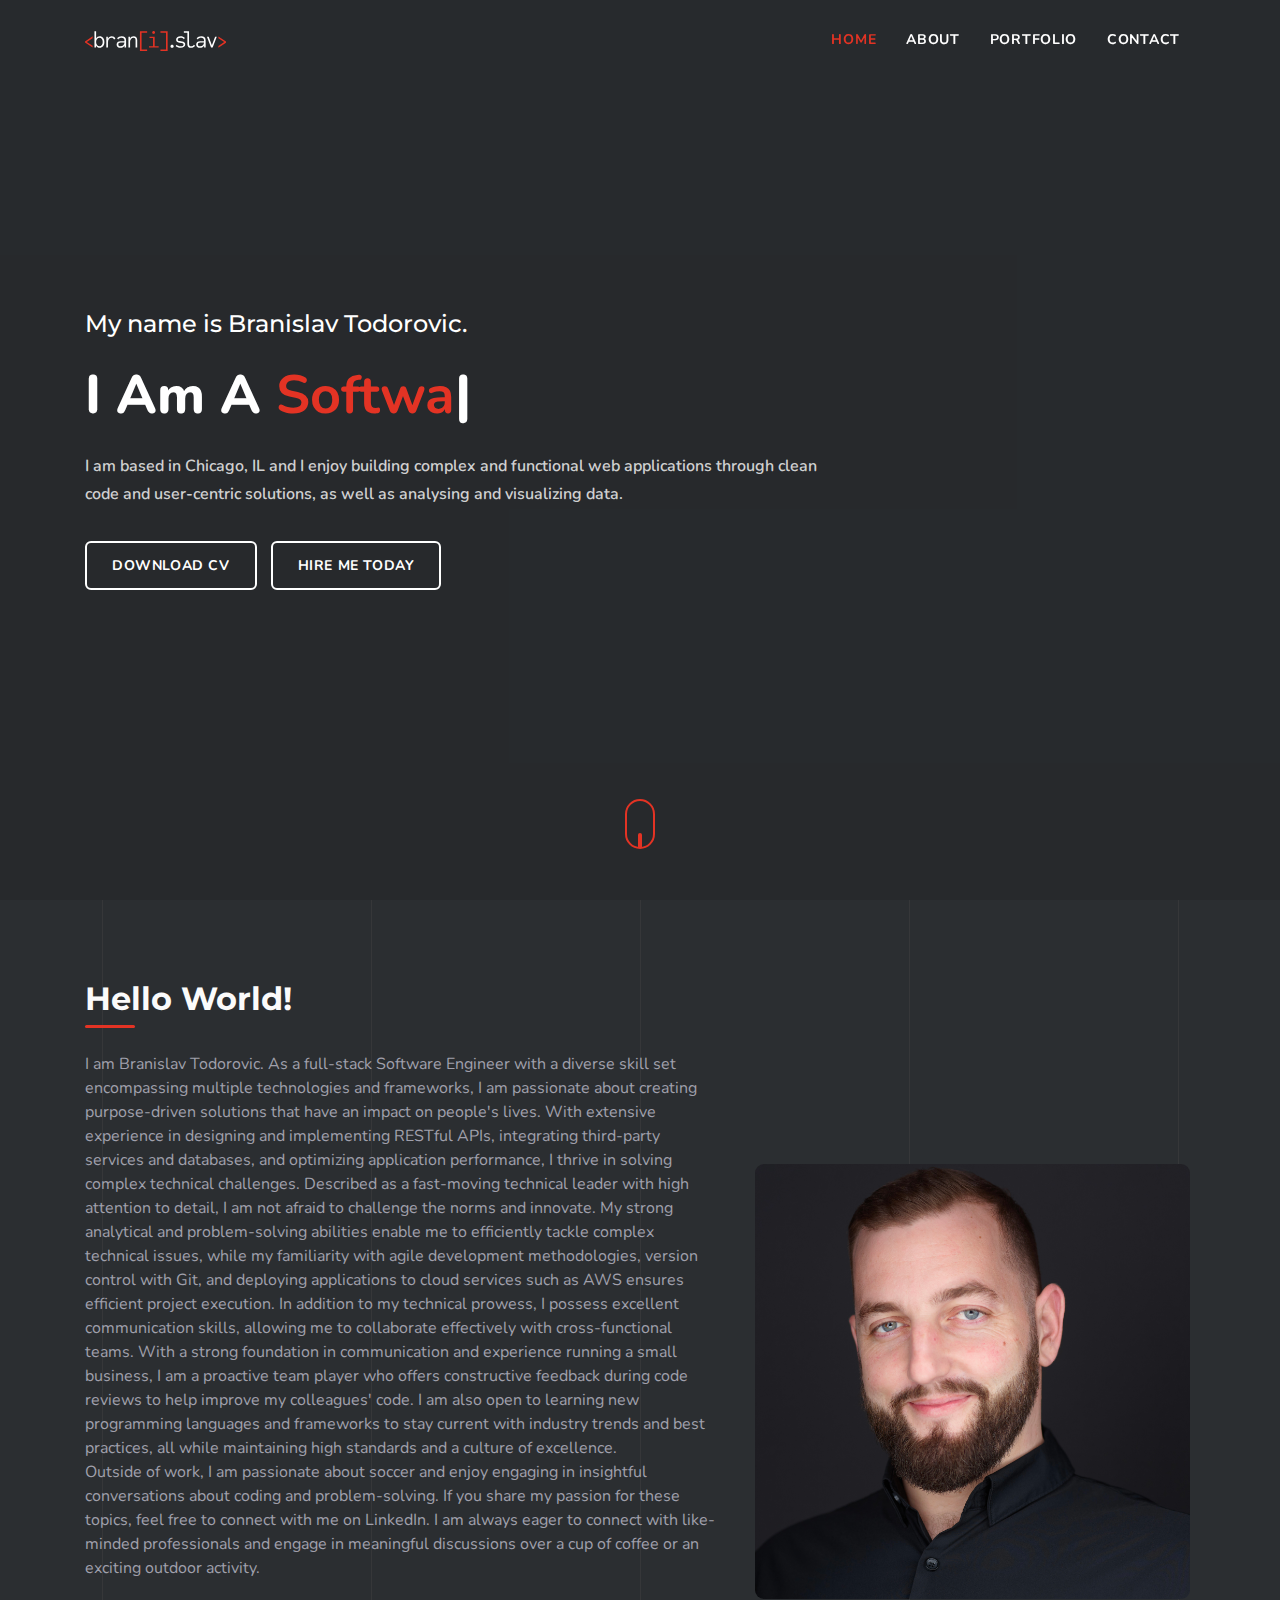
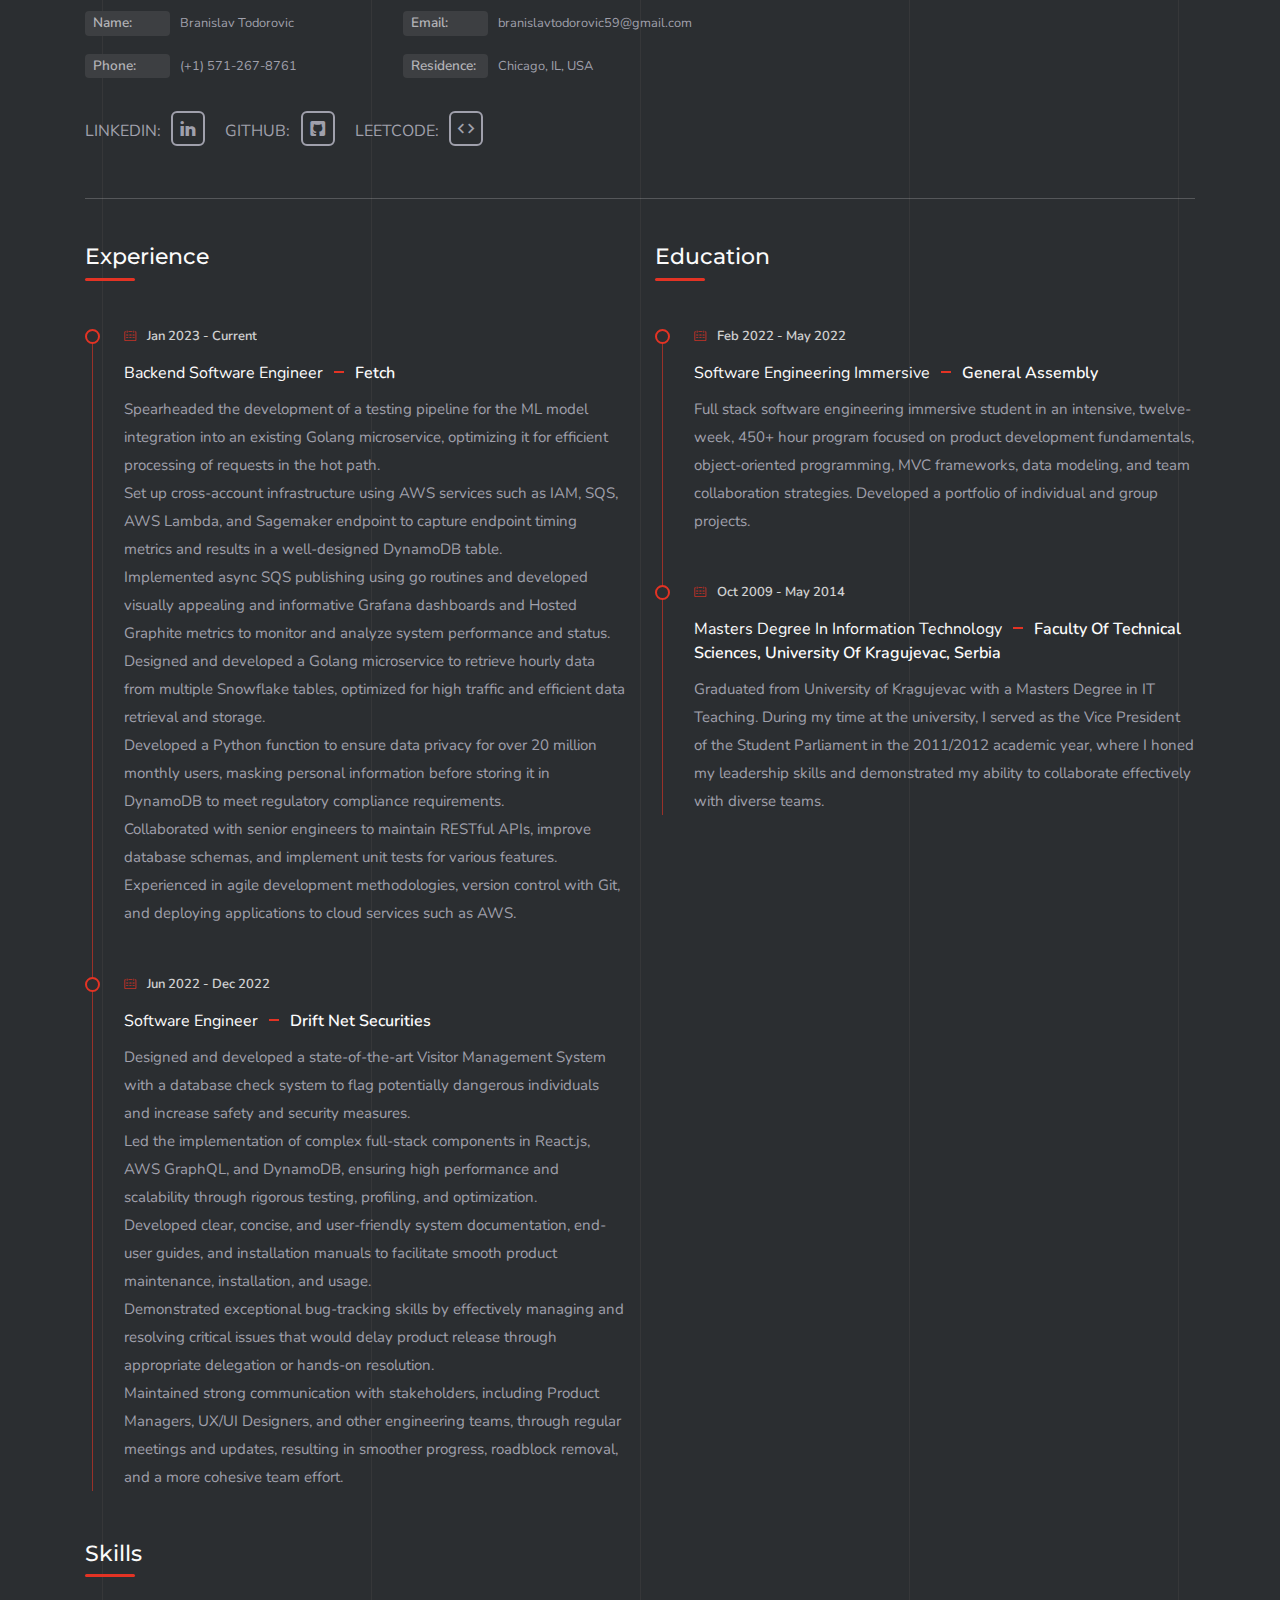
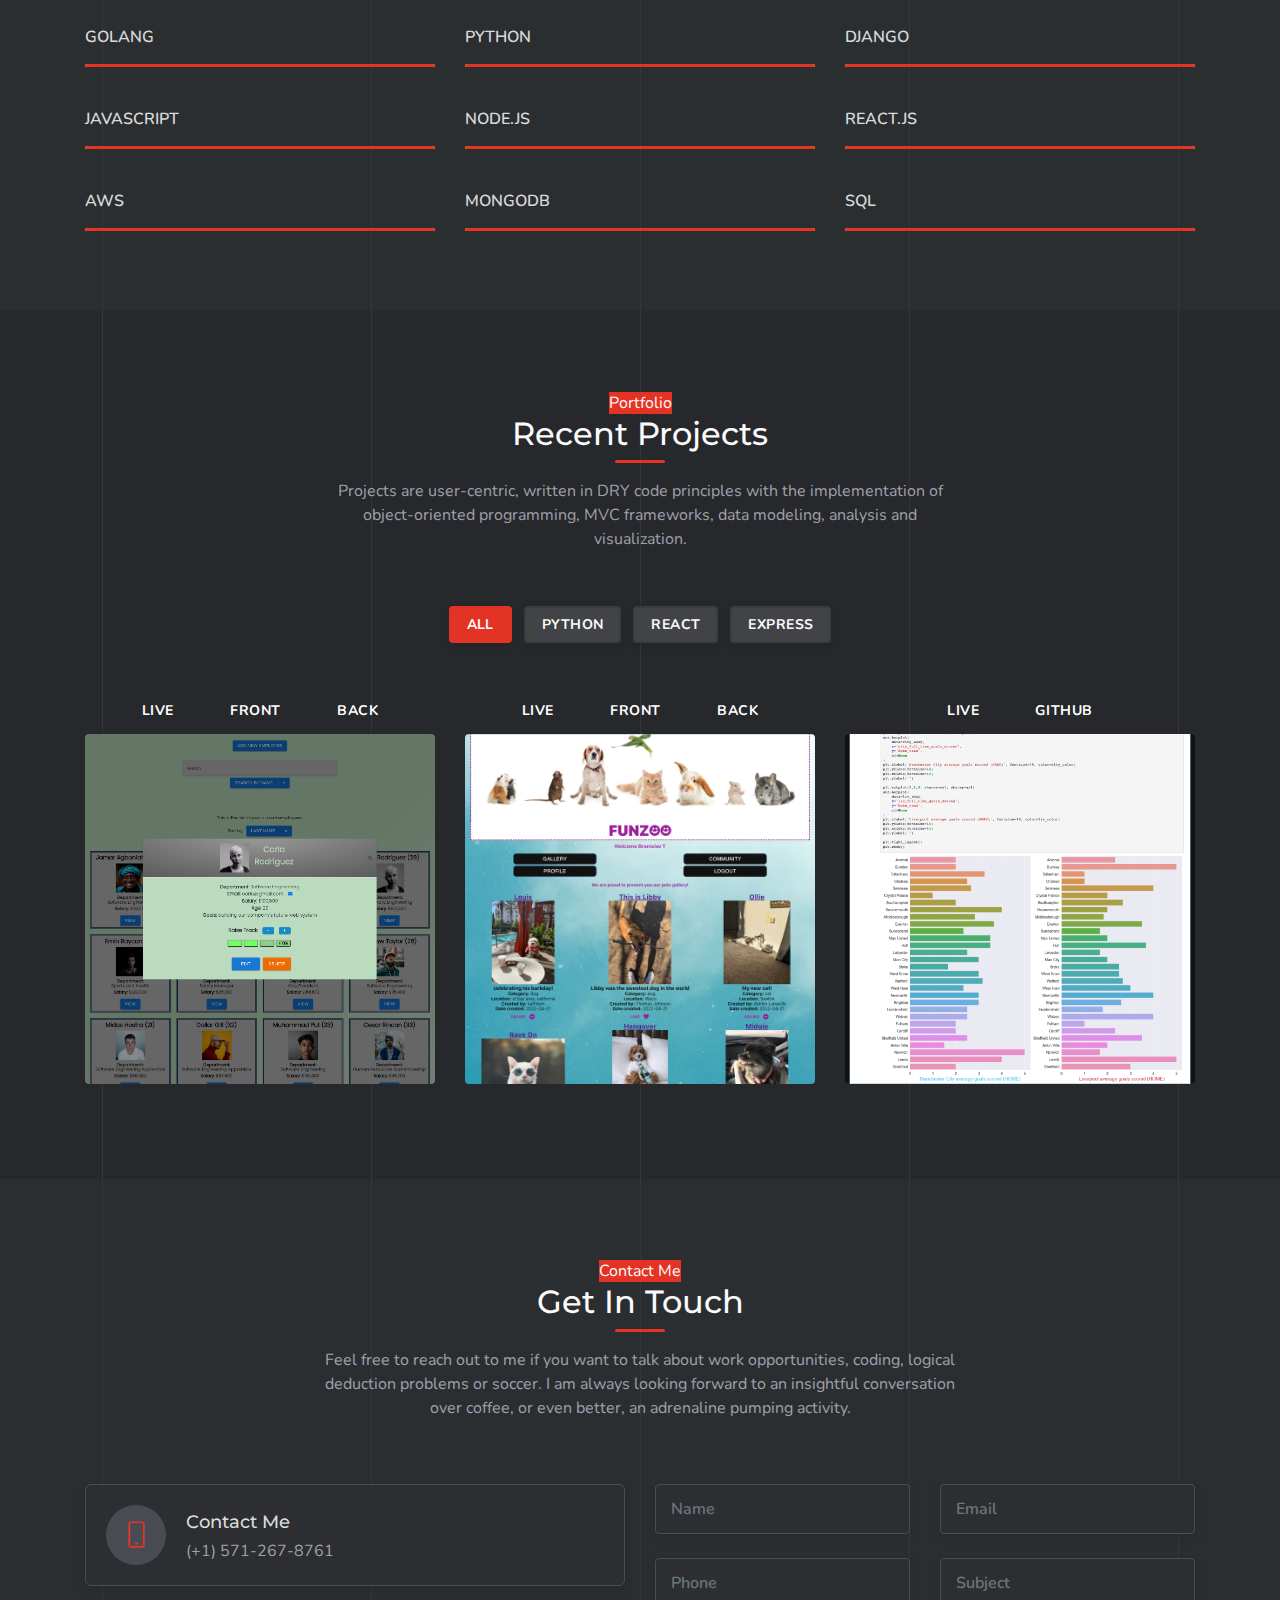
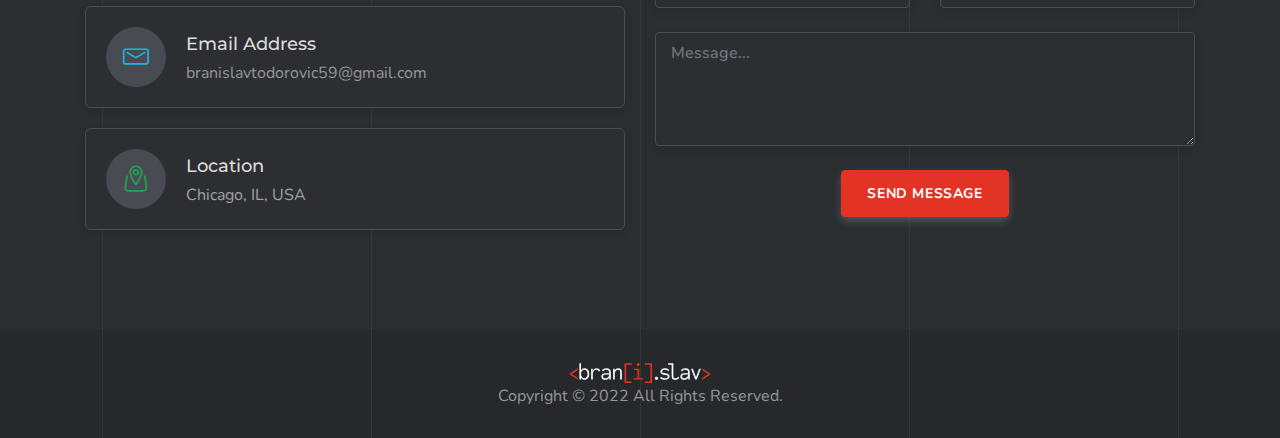
==== index.html @ e8011c63 "housekeeping, updating" ====
<!DOCTYPE html>
<html lang="en">

<head>
  <meta name="author" content="">
  <meta name="description" content="">
  <meta http-equiv="Content-Type" content="text/html;charset=UTF-8"/>
  <meta name="viewport" content="width=device-width, initial-scale=1.0">
  <title>Branislav Todorovic</title>

  <!--Favicon-->
  <link rel="icon" href="images/favicon-32x32.png" type="image/x-icon">

  <!-- Css Style -->
  <link rel="stylesheet" type="text/css" href="css/bootstrap.min.css" />
  <link href="css/materialdesignicons.min.css" rel="stylesheet">
  <link href="css/mobiriseicons.css" rel="stylesheet">
  <link rel="stylesheet" href="css/magnific-popup.css">
  <link rel="stylesheet" href="css/animate.min.css">

  <!-- Owl Slider -->
  <link rel="stylesheet" href="css/owl.carousel.css" />
  <link rel="stylesheet" href="css/owl.theme.css" />
  <link rel="stylesheet" href="css/owl.transitions.css" />

  <!-- Custom style Css -->
  <link href="css/style.css" rel="stylesheet">
  <link href="css/color/default_color.css" rel="stylesheet" id="select_color_style">

  <!-- Google Fonts -->
  <link href="https://fonts.googleapis.com/css?family=Montserrat:400,500,600&display=swap" rel="stylesheet">
  <link href="https://fonts.googleapis.com/css?family=Nunito:400,600,700&display=swap" rel="stylesheet">
</head>

<body>

<!--Loader-->
<div class="vfx-loader">
  <div class="loader-wrapper">
    <div class="loader-content">
      <div class="loader-dot dot-1"></div>
      <div class="loader-dot dot-2"></div>
      <div class="loader-dot dot-3"></div>
      <div class="loader-dot dot-4"></div>
      <div class="loader-dot dot-5"></div>
      <div class="loader-dot dot-6"></div>
      <div class="loader-dot dot-7"></div>
      <div class="loader-dot dot-8"></div>
      <div class="loader-dot dot-center"></div>
    </div>
  </div>
</div>
<!-- Loader end -->

<!-- Start Navbar -->
<nav class="navbar navbar-expand-lg fixed-top custom-nav sticky">
  <div class="container"> <a class="navbar-brand pt-0 logo" href="#"> <img src="images/logo-light.svg" alt="" class="img-fluid logo-light"> <img src="images/logo-dark.svg" alt="" class="img-fluid logo-dark"> </a>
    <button class="navbar-toggler" type="button" data-toggle="collapse" data-target="#navbarCollapse" aria-controls="navbarCollapse" aria-expanded="false" aria-label="Toggle navigation"> <span class="mdi mdi-menu"></span> </button>
    <div class="collapse navbar-collapse" id="navbarCollapse">
      <ul class="navbar-nav ml-auto">
        <li class="nav-item active"> <a class="nav-link" href="#home">Home</a> </li>
        <li class="nav-item"> <a class="nav-link" href="#about">About</a> </li>
        <li class="nav-item"> <a class="nav-link" href="#work">Portfolio</a> </li>
        <li class="nav-item"> <a class="nav-link" href="#contact">Contact</a> </li>
      </ul>
    </div>
  </div>
</nav>
<!-- End Navbar --> 

<!-- Start Home -->
<section class="section header-bg-img h-100vh" id="home">
  <div class="bg-overlay"></div>
  <div class="header-table">
    <div class="header-table-center">
      <div class="container">
        <div class="row justify-content-center">
          <div class="col-lg-12">
            <div class="text-left mx-auto">
              <h4 class="text-white first-title mb-4">My name is Branislav Todorovic.</h4>
              <h1 class="header-name text-white text-capitalize mb-0">I am a <span class="element font-weight-bold" data-elements="Software Engineer."></span></h1>
              <p class="text-white header-desc mt-4">I am based in Chicago, IL and I enjoy building complex and functional web applications through clean code and user-centric solutions, as well as analysing and visualizing data. </p>
              <div class="mt-4 pt-2"> 
				<a href="RESUME_Branislav_Todorovic.docx" target='_blank' rel='noopener noreferrer' download class="btn btn-outline-custom custom-btn-item btn-round-6">Download CV</a> 
				<a href="#contact" class="btn btn-outline-custom custom-btn-item btn-round-6">Hire Me Today</a> 
      </div>
            </div>
          </div>
        </div>
      </div>
    </div>
  </div>
  <div class="scroll_down"> <a href="#about" class="scroll"> <i class="text-white"></i> </a> </div>
</section>
<!-- End Home --> 

<div class="line-page-wrapper">

<!-- Start About -->
<section class="section" id="about">
  <div class="container">
    <div class="row align-items-center">
      <div class="col-lg-7">
        <div class="mt-0">
          <h2><span class="font-weight-bold">Hello World!</span></h2>
          <p class="text-muted mt-4">I am Branislav Todorovic. As a full-stack Software Engineer with a diverse skill set encompassing multiple technologies and frameworks, I am passionate about creating purpose-driven solutions that have an impact on people's lives. With extensive experience in designing and implementing RESTful APIs, integrating third-party services and databases, and optimizing application performance, I thrive in solving complex technical challenges.
			Described as a fast-moving technical leader with high attention to detail, I am not afraid to challenge the norms and innovate. My strong analytical and problem-solving abilities enable me to efficiently tackle complex technical issues, while my familiarity with agile development methodologies, version control with Git, and deploying applications to cloud services such as AWS ensures efficient project execution.
			In addition to my technical prowess, I possess excellent communication skills, allowing me to collaborate effectively with cross-functional teams. With a strong foundation in communication and experience running a small business, I am a proactive team player who offers constructive feedback during code reviews to help improve my colleagues' code. I am also open to learning new programming languages and frameworks to stay current with industry trends and best practices, all while maintaining high standards and a culture of excellence.<br/> Outside of work, I am passionate about soccer and enjoy engaging in insightful conversations about coding and problem-solving. If you share my passion for these topics, feel free to connect with me on LinkedIn. I am always eager to connect with like-minded professionals and engage in meaningful discussions over a cup of coffee or an exciting outdoor activity.</p>
      <div class="about_short_contact_wrap">
			<ul>
				<li>
					<span><label>Name:</label>Branislav Todorovic</span>
				</li>
				<li>
					<span><label>Email:</label><a href="mailto:branislavtodorovic59@gmail.com">branislavtodorovic59@gmail.com</a></span>
				</li>
				<li>
					<span><label>Phone:</label><a href="#contact">(+1) 571-267-8761</a></span>
				</li>												
				<li>
					<span><label>Residence:</label>Chicago, IL, USA</span>
				</li>
			</ul>
      </div>
          <div>
            <ul class="mb-0 about-social list-inline mt-4">
              <li class="list-inline-item"><span class="link-txt">LINKEDIN: </span><a href="https://www.linkedin.com/in/brantodorovic/" target="_blank"><i class="mdi mdi-linkedin"></i></a></li>
              <li class="list-inline-item"><span class="link-txt">GITHUB: </span><a href="https://www.github.com/bajcula" target="_blank"><i class="mdi mdi-github-box"></i></a></li>
			  <li class="list-inline-item"><span class="link-txt">LEETCODE: </span><a href="https://leetcode.com/bajcula" target="_blank"><i class="mdi mdi-code-tags"></i></a></li>
            </ul>
          </div>
        </div>
      </div>
    <div class="col-lg-5">
        <div class="mt-4"> <img src="images/squareshirt.jpeg" alt="" class="img-fluid"> </div>
      </div>
    </div>
	<div class="resume-container">
		<div class="row">
			<div class="col-xl-6 col-lg-6 col-md-6">
				<h2 class="font-weight-600 uppercase title-section mb-5">Experience</h2>
				<div class="resume-items">
					<div class="item">
						<span class="bullet"></span>
						<div class="card">
							<div class="card-header">
								<span class="year"><i class="mbri-calendar"></i> Jan 2023 - Current</span>
								<span class="d-block font-weight-400 uppercase">
									Backend Software Engineer
									<span class="separator"></span>
									<span class="font-weight-700">Fetch</span>
								</span>
							</div>
							<div class="card-body">
								<p>Spearheaded the development of a testing pipeline for the ML model integration into an existing Golang microservice, optimizing it for efficient processing of requests in the hot path.</p>
								<p>Set up cross-account infrastructure using AWS services such as IAM, SQS, AWS Lambda, and Sagemaker endpoint to capture endpoint timing metrics and results in a well-designed DynamoDB table.</p>
								<p>Implemented async SQS publishing using go routines and developed visually appealing and informative Grafana dashboards and Hosted Graphite metrics to monitor and analyze system performance and status.</p>
								<p>Designed and developed a Golang microservice to retrieve hourly data from multiple Snowflake tables, optimized for high traffic and efficient data retrieval and storage.</p>
								<p>Developed a Python function to ensure data privacy for over 20 million monthly users, masking personal information before storing it in DynamoDB to meet regulatory compliance requirements.</p>
								<p>Collaborated with senior engineers to maintain RESTful APIs, improve database schemas, and implement unit tests for various features.</p>
								<p>Experienced in agile development methodologies, version control with Git, and deploying applications to cloud services such as AWS.</p>
							</div>
						</div>
					</div>
					<div class="item">
						<span class="bullet"></span>
						<div class="card">
							<div class="card-header">
								<span class="year"><i class="mbri-calendar"></i> Jun 2022 - Dec 2022</span>
								<span class="d-block font-weight-400 uppercase">
									Software Engineer
									<span class="separator"></span>
									<span class="font-weight-700">Drift Net Securities</span>
								</span>
							</div>
							<div class="card-body">
								<p>Designed and developed a state-of-the-art Visitor Management System with a database check system to flag potentially dangerous individuals and increase safety and security measures.</p>
								<p>Led the implementation of complex full-stack components in React.js, AWS GraphQL, and DynamoDB, ensuring high performance and scalability through rigorous testing, profiling, and optimization.</p>
								<p>Developed clear, concise, and user-friendly system documentation, end-user guides, and installation manuals to facilitate smooth product maintenance, installation, and usage.</p>
								<p>Demonstrated exceptional bug-tracking skills by effectively managing and resolving critical issues that would delay product release through appropriate delegation or hands-on resolution.</p>
								<p>Maintained strong communication with stakeholders, including Product Managers, UX/UI Designers, and other engineering teams, through regular meetings and updates, resulting in smoother progress, roadblock removal, and a more cohesive team effort.</p>
							</div>
						</div>
					</div>
				</div>
			</div>
			
			<div class="col-xl-6 col-lg-6 col-md-6 skills-container">
				<h2 class="font-weight-600 uppercase title-section mb-5">Education</h2>
				<div class="resume-items">
					<div class="item">
						<span class="bullet"></span>
						<div class="card">
							<div class="card-header">
								<span class="year"><i class="mbri-calendar"></i> Feb 2022 - May 2022</span>
								<span class="d-block font-weight-400 uppercase">
									Software Engineering Immersive 
									<span class="separator"></span>
									<span class="font-weight-700">General Assembly</span>
								</span>
							</div>
							<div class="card-body">
								<p>Full stack software engineering immersive student in an intensive, twelve-week, 450+ hour program focused on product development fundamentals, object-oriented programming, MVC frameworks, data modeling, and team collaboration strategies. Developed a portfolio of individual and group projects.</p>
							</div>
						</div>
					</div>
					
					<div class="item">
						<span class="bullet"></span>
						<div class="card">
							<div class="card-header">
								<span class="year"><i class="mbri-calendar"></i> Oct 2009 - May 2014</span>
								<span class="d-block font-weight-400 uppercase">
									Masters Degree In Information Technology
									<span class="separator"></span>
									<span class="font-weight-700">Faculty of Technical Sciences, University of Kragujevac, Serbia</span>
								</span>
							</div>
							<div class="card-body">
								<p>Graduated from University of Kragujevac with a Masters Degree in IT Teaching. During my time at the university, I served as the Vice President of the Student Parliament in the 2011/2012 academic year, where I honed my leadership skills and demonstrated my ability to collaborate effectively with diverse teams.</p>
							</div>
						</div>
					</div>
				</div>
			</div>
		</div>
		
		<div class="row">
			<div class="col-12">
				<h2 class="font-weight-600 uppercase title-section skills-title mb-2">Skills </h2>
			</div>
			<div class="col-12 col-sm-6 col-md-4">
				<span class="skill-text">Golang</span>
				<div class="chart-bar">
					<span class="item-progress" data-percent="100" style="width: 100%;"></span>
				</div>
			</div>

			<div class="col-12 col-sm-6 col-md-4">
				<span class="skill-text">Python</span>
				<div class="chart-bar">
					<span class="item-progress" data-percent="100" style="width: 100%;"></span>
				</div>
			</div>

     		 <div class="col-12 col-sm-6 col-md-4">
				<span class="skill-text">Django</span>
				<div class="chart-bar">
					<span class="item-progress" data-percent="100" style="width: 100%;"></span>
				</div>
			</div>

			<div class="col-12 col-sm-6 col-md-4">
				<span class="skill-text">JavaScript</span>
				<div class="chart-bar">
					<span class="item-progress" data-percent="100" style="width: 100%;"></span>
				</div>
			</div>

			<div class="col-12 col-sm-6 col-md-4">
				<span class="skill-text">Node.JS</span>
				<div class="chart-bar">
					<span class="item-progress" data-percent="100" style="width: 100%;"></span>
				</div>
			</div>

			<div class="col-12 col-sm-6 col-md-4">
				<span class="skill-text">React.JS</span>
				<div class="chart-bar">
					<span class="item-progress" data-percent="100" style="width: 100%;"></span>
				</div>
			</div>

			<div class="col-12 col-sm-6 col-md-4">
				<span class="skill-text">AWS</span>
				<div class="chart-bar">
					<span class="item-progress" data-percent="100" style="width: 100%;"></span>
				</div>
			</div>

      		<div class="col-12 col-sm-6 col-md-4">
				<span class="skill-text">MongoDB</span>
				<div class="chart-bar">
					<span class="item-progress" data-percent="100" style="width: 100%;"></span>
				</div>
			</div>

			<div class="col-12 col-sm-6 col-md-4">
				<span class="skill-text">SQL</span>
				<div class="chart-bar">
					<span class="item-progress" data-percent="100" style="width: 100%;"></span>
				</div>
			</div>

		</div>
    </div>
	</div>
</section>
<!-- End About -->  

<!-- Start Work -->
<section class="section text-center bg-light" id="work">
  <div class="container">
    <div class="row justify-content-center">
      <div class="col-lg-12">
        <div class="text-center">
		  <span class="sub-item-title">Portfolio</span>
          <h2>Recent Projects</h2>
          <p class="text-muted mx-auto section-subtitle mt-3">Projects are user-centric, written in DRY code principles with the implementation of object-oriented programming, MVC frameworks, data modeling, analysis and visualization.</p>
        </div>
      </div>
    </div>
    <div class="row mt-4 ">
      <ul class="col list-unstyled list-inline mb-0 text-uppercase work_menu" id="menu-filter">
        <li class="list-inline-item"><a class="active" data-filter="*">All</a></li>
        <li class="list-inline-item"><a class="" data-filter=".python">Python</a></li>
        <li class="list-inline-item"><a class="" data-filter=".react">React</a></li>
        <li class="list-inline-item"><a class="" data-filter=".express">Express</a></li>
      </ul>
    </div>
  </div>
  <div class="container">
    <div class="row mt-4 work-filter">
      <div class="col-lg-4 work_item express react">
		<a class="git-live" href="https://supervisor-app.herokuapp.com/home" target="_blank"><button class="btn btn-git-live">live</button></a>
		<a class="git-live" href="https://github.com/bajcula/supervisor-frontend" target="_blank"><button class="btn btn-git-live">front</button></a>
		<a class="git-live" href="https://github.com/bajcula/supervisor-backend" target="_blank"><button class="btn btn-git-live">back</button></a>
		<a href="images/portfolio/01-supervisor.png" class="img-zoom">
        <div class="work_box"> 
          <div class="work_img"> <img src="images/portfolio/01-supervisor.png" class="img-fluid mx-auto d-block rounded" alt="work-img"> </div>
          <div class="work_detail">
            <p class="mb-2">React, Express & MongoDB</p>
            <h4 class="mb-0">SUPERVISOR - employee tracking app</h4>
          </div>
        </div>
        </a> 
	  </div>
      <div class="col-lg-4 work_item react python">
		<a class="git-live" href="https://funzoo.herokuapp.com/" target="_blank"><button class="btn btn-git-live">live</button></a>
		<a class="git-live" href="https://github.com/bajcula/funzoo-frontend" target="_blank"><button class="btn btn-git-live">front</button></a>
		<a class="git-live" href="https://github.com/bajcula/funzoo-backend" target="_blank"><button class="btn btn-git-live">back</button></a>
		<a href="images/portfolio/03-funzoo.png" class="img-zoom">
        <div class="work_box">
          <div class="work_img"> <img src="images/portfolio/03-funzoo.png" class="img-fluid mx-auto d-block rounded" alt="work-img"> </div>
          <div class="work_detail">
            <p class="mb-2">React, Django & PostgreSQL</p>
            <h4 class="mb-0">FUNZOO - pet social media app</h4>
          </div>
        </div>
        </a> 
	  </div>
      <div class="col-lg-4 work_item python">
		<a class="git-live" href="https://github.com/bajcula/soccerdata/blob/main/Liverpool_VS_Man_City_VS_Rest_of_the_PL.ipynb" target="_blank"><button class="btn btn-git-live">live</button></a>
		<a class="git-live" href="https://github.com/bajcula/soccerdata" target="_blank"><button class="btn btn-git-live">github</button></a>
		<a href="images/portfolio/02-soccer_data.png" class="img-zoom">
        <div class="work_box">
          <div class="work_img"> <img src="images/portfolio/02-soccer_data.png" class="img-fluid mx-auto d-block rounded" alt="work-img"> </div>
          <div class="work_detail">
            <p class="mb-2">Pandas, Matplotlib & Seaborn</p>
            <h4 class="mb-0">SOCCER DATA - soccer data analysis and visualization</h4>
          </div>
        </div>
        </a> 
	  </div>

    </div>
  </div>
</section>
<!-- End Work --> 

<!-- Start Contact -->
<section class="section" id="contact">
  <div class="container">
    <div class="row justify-content-center">
      <div class="col-lg-12">
        <div class="text-center">
		  <span class="sub-item-title">Contact Me</span>
          <h2>Get In Touch</h2>
          <p class="text-muted mx-auto section-subtitle mt-3">Feel free to reach out to me if you want to talk about work opportunities, coding, logical deduction problems or soccer. I am always looking forward to an insightful conversation over coffee, or even better, an adrenaline pumping activity.</p>
        </div>
      </div>
    </div>
    <div class="row mt-5">
		<div class="col-lg-6">
			<div class="text-center contact_box_area">
			  <div> <i class="mbri-mobile text-custom h1"></i> </div>
			  <div class="contact_detail">
				<h5 class="mt-1 mb-1 contact_detail-title font-weight-bold">Contact Me</h5>
				<p class="text-muted">(+1) 571-267-8761</p>
			  </div>
			</div>
			<div class="text-center contact_box_area">
			  <div> <i class="mbri-letter text-custom h1"></i> </div>
			  <div class="contact_detail">
				<h5 class="mt-1 mb-1 contact_detail-title font-weight-bold">Email Address</h5>
				<p class="text-muted"><a id="contact-mail" href="mailto:branislavtodorovic59@gmail.com">branislavtodorovic59@gmail.com</a></p>
			  </div>
			</div>
			<div class="text-center contact_box_area">
			  <div> <i class="mbri-map-pin text-custom h1"></i> </div>
			  <div class="contact_detail">
				<h5 class="mt-1 mb-1 contact_detail-title font-weight-bold">Location</h5>
				<p class="text-muted">Chicago, IL, USA</p>
			  </div>
			</div>		  
		</div>
		<div class="col-lg-6">
			<div class="vfx-form-group">
				<form action="https://formspree.io/f/myyonake" method="POST">
				<div class="row">
				  <div class="col-lg-6">
					<div class="form-group mb-4">
					  <input name="name" id="name" type="text" class="form-control" placeholder="Name" required>
					</div>
				  </div>
				  <div class="col-lg-6">
					<div class="form-group mb-4">
					  <input name="email" id="email" type="email" class="form-control" placeholder="Email" required>
					</div>
				  </div>
				  <div class="col-lg-6">
					<div class="form-group mb-4">
					  <input type="text" class="form-control" id="phone" placeholder="Phone" required/>
					</div>
				  </div>
				  <div class="col-lg-6">
					<div class="form-group mb-4">
					  <input type="text" class="form-control" id="subject" placeholder="Subject" required/>
					</div>
				  </div>
				  <div class="col-lg-12">
					<div class="form-group mb-4">
					  <textarea name="message" id="comments" rows="4" class="form-control" placeholder="Message..."></textarea>
					</div>
				  </div>
				</div>
				<div class="row">
				  <div class="col-lg-12 text-center">
					<input type="submit" class="btn btn-custom" value="Send Message">
				  </div>
				</div>

			</form>
        </div>
      </div>
    </div>
  </div>
</section>
<!-- End Contact --> 

<!-- Start Footer -->
<footer class="footer bg-light">
  <div class="container">
    <div class="row justify-content-center text-center">
      <div class="col-md-12">
        <div class="text-center text-white footer-alt">
          <img id='footer-logo' src="/images/logo-light.svg">
          <p class="text-muted mb-0">Copyright &copy; 2022 All Rights Reserved.</p>
        </div>
      </div>
    </div>
  </div>
</footer>
<!-- End Footer -->

<div class="lines">
	<div class="line"></div>
	<div class="line"></div>
	<div class="line"></div>
	<div class="line"></div>
	<div class="line"></div>
</div>

</div>

<!-- Back To Top --> 
<a href="#" class="back_top"> <i class="mdi mdi-chevron-up"> </i> </a> 

<!-- Javascripts --> 
<script src="js/jquery.min.js"></script> 
<script src="js/popper.min.js"></script> 
<script src="js/bootstrap.min.js"></script> 
<script src="js/jquery.easing.min.js"></script> 
<script src="js/isotope.js"></script> 
<script src="js/jquery.magnific-popup.min.js"></script> 
<script src="js/switcher.js"></script> 
<script src="js/typed.js"></script> 
<script src="js/owl.carousel.min.js"></script> 
<script src="js/custom_script.js"></script> 
</body>
</html>
---- css/mobiriseicons.css ----
@font-face {
  font-family: 'MobiriseIcons';
  src:  url('../fonts/MobiriseIcons.eot?5dqoim');
  src:  url('../fonts/MobiriseIcons.eot?5dqoim#iefix') format('embedded-opentype'),
    url('../fonts/mobirise.ttf?5dqoim') format('truetype'),
    url('../fonts/mobirise.woff?5dqoim') format('woff'),
    url('../fonts/MobiriseIcons.svg?5dqoim#MobiriseIcons') format('svg');
  font-weight: normal;
  font-style: normal;
}

[class^="mbri-"], [class*=" mbri-"] {
  /* use !important to prevent issues with browser extensions that change fonts */
  font-family: 'MobiriseIcons' !important;
  speak: none;
  font-style: normal;
  font-weight: normal;
  font-variant: normal;
  text-transform: none;
  line-height: 1;

  /* Better Font Rendering =========== */
  -webkit-font-smoothing: antialiased;
  -moz-osx-font-smoothing: grayscale;
}

.mbri-add-submenu:before {
  content: "\e900";
}
.mbri-alert:before {
  content: "\e901";
}
.mbri-align-center:before {
  content: "\e902";
}
.mbri-align-justify:before {
  content: "\e903";
}
.mbri-align-left:before {
  content: "\e904";
}
.mbri-align-right:before {
  content: "\e905";
}
.mbri-android:before {
  content: "\e906";
}
.mbri-apple:before {
  content: "\e907";
}
.mbri-arrow-down:before {
  content: "\e908";
}
.mbri-arrow-next:before {
  content: "\e909";
}
.mbri-arrow-prev:before {
  content: "\e90a";
}
.mbri-arrow-up:before {
  content: "\e90b";
}
.mbri-bold:before {
  content: "\e90c";
}
.mbri-bookmark:before {
  content: "\e90d";
}
.mbri-bootstrap:before {
  content: "\e90e";
}
.mbri-briefcase:before {
  content: "\e90f";
}
.mbri-browse:before {
  content: "\e910";
}
.mbri-bulleted-list:before {
  content: "\e911";
}
.mbri-calendar:before {
  content: "\e912";
}
.mbri-camera:before {
  content: "\e913";
}
.mbri-cart-add:before {
  content: "\e914";
}
.mbri-cart-full:before {
  content: "\e915";
}
.mbri-cash:before {
  content: "\e916";
}
.mbri-change-style:before {
  content: "\e917";
}
.mbri-chat:before {
  content: "\e918";
}
.mbri-clock:before {
  content: "\e919";
}
.mbri-close:before {
  content: "\e91a";
}
.mbri-cloud:before {
  content: "\e91b";
}
.mbri-code:before {
  content: "\e91c";
}
.mbri-contact-form:before {
  content: "\e91d";
}
.mbri-credit-card:before {
  content: "\e91e";
}
.mbri-cursor-click:before {
  content: "\e91f";
}
.mbri-cust-feedback:before {
  content: "\e920";
}
.mbri-database:before {
  content: "\e921";
}
.mbri-delivery:before {
  content: "\e922";
}
.mbri-desktop:before {
  content: "\e923";
}
.mbri-devices:before {
  content: "\e924";
}
.mbri-down:before {
  content: "\e925";
}
.mbri-download:before {
  content: "\e926";
}
.mbri-drag-n-drop:before {
  content: "\e927";
}
.mbri-drag-n-drop2:before {
  content: "\e928";
}
.mbri-edit:before {
  content: "\e929";
}
.mbri-edit2:before {
  content: "\e92a";
}
.mbri-error:before {
  content: "\e92b";
}
.mbri-extension:before {
  content: "\e92c";
}
.mbri-features:before {
  content: "\e92d";
}
.mbri-file:before {
  content: "\e92e";
}
.mbri-flag:before {
  content: "\e92f";
}
.mbri-folder:before {
  content: "\e930";
}
.mbri-gift:before {
  content: "\e931";
}
.mbri-github:before {
  content: "\e932";
}
.mbri-globe-2:before {
  content: "\e933";
}
.mbri-globe:before {
  content: "\e934";
}
.mbri-growing-chart:before {
  content: "\e935";
}
.mbri-hearth:before {
  content: "\e936";
}
.mbri-help:before {
  content: "\e937";
}
.mbri-home:before {
  content: "\e938";
}
.mbri-hot-cup:before {
  content: "\e939";
}
.mbri-idea:before {
  content: "\e93a";
}
.mbri-image-gallery:before {
  content: "\e93b";
}
.mbri-image-slider:before {
  content: "\e93c";
}
.mbri-info:before {
  content: "\e93d";
}
.mbri-italic:before {
  content: "\e93e";
}
.mbri-key:before {
  content: "\e93f";
}
.mbri-laptop:before {
  content: "\e940";
}
.mbri-layers:before {
  content: "\e941";
}
.mbri-left-right:before {
  content: "\e942";
}
.mbri-left:before {
  content: "\e943";
}
.mbri-letter:before {
  content: "\e944";
}
.mbri-like:before {
  content: "\e945";
}
.mbri-link:before {
  content: "\e946";
}
.mbri-lock:before {
  content: "\e947";
}
.mbri-login:before {
  content: "\e948";
}
.mbri-logout:before {
  content: "\e949";
}
.mbri-magic-stick:before {
  content: "\e94a";
}
.mbri-map-pin:before {
  content: "\e94b";
}
.mbri-menu:before {
  content: "\e94c";
}
.mbri-mobile:before {
  content: "\e94d";
}
.mbri-mobile2:before {
  content: "\e94e";
}
.mbri-mobirise:before {
  content: "\e94f";
}
.mbri-more-horizontal:before {
  content: "\e950";
}
.mbri-more-vertical:before {
  content: "\e951";
}
.mbri-music:before {
  content: "\e952";
}
.mbri-new-file:before {
  content: "\e953";
}
.mbri-numbered-list:before {
  content: "\e954";
}
.mbri-opened-folder:before {
  content: "\e955";
}
.mbri-pages:before {
  content: "\e956";
}
.mbri-paper-plane:before {
  content: "\e957";
}
.mbri-paperclip:before {
  content: "\e958";
}
.mbri-photo:before {
  content: "\e959";
}
.mbri-photos:before {
  content: "\e95a";
}
.mbri-pin:before {
  content: "\e95b";
}
.mbri-play:before {
  content: "\e95c";
}
.mbri-plus:before {
  content: "\e95d";
}
.mbri-preview:before {
  content: "\e95e";
}
.mbri-print:before {
  content: "\e95f";
}
.mbri-protect:before {
  content: "\e960";
}
.mbri-question:before {
  content: "\e961";
}
.mbri-quote-left:before {
  content: "\e962";
}
.mbri-quote-right:before {
  content: "\e963";
}
.mbri-redo:before {
  content: "\e964";
}
.mbri-refresh:before {
  content: "\e965";
}
.mbri-responsive:before {
  content: "\e966";
}
.mbri-right:before {
  content: "\e967";
}
.mbri-rocket:before {
  content: "\e968";
}
.mbri-sad-face:before {
  content: "\e969";
}
.mbri-sale:before {
  content: "\e96a";
}
.mbri-save:before {
  content: "\e96b";
}
.mbri-search:before {
  content: "\e96c";
}
.mbri-setting:before {
  content: "\e96d";
}
.mbri-setting2:before {
  content: "\e96e";
}
.mbri-setting3:before {
  content: "\e96f";
}
.mbri-share:before {
  content: "\e970";
}
.mbri-shopping-bag:before {
  content: "\e971";
}
.mbri-shopping-basket:before {
  content: "\e972";
}
.mbri-shopping-cart:before {
  content: "\e973";
}
.mbri-sites:before {
  content: "\e974";
}
.mbri-smile-face:before {
  content: "\e975";
}
.mbri-speed:before {
  content: "\e976";
}
.mbri-star:before {
  content: "\e977";
}
.mbri-success:before {
  content: "\e978";
}
.mbri-sun:before {
  content: "\e979";
}
.mbri-sun2:before {
  content: "\e97a";
}
.mbri-tablet-vertical:before {
  content: "\e97b";
}
.mbri-tablet:before {
  content: "\e97c";
}
.mbri-target:before {
  content: "\e97d";
}
.mbri-timer:before {
  content: "\e97e";
}
.mbri-to-ftp:before {
  content: "\e97f";
}
.mbri-to-local-drive:before {
  content: "\e980";
}
.mbri-touch-swipe:before {
  content: "\e981";
}
.mbri-touch:before {
  content: "\e982";
}
.mbri-trash:before {
  content: "\e983";
}
.mbri-underline:before {
  content: "\e984";
}
.mbri-undo:before {
  content: "\e985";
}
.mbri-unlink:before {
  content: "\e986";
}
.mbri-unlock:before {
  content: "\e987";
}
.mbri-up-down:before {
  content: "\e988";
}
.mbri-up:before {
  content: "\e989";
}
.mbri-update:before {
  content: "\e98a";
}
.mbri-upload:before {
  content: "\e98b";
}
.mbri-user:before {
  content: "\e98c";
}
.mbri-user2:before {
  content: "\e98d";
}
.mbri-users:before {
  content: "\e98e";
}
.mbri-video-play:before {
  content: "\e98f";
}
.mbri-video:before {
  content: "\e990";
}
.mbri-watch:before {
  content: "\e991";
}
.mbri-website-theme:before {
  content: "\e992";
}
.mbri-wifi:before {
  content: "\e993";
}
.mbri-windows:before {
  content: "\e994";
}
.mbri-zoom-out:before {
  content: "\e995";
}
---- css/style.css ----
@import url('https://fonts.googleapis.com/css?family=Montserrat:400,500,600&display=swap');
@import url('https://fonts.googleapis.com/css?family=Nunito:400,600,700&display=swap');

/*======================
    Basic Typography
========================*/
body {
	font-family: 'Nunito', sans-serif;
	overflow-x: hidden;
	color: #fbfbfb;
	background: #2b2e31;
}
h1, h2, h3, h4, h5, h6 {
	font-family: 'Montserrat', sans-serif;
}
a, a:hover, a:focus, button, button:focus {
	text-decoration: none !important;
	outline: none !important;
}
::selection {
	background: rgba(166, 175, 189, 0.3);
}
::-moz-selection {
 background: rgba(166, 175, 189, 0.3);
}
.back_top {
	text-align: center;
	position: fixed;
	bottom: 25px;
	height: 36px;
	width: 36px;
	display: none;
	z-index: 10000;
	border-radius: 30px;
	right: 25px;
	transition: all 0.5s;
}
.back_top i {
	color: #fff;
	line-height: 36px;
	font-size: 30px;
	display: block;
}

/*==========================
    Helper
============================*/
.section {
	padding-top: 80px;
	padding-bottom: 80px;
	position: relative;
	background-color: #2b2e31;
}
.bg-light {
	background-color: #26282b !important;
}
.text-muted {
	color: #a0a0ac !important;
}
.img-thumbnail {
	background-color: #3b3e42;
	border: 1px solid #4d5052;
}
.h-100vh {
	height: 100vh;
}
.z-index {
	z-index: 2;
}
.clippath_none {
	clip-path: none !important;
}
.section-subtitle {
	max-width: 650px;
}
.btn {
	padding: 12px 25px;
	font-size: 14px;
	font-weight: 700;
	transition: all 0.5s;
	letter-spacing: 0.6px;
	color: #fff;
	text-transform: uppercase;
	outline: none !important;
}
.btn-round-6 {
	border-radius: 6px;
}
.btn-round {
	border-radius: 30px;
}
.btn-custom {
	border: 1px solid;
	margin-right:10px;
	box-shadow:0 4px 8px 0px rgba(255, 255, 255, 0.2);
}
.btn-custom:last-child{
	margin-right:0;
}
.btn-custom:hover, .btn-custom:focus, .btn-custom:active, .btn-custom.active, .btn-custom.focus, .btn-custom:active, .btn-custom:focus, .btn-custom:hover, .open > .dropdown-toggle.btn-custom {
	color: #f3f3f3;
}
.btn-outline-custom {
	border: 2px solid #f5f5f5;
	margin-right:10px;
}
.btn-outline-custom i, .btn-custom i{
	font-size:16px;
	margin-right:3px;
}
.btn-outline-custom:last-child{
	margin-right:0;
}
.btn-outline-custom:hover, .btn-outline-custom:focus, .btn-outline-custom:active, .btn-outline-custom.active, .btn-outline-custom.focus, .btn-outline-custom:active, .btn-outline-custom:focus, .btn-outline-custom:hover, .open > .dropdown-toggle.btn-outline-custom {
	color: #000;
	background-color: #fff;
	border-color: #fff;
}
.custom-btn-item{
	color: #ffffff;
	background-color:transparent;
	border-color: #ffffff;
}
.custom-btn-item:hover{
	color: #ffffff;
	background-color: #e33324;
	border-color: #e33324;
}
.bg-overlay {
	background-color: rgba(38, 40, 43, 0.72);
	position: absolute;
	top: 0;
	right: 0;
	width: 100%;
	height: 100%;
}
.btn-git-live:hover {
	background-color: #e33324;
	color: #ffffff;
	text-decoration: none;
}
.git-live {
	text-decoration: none;
	color: #ffffff;
}

#about .align-items-center img{
	background:transparent;
	border:0;
	padding: 5px;
    border-radius: 14px;
}
.section h2{
	position:relative;
	padding-bottom:10px;
}
.section h2:before {
    position: absolute;
    height: 3px;
    width: 50px;
    border-radius: 30px;
    left: 0;
    bottom: 0;
    text-align: center;
    margin: 0 auto;
    right: 0;
    content: "";
    background-color: #e33324;
}
.section#about h2{
	position:relative;
	padding-bottom:10px;
}
.section#about h2::before {
    position: absolute;
    height: 3px;
    width: 50px;
    border-radius: 30px;
    left: 0;
    bottom: 0;
    text-align: left;
	right:auto;
    margin: 0 auto;
    content: "";
    background-color: #e33324;
}

/*==========================
    Navbar Custom
============================*/
.custom-nav {
	background-color: transparent;
	padding: 20px 0px;
	width: 100%;
	border-radius: 0px;
	z-index: 999;
	margin-bottom: 0px;
	transition: all 0.5s ease-in-out;
}
.custom-nav .navbar-nav li a {
	color: #fff !important;
	font-size: 14px;
	background-color: transparent !important;
	margin: 0 7px;
	letter-spacing: 0.05em;
	line-height: 24px;
	text-transform:uppercase;
	transition: all 0.5s;
	font-weight: 700;
}
.custom-nav .navbar-brand .logo-light, .custom-nav .navbar-brand .logo-dark {
	height: 20px;
}
.logo .logo-light {
	display: inline-block;
}
.stickyadd .logo .logo-dark {
	display: inline-block;
}
.stickyadd .logo .logo-light {
	display: none;
}
.logo .logo-dark {
	display: none;
}
.custom-nav .navbar-brand {
	color: #fff !important;
	text-transform: uppercase;
	padding-bottom:0;
}
.custom-nav .navbar-toggler {
	color: #fff;
	font-size: 35px;
	padding: 0px;
}
.custom-nav.stickyadd {
	background-color: #fff !important;
	box-shadow: 0 1px 8px 3px rgba(0, 0, 0, 0.08);
	padding: 15px 0px;
}
.custom-nav.stickyadd .navbar-nav li a {
	color: #000 !important;
}

/*===========================
    Home
=============================*/
.header-bg-img {
	background-image: url(../images/chi_downtown.jpeg);
	position: relative;
	background-size: cover;
	background-position: center center;
}
.header-content {
	max-width: 850px;
}
.header-table-center {
	display: table-cell;
	vertical-align: middle;
}
.header-table {
	display: table;
	width: 100%;
	height: 100%;
}
.header-name {
	font-family:'Nunito', sans-serif;
	font-size: 54px;
	font-weight:800 !important;
}
.header-name span.element, .header-name span.simple-text-rotate{
	color:#e33324;
}
.header-desc {
	max-width: 750px;
	font-size:16px;
	font-weight:600;
	line-height: 1.8;
	color: rgba(255, 255, 255, 0.8) !important;
}
.scroll_down {
	position: absolute;
	bottom: 5vh;
	width: 100%;
	text-align: center;
	color: #fff;
	font-size: 13px;
	z-index: 8;
}
.scroll_down i {
	position: relative;
	-webkit-animation: bounce 2s infinite;
	animation: bounce 2s infinite;
	height: 50px;
	width: 30px;
	line-height: 50px;
	border-radius: 50px;
	border: 2px solid #e33324;
	display: inline-block;
	color: #fff;
	font-size: 10px;
}
.scroll_down i:after {
	content: "";
	position: absolute;
	top: 32px;
	left: 11px;
	border-radius: 20px 20px 0 0;
	z-index: -1;
	bottom: 0px;
	transition: all .2s;
	height: 15px;
	width: 4px;
	background: #e33324;
}
.curv-img {
	position: absolute;
	width: 100%;
	bottom: 0px;
	z-index: 1;
}
.curv-img svg {
	display: block;
}
.clip-home {
	clip-path: polygon(0 0, 100% 0, 100% 83%, 50% 100%, 0 83%);
	position: relative;
}

/*===========================
    About
=============================*/
.about_short_contact_wrap {
    width: 100%;
    height: auto;
    clear: both;
    float: left;
    margin:15px 0;
}
.about_short_contact_wrap ul {
    margin: 0px;
    list-style-type: none;
	left: 0;
    display: contents;
}
.about_short_contact_wrap ul li {
    margin: 0px 0px 10px 0px;
    width: 50%;
    float: left;
	color: #a0a0ac;
    position: relative;
    padding-left: 0px;
    padding-right: 20px;
	font-size:0.8rem;
}

.about_short_contact_wrap ul li label {
    font-weight: 600;
    color: #b3b3b7;
    min-width: 85px;
    display: inline-block;
    background:#3d3f42;
    padding: 2px 8px;
	font-size:0.85rem;
    border-radius: 4px;
    margin-right: 10px;
}
.about_short_contact_wrap ul li a {
    text-decoration: none;
    color: #a0a0ac;
    position: relative;
    border-bottom: 1px solid transparent;
    -webkit-transition: all .3s ease;
    -moz-transition: all .3s ease;
    -ms-transition: all .3s ease;
    -o-transition: all .3s ease;
    transition: all .3s ease;
}
.about_short_contact_wrap ul li a:hover {
    color: #e33324;
}
.link-txt {
	color:#a0a0ac;
	font-size: 0.68rem;
	margin-right: 0.4rem;
}
.about-social li {
	margin-bottom: 10px;
	padding-right: 0.5rem;
}
.about-social li a {
	color: #a0a0ac;
	height: 30px;
	width: 30px;
	padding: 3px 5px 1px 5px;
	font-size: 20px;
	font-weight: 500;
	border-radius: 6px;
	border: 2px solid #a0a0ac;
	line-height: 36px;
	transition: all 0.5s;
	text-align: center;
}


/*===========================
    Resume Panels
=============================*/
.resume-container{
	border-top:1px solid rgba(255,255,255,.2);
	padding-top:45px;
	margin-top:40px;
}
.title-section {
	margin-bottom: 20px;
	font-size: 22px;
}
.resume-container h6 i {
	padding-right: 7px;
}
.resume-items .item .bullet:before,.resume-items .item-label {
	line-height: 40px!important;
	top: 0;
	text-align: center;
	color: #fff;
}
.resume-items .item .card,.resume-items .item .card-header {
	background-color: transparent;
	font-size: 16px;
	border: 0;
}
.resume-items .item .card-header {
	border-bottom: 0;
	position: relative;
	padding: 32px 0 10px;
}
.resume-items .item .card-header > span {
	font-size:16px;
	text-transform:capitalize;
}
.resume-items .item .card-header .year {
	position: absolute;
	top: -2px;
	font-size: 13px;
	opacity: .8;
	font-weight: 600;
}
.resume-items .item .bullet {
    border: 2px solid #e33324;
}
.resume-items .item::before {
    border-left: 1px solid #e33324;
}
.resume-items .item .card-header .year i {
	padding-right: 10px;
	margin-top: 3px;
	position: relative;
	float: left;
	color:#e33324;
}
.resume-items .item .card-header .year i.fa-caret-right {
	display:none;
}
.resume-items .item .card-header > span > span {
	font-weight: 600;
}
.resume-items .item .card-header .separator {
	display: inline-block;
	width: 10px;
	background: #e33324;
	height: 2px;
	margin: 0 7px 3px 7px;
	vertical-align: middle;
}
.resume-items .item .card-body {
	padding: 0;
}
.resume-items .item .card-body p {
	font-size: 15px;
	margin: 0;
	color:#a0a0ac;
	line-height: 28px;
}
.resume-items .item {
	position: relative;
}
.resume-items .item:not(:last-child) {
	padding-bottom: 50px;
}
.resume-items .item:before {
	content: '';
	display: none;
	height: 100%;
	left: 7px;
	opacity: .6;
	position: absolute;
	top: 0;
	width: 1px;
}
.resume-items .item-label {
	display: block;
	font-weight: 600;
	height: 40px;
	left: 50%;
	margin-left: -60px;
	margin-top: -20px;
	position: absolute;
	width: 120px;
	z-index: 10;
	border-radius: 4px;
}
.resume-items .item .bullet {
	display: none;
	height: 15px;
	left: 0px;
	position: absolute;
	background: #2b2e31;
	top: 0;
	width: 15px;
	border-radius: 50%;
}
.resume-items .item .card {
	width: 100%;
}
@media (min-width:768px) {
		.resume-items .item .bullet,.resume-items .item:before {
			display: block;
	}
	.resume-items .item-label {
		left: 0;
		margin-left: 0;
		margin-top: 0;
	}
	.resume-items .item .card {
		margin-left: 39px;
		width: calc(100% - 39px);
	}
}
.skills-title {
	padding-top: 50px;
}
.skill-text {
	display: block;
	margin-bottom: 15px;
	font-size: 16px;
	color: #d9d9d9;
	font-weight: 600;
	margin-top:40px;
	text-transform: uppercase;
}
.chart-bar > .percent {
    border: 1px solid #e33324;
	color: #e33324;
}
.chart-bar {
	border-radius: 5px;
	display: block;
	height: 3px;
	position: relative;
	width: 100%;
	background: #ddd;
	margin-bottom:0;
}
.chart-bar>.item-progress {
	border-radius: 2px;
	height: 100%;
	left: 0;
	position: absolute;
	top: 0;
	width: 1%;
}
.chart-bar > .item-progress{
	background-color: #e33324;
}
.chart-bar>.percent {
	height: 30px;
	margin-top: -44px;
	position: absolute;
	right: calc(100% - 40px);
	width: 54px;
	z-index: 10;
	color: #e33324;
	border-radius: 40px;
	font-weight: 600;
	font-size: 12px;
	line-height: 28px;
	top: 50%;
	text-align: center;
}
.chart-bar>.percent span {
	position: relative;
	display: block;
}
.arrow {
	display: inline-block;
    padding: 4px;
    transform: translateY(33.5px) rotate(45deg) skew(3deg, 3deg) translateX(-27px);
    background-color: #2B2E31;
	bottom:8px;
	border:1px solid #e33324;
	border-width:0 1px 1px 0;
	position:absolute;
}
.btn-resume {
	margin-top: 30px;
}
@media only screen and (max-width:767px) {
	.resume-items .item:last-child {
		padding-bottom: 50px;
	}
	.resume-items .item:not(:last-child) {
		padding-bottom: 30px;
	}
	.skills-title {
		padding-top: 10px;
	}
}

/*===========================
    Portfolio
=============================*/
.work_menu{
	padding:0;
	margin-top:10px;
}
.work_menu li a {
	background:rgb(65, 67, 70);
	cursor: pointer;
	display: block;
	border-radius: 4px;
	letter-spacing: 0.03em;
	margin-bottom: 5px;
	font-weight: 700;
	font-size: 14px;
	border:2px solid rgba(0, 0, 0, 0.1);
	padding: 6px 16px;
	transition: all 0.5s;
	margin-top: 5px;
	box-shadow:0 4px 8px 0px rgba(0, 0, 0, 0.09);
}
.work_menu a.active, .work_menu a:hover {
	border:2px solid transparent;
	color: #fff !important;
}
.work_item {
	position: relative;
	padding: 15px;
}
.work_box {
	overflow: hidden;
	position: relative;
}
.work_box .work_img {
	position: relative;
	overflow: hidden;
}
.work_box .work_img:after {
	content: " ";
	display: block;
	width: 100%;
	height: 100%;
	position: absolute;
	top: 0;
	left: 0;
	border-radius: 4px;
	transition: all 0.27s cubic-bezier(0.3, 0.1, 0.58, 1);
}
.work_box .work_img>img {
	transition: all 0.3s cubic-bezier(0.3, 0.1, 0.58, 1);
	border-radius: 0;
}
.work_box .work_detail {
	opacity: 0;
	color: #ffffff;
	width: 100%;
	padding: 30px;
	text-align:center;
	box-sizing: border-box;
	position: absolute;
	left: 0;
	overflow: hidden;
	transition: all 0.27s cubic-bezier(0.3, 0.1, 0.58, 1);
}
.work_box .work_detail h4 {
	font-size: 18px;
	text-transform:none;
}
.work_box .work_detail p {
	color: rgba(255, 255, 255, 0.7);
	font-size: 14px;
	text-transform:uppercase;
}
.work_box:hover .work_detail {
	bottom:0;
	transform: translate(0, 0);
	opacity: 1;
}
.work_box:hover .work_img:after {
	background: rgba(0, 0, 0, 0.8);
}
.work_box:hover .work_img>img {
	-webkit-transform: scale(1.15);
    -moz-transform: scale(1.15);
    -ms-transform: scale(1.15);
    -o-transform: scale(1.15);
    transform: scale(1.15);
    -webkit-transform: scale(1.2) rotate(5deg);
    transform: scale(1.2) rotate(5deg);
    -ms-filter: "progid: DXImageTransform.Microsoft.Alpha(Opacity=30)";
    filter: alpha(opacity=30);
    -webkit-transition: all .5s ease-out;
    -o-transition: all .5s ease-out;
    transition: all .5s ease-out;
}



/*=========================
    Contact
===========================*/
.vfx-form-group .form-control {
	height: 50px;
	font-weight:600;
	padding:8px 15px;
	box-shadow:0 4px 8px 0px rgba(0, 0, 0, 0.08);
    height: 50px;
    border: 1px solid #4b4e51;
    background-color: #2c2e31;
    color: #fbfbfb;
}
.vfx-form-group textarea.form-control {
	height: auto;
}
.contact_box_area{
	background:#2c2e31;
	border:1px solid #4b4e51;
	border-radius:6px;
	padding:20px;
	width: 100%;
    float: left;
    display: inline-block;
    margin-bottom: 20px;
	box-shadow:0 4px 8px 0px rgba(0, 0, 0, 0.08);
}
.contact_box_area:nth-child(1) i{
	color:#e33324 !important;
}
.contact_box_area:nth-child(2) i{
	color:#1eb1de !important;
}
.contact_box_area:nth-child(3) i{
	color:#1da252 !important;
}
.contact_box_area:nth-child(4) i{
	color:#f98712 !important;
}
.contact_box_area div i{
	background: #484c52;
    width: 60px;
    height: 60px;
    font-size: 26px;
    display: inline-block;
    text-align: center;
    margin: 0 auto;
	float:left;
	margin-right:20px;
    line-height: 60px;
    border-radius: 50px;
}
.contact_box_area .contact_detail{
	text-align:left;
	position: relative;
    padding-left: 80px;
}
.contact_box_area .contact_detail p{
	margin-bottom:0
}
.contact_detail-title {
	font-size: 18px;
	line-height:26px;
	color:#dcdcdc;
	font-weight:500 !important;
}
.error {
	margin: 8px 0px;
	display: none;
	color: #ec5f79;
}
.error_msg {
	margin-bottom: 20px;
	text-align: center;
	font-size: 18px;
	color: #ec5f79;
	font-weight: 700;
}
.gig_loader {
	display: none;
}
#success_msg {
	text-align: center;
	margin-bottom: 20px;
}
#success_msg h3 {
	color: #64d674;
	font-size: 22px;
}
#contact-mail {
	color: #93979a
}

/*======================
    Footer 
========================*/
.footer {
	padding: 30px 0px;
	background-color: #26282b !important;
}
.footer .footer-alt p {
	font-size: 16px;
}
.footer .footer-alt p.text-muted{
	color:#93979a !important
}
.footer .footer-alt ul li a {
	border-radius: 50%;
	transition: all 0.5s;
	background-color: rgba(241, 241, 241, 0.08);
	width: 42px;
	height: 42px;
	display: block;
	font-size: 18px;
	line-height: 42px;
	text-align: center;
}

/*======================
    Line
========================*/
#about, #services, .promo-section, #client, .story-area, #work, #blog, #contact, .map-area, .justify-content-center, .blog_box_area, .contact_box_area, .vfx-form-group, .services-boxes, #about .align-items-center, .team, .resume-container{
	position:relative;
}
.promo-section, .story-area, #owl-demo, .justify-content-center, #menu-filter, .work-filter, .blog_box_area, .contact_box_area, .vfx-form-group, .map-area, .services-boxes, #about .align-items-center, .team, .resume-container{
	z-index:9
}
.line-page-wrapper {
    position: relative;
    overflow: hidden;
    min-height: 100vh;
    z-index: 1;
}
.lines {
	position: absolute;
	top: 0;
	left: 0;
	right: 0;
	height: 100%;
	margin: auto;
	width: 84vw;
	z-index: 1;
	opacity:0.55;
}
.lines .line {
	position: absolute;
	width: 1px;
	height: 100%;
	top: 0;
	left: 50%;
	background: #404040;
	overflow: hidden;
}
.lines .line::after {
	content: "";
	display: block;
	position: absolute;
	height: 15vh;
	width: 100%;
	top: -50%;
	left: 0;
	background: -webkit-gradient(linear, left top, left bottom, from(rgba(0, 0, 0, 0)), color-stop(75%, #ffffff), to(#ffffff));
	background: linear-gradient(to bottom, rgba(0, 0, 0, 0) 0%, #ffffff 75%, #ffffff 100%);
	-webkit-animation: run 15s 0s infinite;
		  animation: run 15s 0s infinite;
	-webkit-animation-fill-mode: forwards;
		  animation-fill-mode: forwards;
	-webkit-animation-timing-function: cubic-bezier(0.49, 0.01, 0.43, 0.97);
		  animation-timing-function: cubic-bezier(0.49, 0.01, 0.43, 0.97);
}
.lines .line:nth-child(1) {
	margin-left: -50%;
}
.lines .line:nth-child(1)::after {
	-webkit-animation-delay: 1s;
          animation-delay: 1s;
}
.lines .line:nth-child(2) {
	margin-left: -25%;
}
.lines .line:nth-child(2)::after {
	-webkit-animation-delay: 2s;
          animation-delay: 2s;
}
.lines .line:nth-child(3) {
	margin-left: 25%;
}
.lines .line:nth-child(3)::after {
	-webkit-animation-delay: 2.5s;
          animation-delay: 2.5s;
}
.lines .line:nth-child(4) {
	margin-left: 50%;
}
.lines .line:nth-child(4)::after {
	-webkit-animation-delay: 3s;
          animation-delay: 3s;
}

@-webkit-keyframes run {
  0% {
    top: -50%;
  }
  100% {
    top: 110%;
  }
}

@keyframes run {
  0% {
    top: -50%;
  }
  100% {
    top: 110%;
  }
}

/*===========================
    Responsive
=============================*/
@media (max-width: 991px){
.contact_box_area{
	margin-bottom:25px;
}
.custom-nav .navbar-nav{
	margin-top:15px;
}
.custom-nav .navbar-nav li a {
	margin: 0 0px;
	line-height: 20px;
	border-top:1px solid rgba(0, 0, 0, 0.1);
	padding:9px 2px 8px 2px;
}
.custom-nav .navbar-toggler{
	color:#ffffff;
}
.stickyadd button.navbar-toggler{
	color:#000000;
}
.align-items-center .mt-3 h2{
	margin-top:1.5rem!important
}
.contact_box_area:last-child{
	margin-bottom:50px;
}
}
@media (min-width: 992px) and (max-width: 1199px) {
.about_short_contact_wrap ul li{
	width:100%;
}
}
@media (max-width: 360px) {
	.link-txt {
		display:none
	}
}
@media (min-width: 768px) {
	.link-txt {
		font-size: 0.8rem;
	}
}
@media (min-width: 1200px) {
	.link-txt {
		font-size: 1rem;
	}
}


@media (min-width: 200px) and (max-width: 768px) {
.custom-nav {
	background-color: #fff !important;
	padding: 10px 0px !important;
}
.custom-nav .container {
	width: 88%;
}
.custom-nav .navbar-toggler {
	color: #000;
	font-size: 32px;
	border: none;
}
.custom-nav .logo .logo-dark {
	display: inline-block;
}
.custom-nav .navbar-nav li a {
	color: rgba(0, 0, 0, 0.9) !important;
}
.custom-nav .logo .logo-light {
	display: none;
}
.h-100vh {
	height: auto;
	padding: 120px 0 140px;
}
.header-bg-img {
	clip-path: none;
	padding: 160px 0 190px;
}
.custom-nav .navbar-nav{
	margin-top:15px;
}
.custom-nav .navbar-nav li a {
	margin: 0 0px;
	line-height: 20px;
	border-top:1px solid rgba(0, 0, 0, 0.1);
	padding:9px 2px 8px 2px;
}
.about_short_contact_wrap ul li{
	width:100%;
}
ul.about-social li {
    margin-right: .3rem !important;
}
.btn-outline-custom, .btn-custom{
	margin-bottom:10px;
}
.services-boxes{
	margin-bottom:0;
}
.header-name {
	font-size: 38px;
}
.clip-home {
	clip-path: none;
}
}
 @media (max-width: 2560px) {
.home-bg .curv-img {
	bottom: -5px;
}
}
#select_color_switcher_option div h3 {
	font-size: 16px;
	margin: 8px 3px 12px;
	color:#212529;
}
#select_color_switcher_option {
	background: none repeat scroll 0 0 #ffff;
	box-shadow: 0px 3px 14px 0 rgba(255, 255, 255, .25);
	left: -189px;
	position: fixed;
	top: 35%;
	width: 189px;
	z-index: 9999;
	padding: 10px;
	display:none;
	border-radius:0 5px 5px 0;
}
#select_color_switcher_option div {
	padding:0;
    text-align: center;
}
#select_color_switcher_option .bottom {
	background: none repeat scroll 0 0 #fff;
	color: #252525;
	padding: 0
}
#select_color_switcher_option .bottom a.settings {
	background: none repeat scroll 0 0 #2b2424;
	box-shadow: 2px 2px 0 0 rgba(0, 0, 0, .08);
	display: block;
	height: 40px;
	position: absolute;
	right: -40px;
	top: 75px;
	width: 40px;
	padding: 3px;
	border-radius:0 20px 20px 0 !important;
}
#select_color_switcher_option .bottom a {
	text-decoration: none
}
#select_color_switcher_option .bottom a.settings i {
	margin-left: -12px;
	color: #fff;
	font-size: 22px;
	position: absolute
}
ul.pattern {
	list-style: none outside none;
	margin: 0 0 0;
	overflow: hidden;
	padding: 0;
	border-radius: 0
}
ul.pattern li {
	float: left;
	margin: 2px
}
ul.pattern li a {
	cursor: pointer;
	display: block;
	height: 46px;
	width: 46px;
	border-radius:6px;
	margin: 3px
}
ul.pattern .color1 {
	background: #e33324;
}
ul.pattern .color2 {
	background: #1eb1de;
}
ul.pattern .color3 {
	background: #1da252;
}
ul.pattern .color4 {
	background: #3643de;
}
ul.pattern .color5 {
	background: #bd49da;
}
ul.pattern .color6 {
	background: #f98712;
}
ul.pattern .color7 {
	background: #e86100;
}
ul.pattern .color8 {
	background: #FFBF00;
}
ul.pattern .color9 {
	background: #f3569a;
}
@media only screen and (min-width: 768px) and (max-width: 991px) {
.lines {
    width: 90vw;
	opacity:0.7;
}
.lines .line:nth-child(2) {
    display: none;
}
.lines .line:nth-child(3) {
    display: none;
}
}
@media only screen and (max-width:767px) {
.section#about h2 {
    font-size: 26px;
}
.work_menu{
	border-radius:10px;
}
.testi_boxes {    
    padding:20px;
}	
.first-title{
	font-size: 1.4rem;
	line-height: 32px;
}
.header-name {
    font-size: 34px;
}
.header-name span.element, .header-name span.simple-text-rotate{
    width: 100%;
    display: inline-block;	
}
.header-name span.typed-cursor{
    display:none;
}
.lines {
    width: 90vw;
	opacity:0.7;
}
.lines .line:nth-child(2) {
    display: none;
}
.lines .line:nth-child(3) {
    display: none;
}
}
@media only screen and (max-width:479px) {
#select_color_switcher_option {
	display: none
}
.testi_boxes .tam_testi_icon, .testi_boxes .tam_testi_icon2{
	display:none;
}
.lines {
    width: 92vw;
	opacity:0.5;
}
.lines .line:nth-child(2) {
    display: none;
}
.lines .line:nth-child(3) {
    display: none;
}
}
@media only screen and (max-width:430px) {
ul.app-download-list li {
    margin: 0;
    width: 100%;
}
.app-download-list li a:hover {
    -webkit-transform: scale(1.03) rotate(0deg);
    transform: scale(1.03) rotate(0deg);    
}
}
/* vfx loader
------------------------------------- */
.vfx-loader {
	background-color: #f9f9f9;
	height: 100%;
	width: 100%;
	position: fixed;
	z-index: 1;
	margin-top: 0;
	top: 0;
	z-index:99999;
	display:block;
}
.loader-wrapper {
	width: 100%;
	height: 100%;
	position: relative
}
.loader-content {
	position: absolute;
	left: 50%;
	top: 50%;
	height: 150px;
	width: 150px;
	margin-top: -75px;
	margin-left: -75px;
	-ms-transform: rotate(45deg);
	-webkit-transform: rotate(45deg);
	transform: rotate(45deg)
}
.loader-dot {
	width: 20px;
	height: 20px;
	background-color: #e33324;
	position: absolute;
	left: 65px;
	top: 65px;
	border-radius: 100%
}
.loader-dot:nth-child(2n+0) {
	margin-right: 0
}
.dot-1 {
	-webkit-animation: key-one 2s infinite;
	animation: key-one 2s infinite;
	-webkit-animation-delay: .2s;
	animation-delay: .2s
}
.dot-2 {
	-webkit-animation: key-two 2s infinite;
	animation: key-two 2s infinite;
	-webkit-animation-delay: .3s;
	animation-delay: .3s
}
.dot-3 {
	-webkit-animation: key-three 2s infinite;
	animation: key-three 2s infinite;
	-webkit-animation-delay: .4s;
	animation-delay: .4s
}
.dot-4 {
	-webkit-animation: key-four 2s infinite;
	animation: key-four 2s infinite;
	-webkit-animation-delay: .5s;
	animation-delay: .5s
}
.dot-5 {
	-webkit-animation: key-five 2s infinite;
	animation: key-five 2s infinite;
	-webkit-animation-delay: .6s;
	animation-delay: .6s
}
.dot-6 {
	-webkit-animation: key-six 2s infinite;
	animation: key-six 2s infinite;
	-webkit-animation-delay: .7s;
	animation-delay: .7s
}
.dot-7 {
	-webkit-animation: key-seven 2s infinite;
	animation: key-seven 2s infinite;
	-webkit-animation-delay: .8s;
	animation-delay: .8s
}
.dot-8 {
	-webkit-animation: key-eight 2s infinite;
	animation: key-eight 2s infinite;
	-webkit-animation-delay: .9s;
	animation-delay: .9s
}
.dot-center {
	position: absolute;
	width: 50px;
	height: 50px;
	left: 50px;
	top: 50px;
	-webkit-animation: key-big 2s infinite;
	animation: key-big 2s infinite;
	-webkit-animation-delay: .5s;
	animation-delay: .5s
}
#footer-logo {
	height: 20px;
}
@-webkit-keyframes key-big {
50% {
-webkit-transform:scale(.5)
}
}
@keyframes key-big {
50% {
transform:scale(.5);
-webkit-transform:scale(.5)
}
}
@-webkit-keyframes key-one {
50% {
-webkit-transform:translate(-65px, -65px)
}
}
@keyframes key-one {
50% {
transform:translate(-65px, -65px);
-webkit-transform:translate(-65px, -65px)
}
}
@-webkit-keyframes key-two {
50% {
-webkit-transform:translate(0, -65px)
}
}
@keyframes key-two {
50% {
transform:translate(0, -65px);
-webkit-transform:translate(0, -65px)
}
}
@-webkit-keyframes key-three {
50% {
-webkit-transform:translate(65px, -65px)
}
}
@keyframes key-three {
50% {
transform:translate(65px, -65px);
-webkit-transform:translate(65px, -65px)
}
}
@-webkit-keyframes key-four {
50% {
-webkit-transform:translate(65px, 0)
}
}
@keyframes key-four {
50% {
transform:translate(65px, 0);
-webkit-transform:translate(65px, 0)
}
}
@-webkit-keyframes key-five {
50% {
-webkit-transform:translate(65px, 65px)
}
}
@keyframes key-five {
50% {
transform:translate(65px, 65px);
-webkit-transform:translate(65px, 65px)
}
}
@-webkit-keyframes key-six {
50% {
-webkit-transform:translate(0, 65px)
}
}
@keyframes key-six {
	50% {
		transform:translate(0, 65px);
		-webkit-transform:translate(0, 65px)
	}
}
@-webkit-keyframes key-seven {
	50% {
		-webkit-transform:translate(-65px, 65px)
	}
}
@keyframes key-seven {
	50% {
		transform:translate(-65px, 65px);
		-webkit-transform:translate(-65px, 65px)
	}
}
@-webkit-keyframes key-eight {
	50% {
		-webkit-transform:translate(-65px, 0)
	}
}
@keyframes key-eight {
	50% {
		transform:translate(-65px, 0);
		-webkit-transform:translate(-65px, 0)
	}
}
---- css/color/default_color.css ----
.text-custom, .custom-nav .navbar-nav li a:hover, .custom-nav .navbar-nav li a:active, .custom-nav .navbar-nav li.active a, .custom-nav.stickyadd .navbar-nav li a:hover, .custom-nav.stickyadd .navbar-nav li a:active, .custom-nav.stickyadd .navbar-nav li.active a, .about-social li a:hover {
    color: #e33324 !important;
}
.btn-custom, .vfx-form-group .form-control:focus, .about-social li a:hover {
    border-color: #e33324;
}
.scroll_down i {
	border: 2px solid #e33324;
}
.scroll_down i:after{
	background: #e33324;
}
.services-boxes:hover{
	background:#e33324;
	border:5px solid #e33324;
}
span.sub-item-title {
    background: #e33324;
}
.resume-items .item .bullet {
    border: 2px solid #e33324;
}
.resume-items .item .card-header .year i {
    color: #e33324;
}
.resume-items .item::before {
    border-left: 1px solid #e33324;
}
.resume-items .item .card-header .separator {
    background: #e33324;
}
.chart-bar > .item-progress {
    background-color: #e33324;
}	
.chart-bar > .percent{
	color:#e33324;
	border: 1px solid #e33324;
}
.arrow{
	border:1px solid #e33324;
	border-width:0 1px 1px 0;
}	
.team .thumbnail::after {
    background: -webkit-gradient(linear, left top, left bottom, color-stop(0, #e33324), to(#000000));
    background: -webkit-linear-gradient(top, #e33324 0, #000000 100%);
    background: -o-linear-gradient(top, #e33324 0, #000000 100%);
    background: linear-gradient(to bottom, #e33324 0, #000000 100%);
}
.team ul.social-icon li a i:hover {
    color: #e33324;
}
.services-boxes a.detail-link{
	background: #e33324;
	border: 2px solid #e33324;
}
.services-boxes:hover a.detail-link {
    color: #e33324;
}
.custom-btn-item:hover {
    color: #ffffff;
    background-color: #e33324;
    border-color: #e33324;
}
.blog_box_area .date {
    background: #e33324;    
}
.app-download-list li a:hover i, .app-download-list li a:hover h5, .app-download-list li a:hover span {
    color: #e33324;
}
.play-icon .play-button a {
	color: #e33324;
}
.content_blog a.more_btn{
	background:#e33324;
	border:2px solid #e33324;
}
.header-name span.element, .header-name span.simple-text-rotate{
	color:#e33324;
}
.section h2:before, .section#about h2::before{
	background:#e33324;
}
.about_short_contact_wrap ul li a:hover {
    color: #e33324;
}
.content_blog h5 a:hover{
	color:#e33324 !important;
}
.btn-custom, .back_top, .services-boxes .services-title-border, .owl-theme .owl-controls .owl-page span, .work_menu a.active, .work_menu a:hover {
    background-color: #e33324;
}
.btn-custom:hover, .btn-custom:focus, .btn-custom:active, .btn-custom.active, .btn-custom.focus, .btn-custom:active, .btn-custom:focus, .btn-custom:hover, .open > .dropdown-toggle.btn-custom {
    background-color: #635f5f;
    border-color: #635f5f;
}
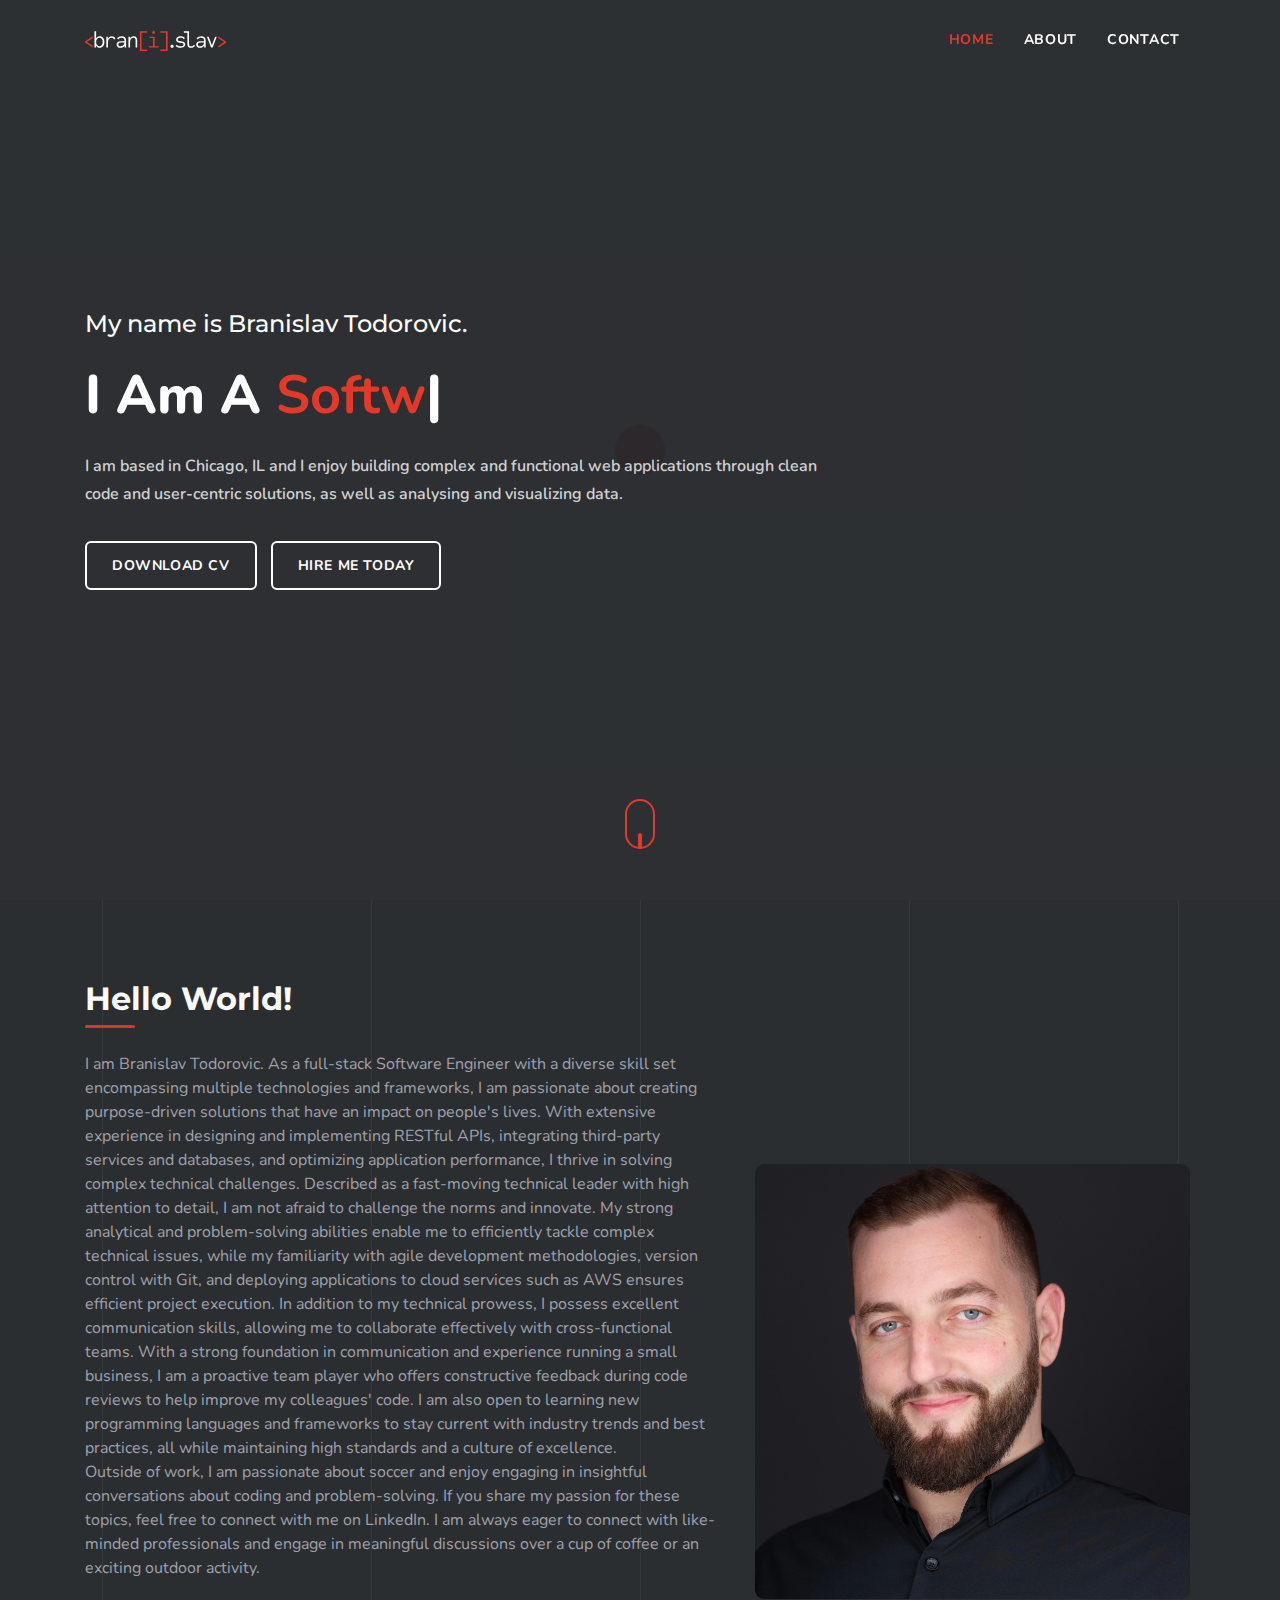
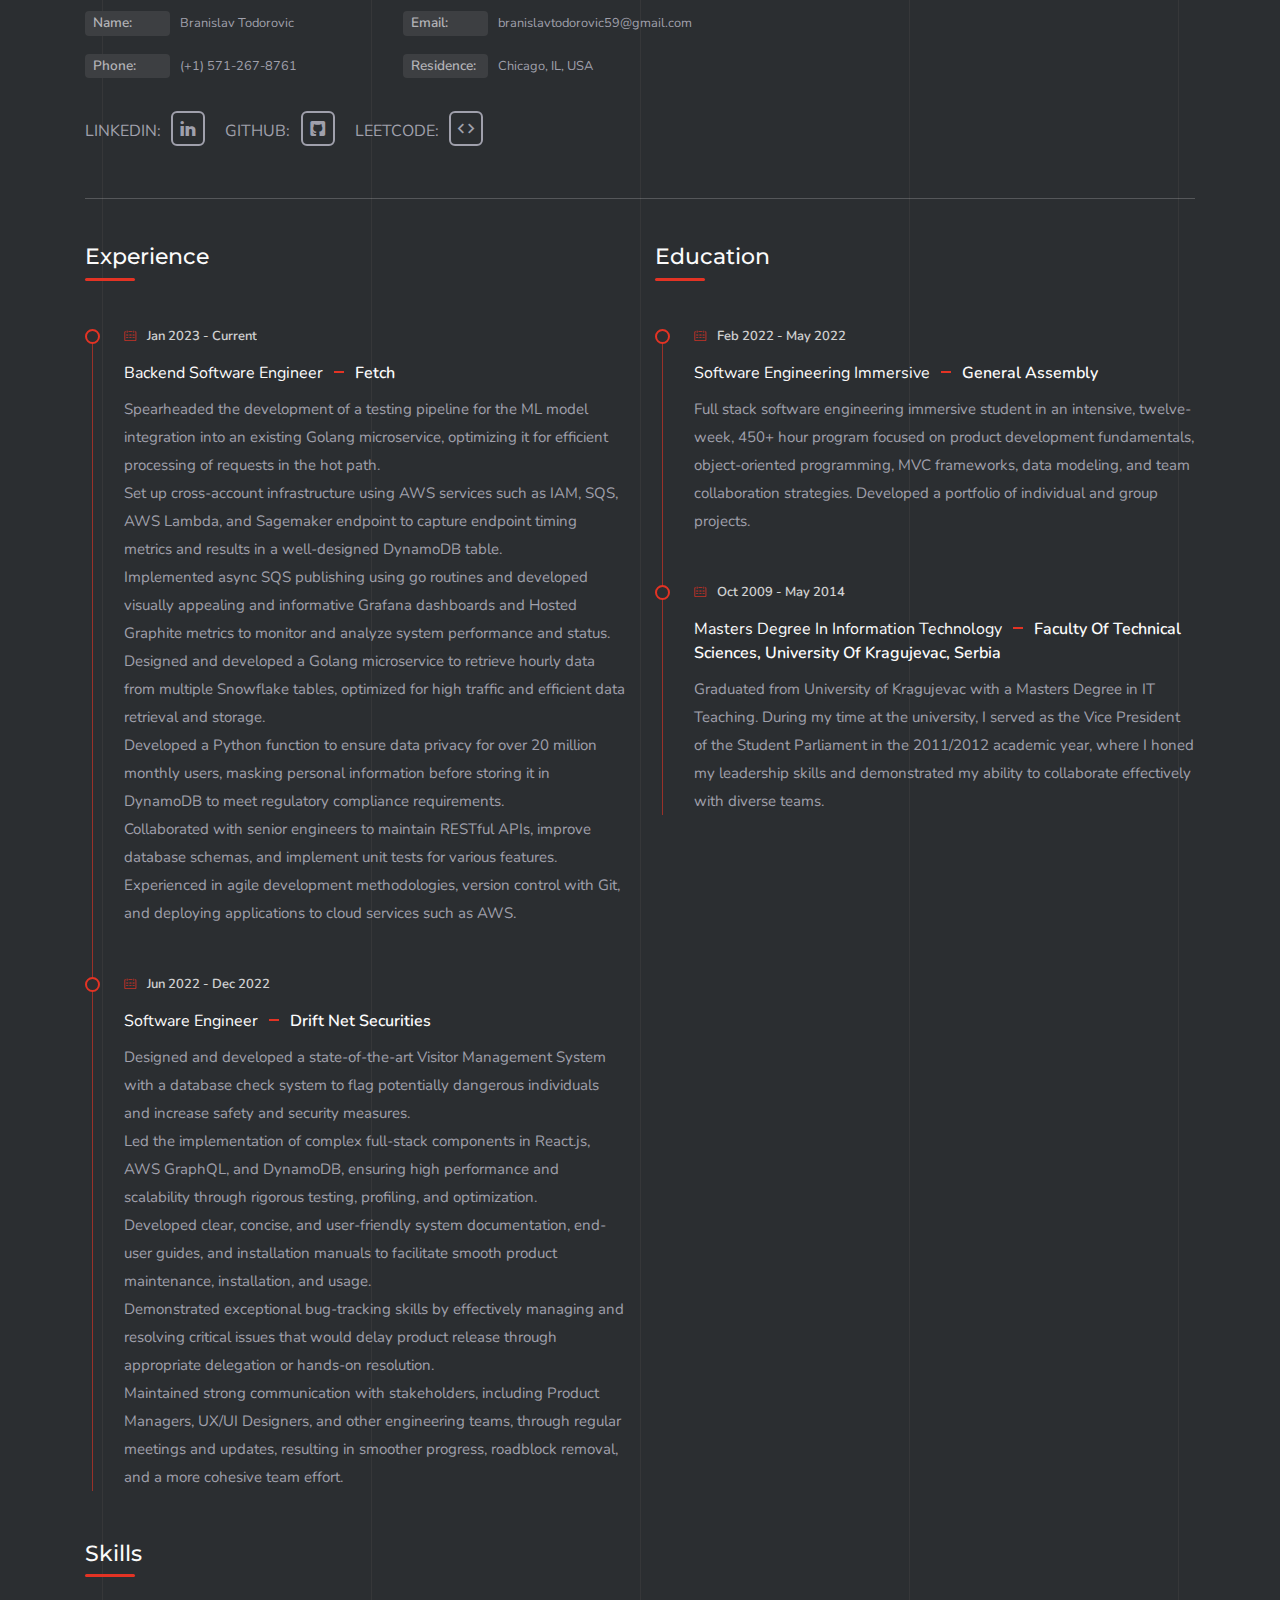
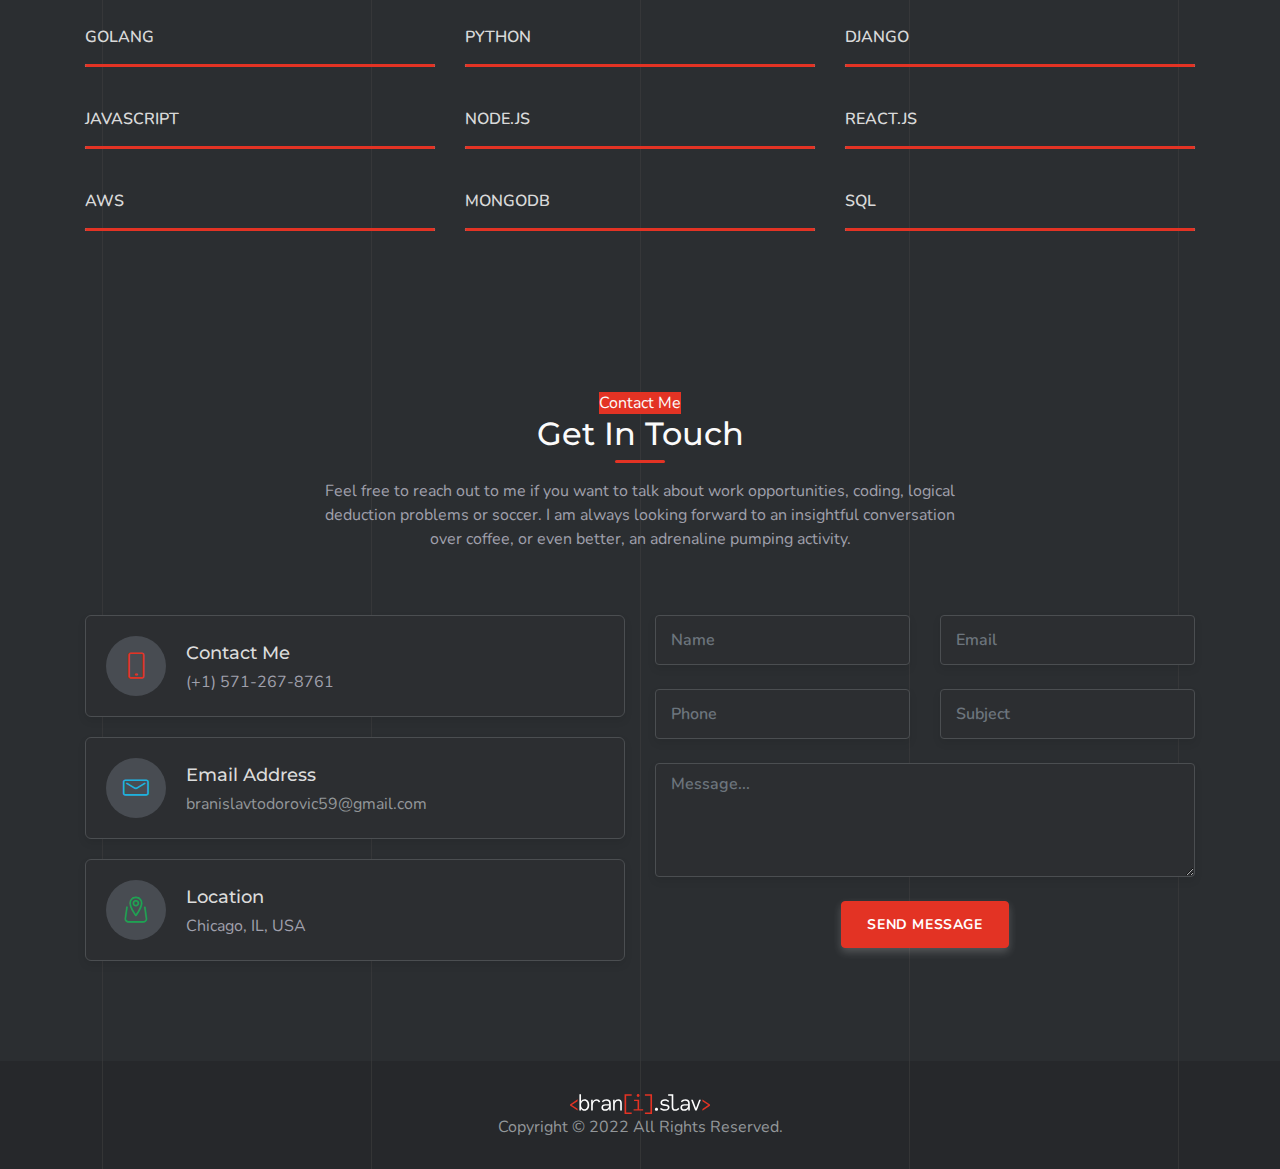
==== commit 20b4268d: "quarterly updates" ====
--- a/index.html
+++ b/index.html
@@ -60,7 +60,6 @@
       <ul class="navbar-nav ml-auto">
         <li class="nav-item active"> <a class="nav-link" href="#home">Home</a> </li>
         <li class="nav-item"> <a class="nav-link" href="#about">About</a> </li>
-        <li class="nav-item"> <a class="nav-link" href="#work">Portfolio</a> </li>
         <li class="nav-item"> <a class="nav-link" href="#contact">Contact</a> </li>
       </ul>
     </div>
@@ -298,76 +297,6 @@
 </section>
 <!-- End About -->  
 
-<!-- Start Work -->
-<section class="section text-center bg-light" id="work">
-  <div class="container">
-    <div class="row justify-content-center">
-      <div class="col-lg-12">
-        <div class="text-center">
-		  <span class="sub-item-title">Portfolio</span>
-          <h2>Recent Projects</h2>
-          <p class="text-muted mx-auto section-subtitle mt-3">Projects are user-centric, written in DRY code principles with the implementation of object-oriented programming, MVC frameworks, data modeling, analysis and visualization.</p>
-        </div>
-      </div>
-    </div>
-    <div class="row mt-4 ">
-      <ul class="col list-unstyled list-inline mb-0 text-uppercase work_menu" id="menu-filter">
-        <li class="list-inline-item"><a class="active" data-filter="*">All</a></li>
-        <li class="list-inline-item"><a class="" data-filter=".python">Python</a></li>
-        <li class="list-inline-item"><a class="" data-filter=".react">React</a></li>
-        <li class="list-inline-item"><a class="" data-filter=".express">Express</a></li>
-      </ul>
-    </div>
-  </div>
-  <div class="container">
-    <div class="row mt-4 work-filter">
-      <div class="col-lg-4 work_item express react">
-		<a class="git-live" href="https://supervisor-app.herokuapp.com/home" target="_blank"><button class="btn btn-git-live">live</button></a>
-		<a class="git-live" href="https://github.com/bajcula/supervisor-frontend" target="_blank"><button class="btn btn-git-live">front</button></a>
-		<a class="git-live" href="https://github.com/bajcula/supervisor-backend" target="_blank"><button class="btn btn-git-live">back</button></a>
-		<a href="images/portfolio/01-supervisor.png" class="img-zoom">
-        <div class="work_box"> 
-          <div class="work_img"> <img src="images/portfolio/01-supervisor.png" class="img-fluid mx-auto d-block rounded" alt="work-img"> </div>
-          <div class="work_detail">
-            <p class="mb-2">React, Express & MongoDB</p>
-            <h4 class="mb-0">SUPERVISOR - employee tracking app</h4>
-          </div>
-        </div>
-        </a> 
-	  </div>
-      <div class="col-lg-4 work_item react python">
-		<a class="git-live" href="https://funzoo.herokuapp.com/" target="_blank"><button class="btn btn-git-live">live</button></a>
-		<a class="git-live" href="https://github.com/bajcula/funzoo-frontend" target="_blank"><button class="btn btn-git-live">front</button></a>
-		<a class="git-live" href="https://github.com/bajcula/funzoo-backend" target="_blank"><button class="btn btn-git-live">back</button></a>
-		<a href="images/portfolio/03-funzoo.png" class="img-zoom">
-        <div class="work_box">
-          <div class="work_img"> <img src="images/portfolio/03-funzoo.png" class="img-fluid mx-auto d-block rounded" alt="work-img"> </div>
-          <div class="work_detail">
-            <p class="mb-2">React, Django & PostgreSQL</p>
-            <h4 class="mb-0">FUNZOO - pet social media app</h4>
-          </div>
-        </div>
-        </a> 
-	  </div>
-      <div class="col-lg-4 work_item python">
-		<a class="git-live" href="https://github.com/bajcula/soccerdata/blob/main/Liverpool_VS_Man_City_VS_Rest_of_the_PL.ipynb" target="_blank"><button class="btn btn-git-live">live</button></a>
-		<a class="git-live" href="https://github.com/bajcula/soccerdata" target="_blank"><button class="btn btn-git-live">github</button></a>
-		<a href="images/portfolio/02-soccer_data.png" class="img-zoom">
-        <div class="work_box">
-          <div class="work_img"> <img src="images/portfolio/02-soccer_data.png" class="img-fluid mx-auto d-block rounded" alt="work-img"> </div>
-          <div class="work_detail">
-            <p class="mb-2">Pandas, Matplotlib & Seaborn</p>
-            <h4 class="mb-0">SOCCER DATA - soccer data analysis and visualization</h4>
-          </div>
-        </div>
-        </a> 
-	  </div>
-
-    </div>
-  </div>
-</section>
-<!-- End Work --> 
-
 <!-- Start Contact -->
 <section class="section" id="contact">
   <div class="container">
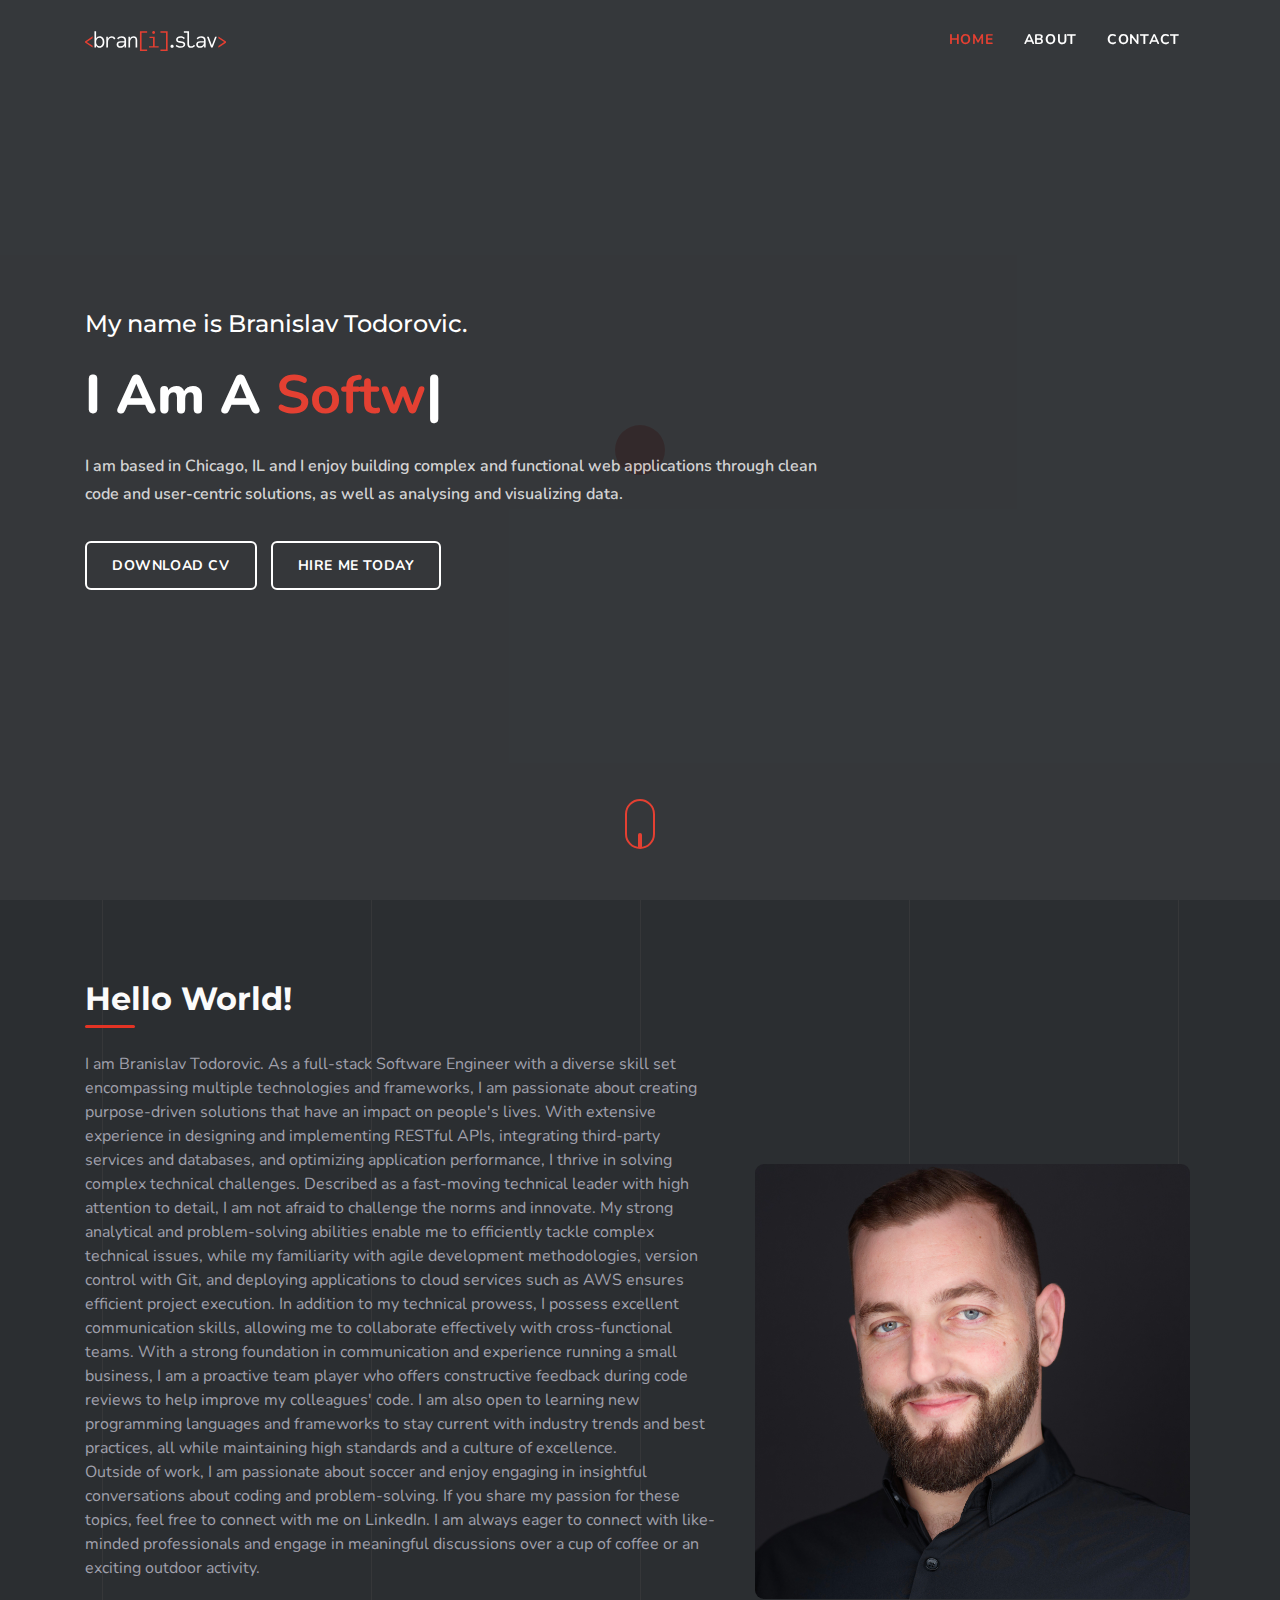
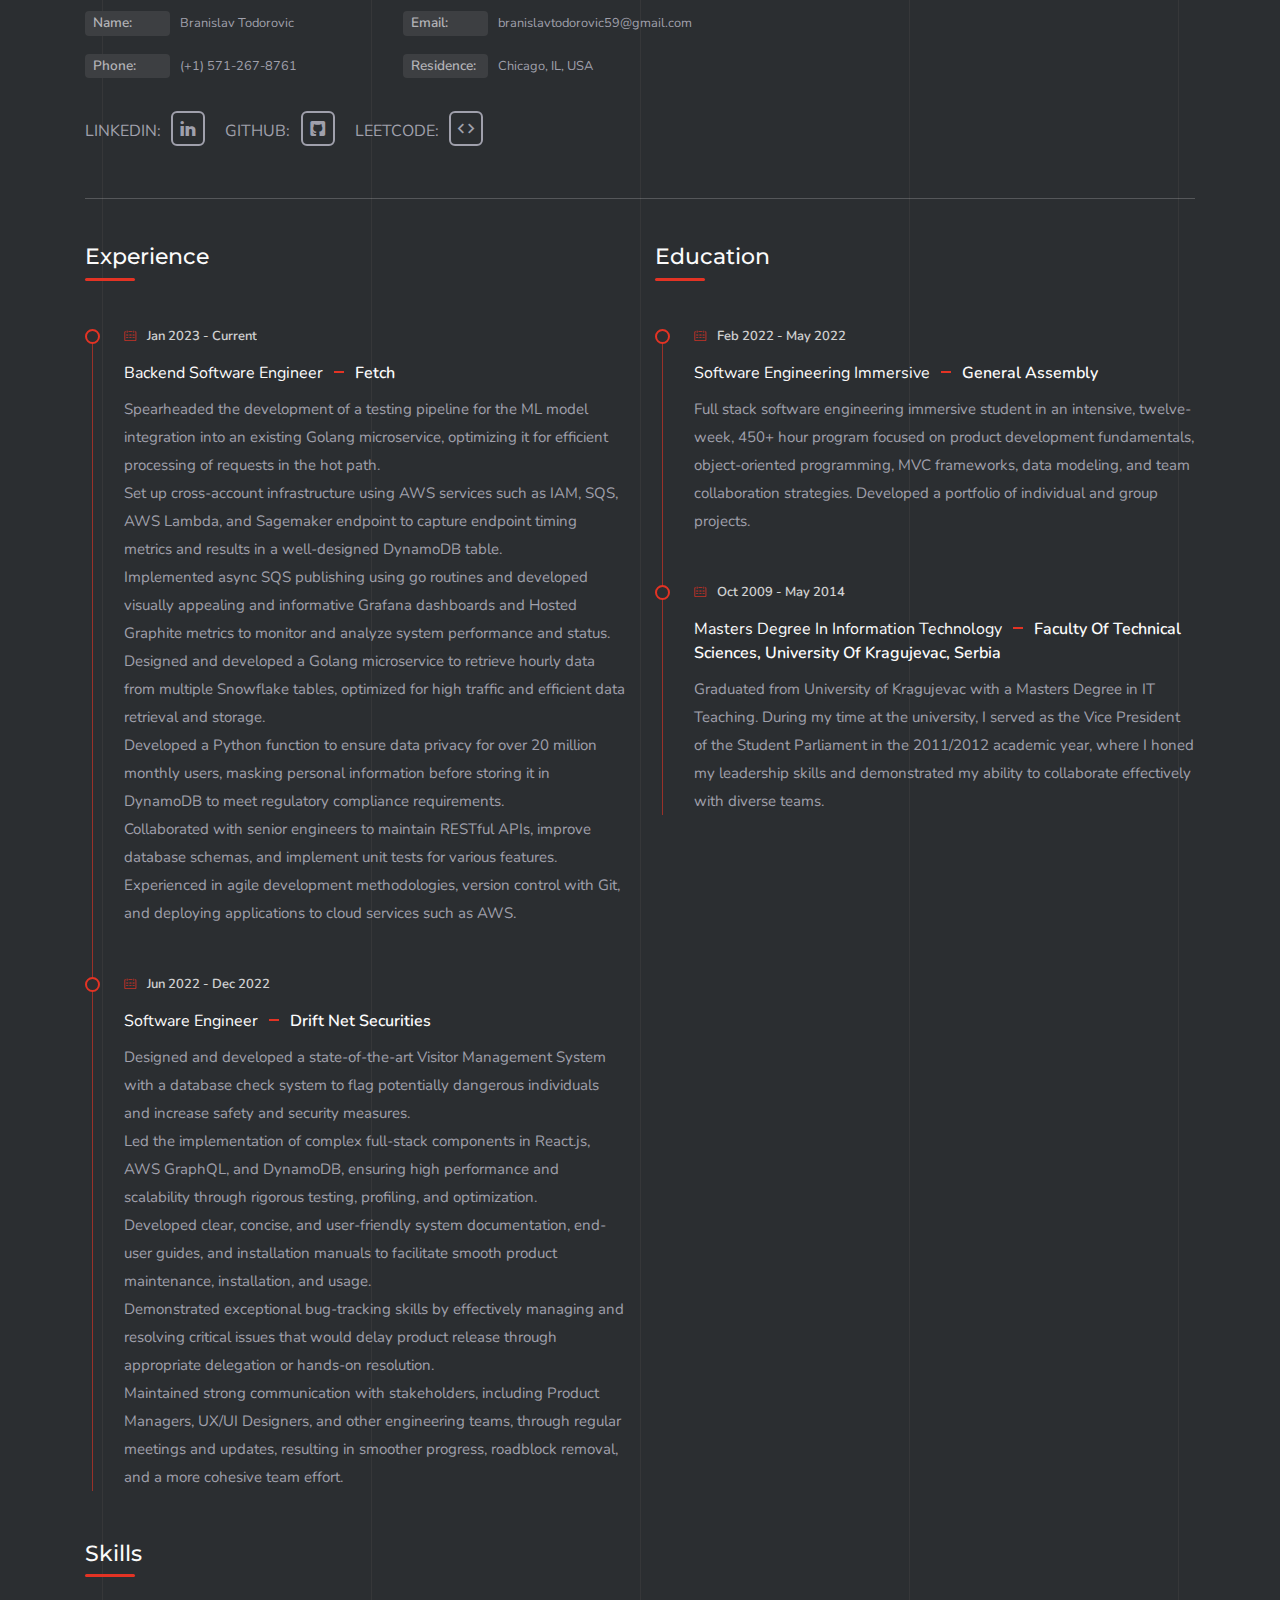
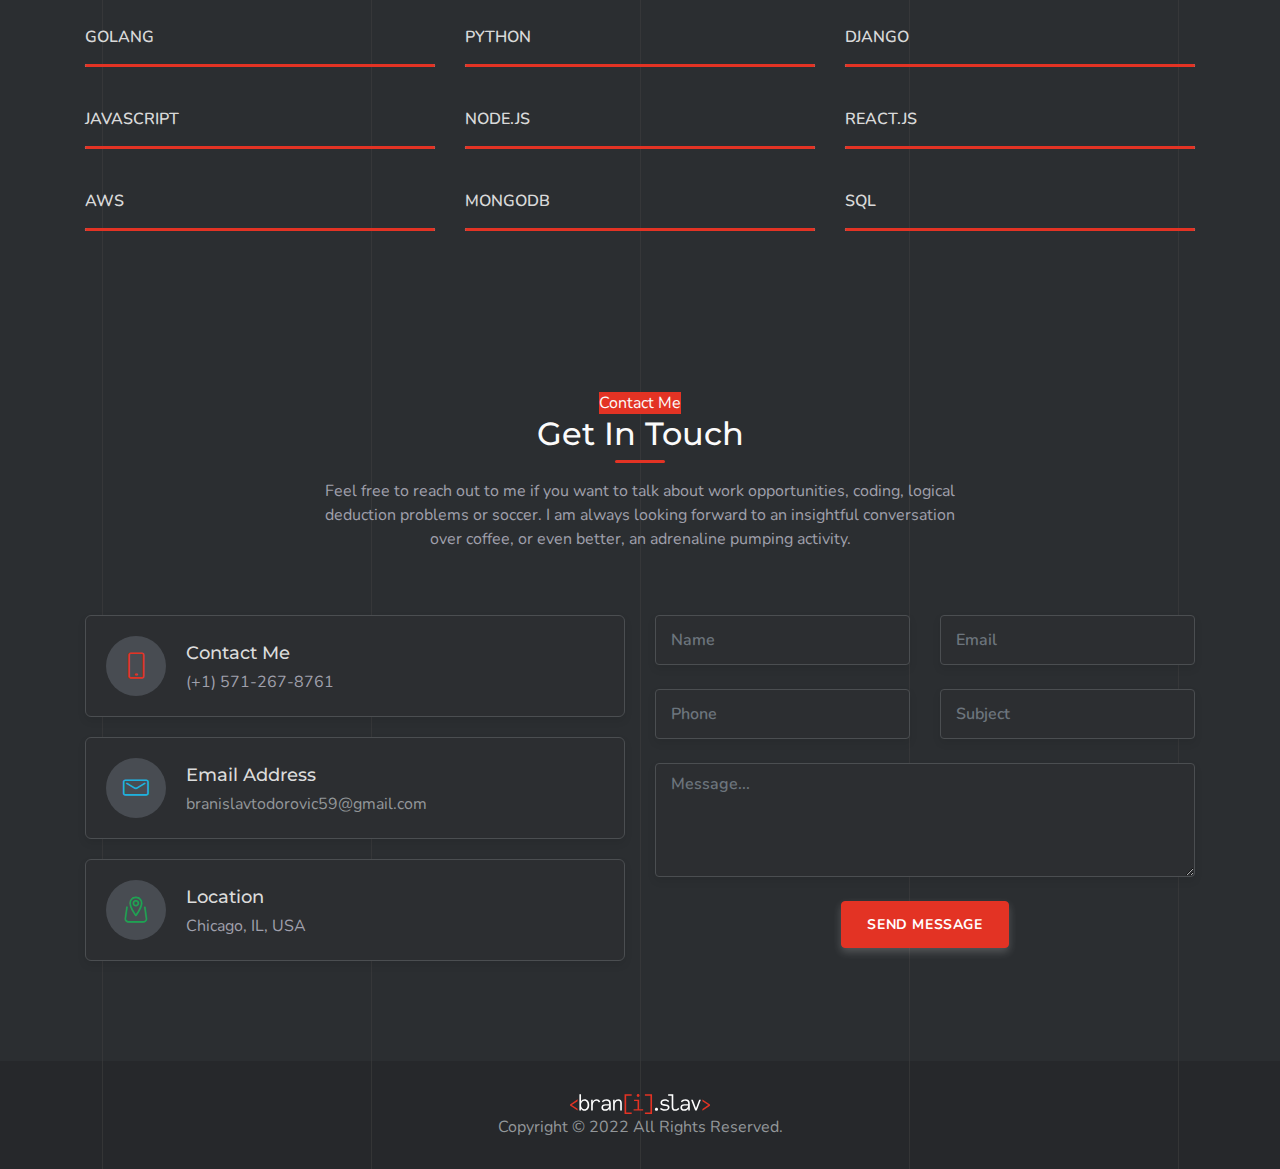
==== commit a114a40d: "files update" ====
--- a/index.html
+++ b/index.html
@@ -80,7 +80,7 @@
               <h1 class="header-name text-white text-capitalize mb-0">I am a <span class="element font-weight-bold" data-elements="Software Engineer."></span></h1>
               <p class="text-white header-desc mt-4">I am based in Chicago, IL and I enjoy building complex and functional web applications through clean code and user-centric solutions, as well as analysing and visualizing data. </p>
               <div class="mt-4 pt-2"> 
-				<a href="RESUME_Branislav_Todorovic.docx" target='_blank' rel='noopener noreferrer' download class="btn btn-outline-custom custom-btn-item btn-round-6">Download CV</a> 
+				<a href="RESUME_Branislav_Todorovic.pdf" target='_blank' rel='noopener noreferrer' download class="btn btn-outline-custom custom-btn-item btn-round-6">Download CV</a> 
 				<a href="#contact" class="btn btn-outline-custom custom-btn-item btn-round-6">Hire Me Today</a> 
       </div>
             </div>
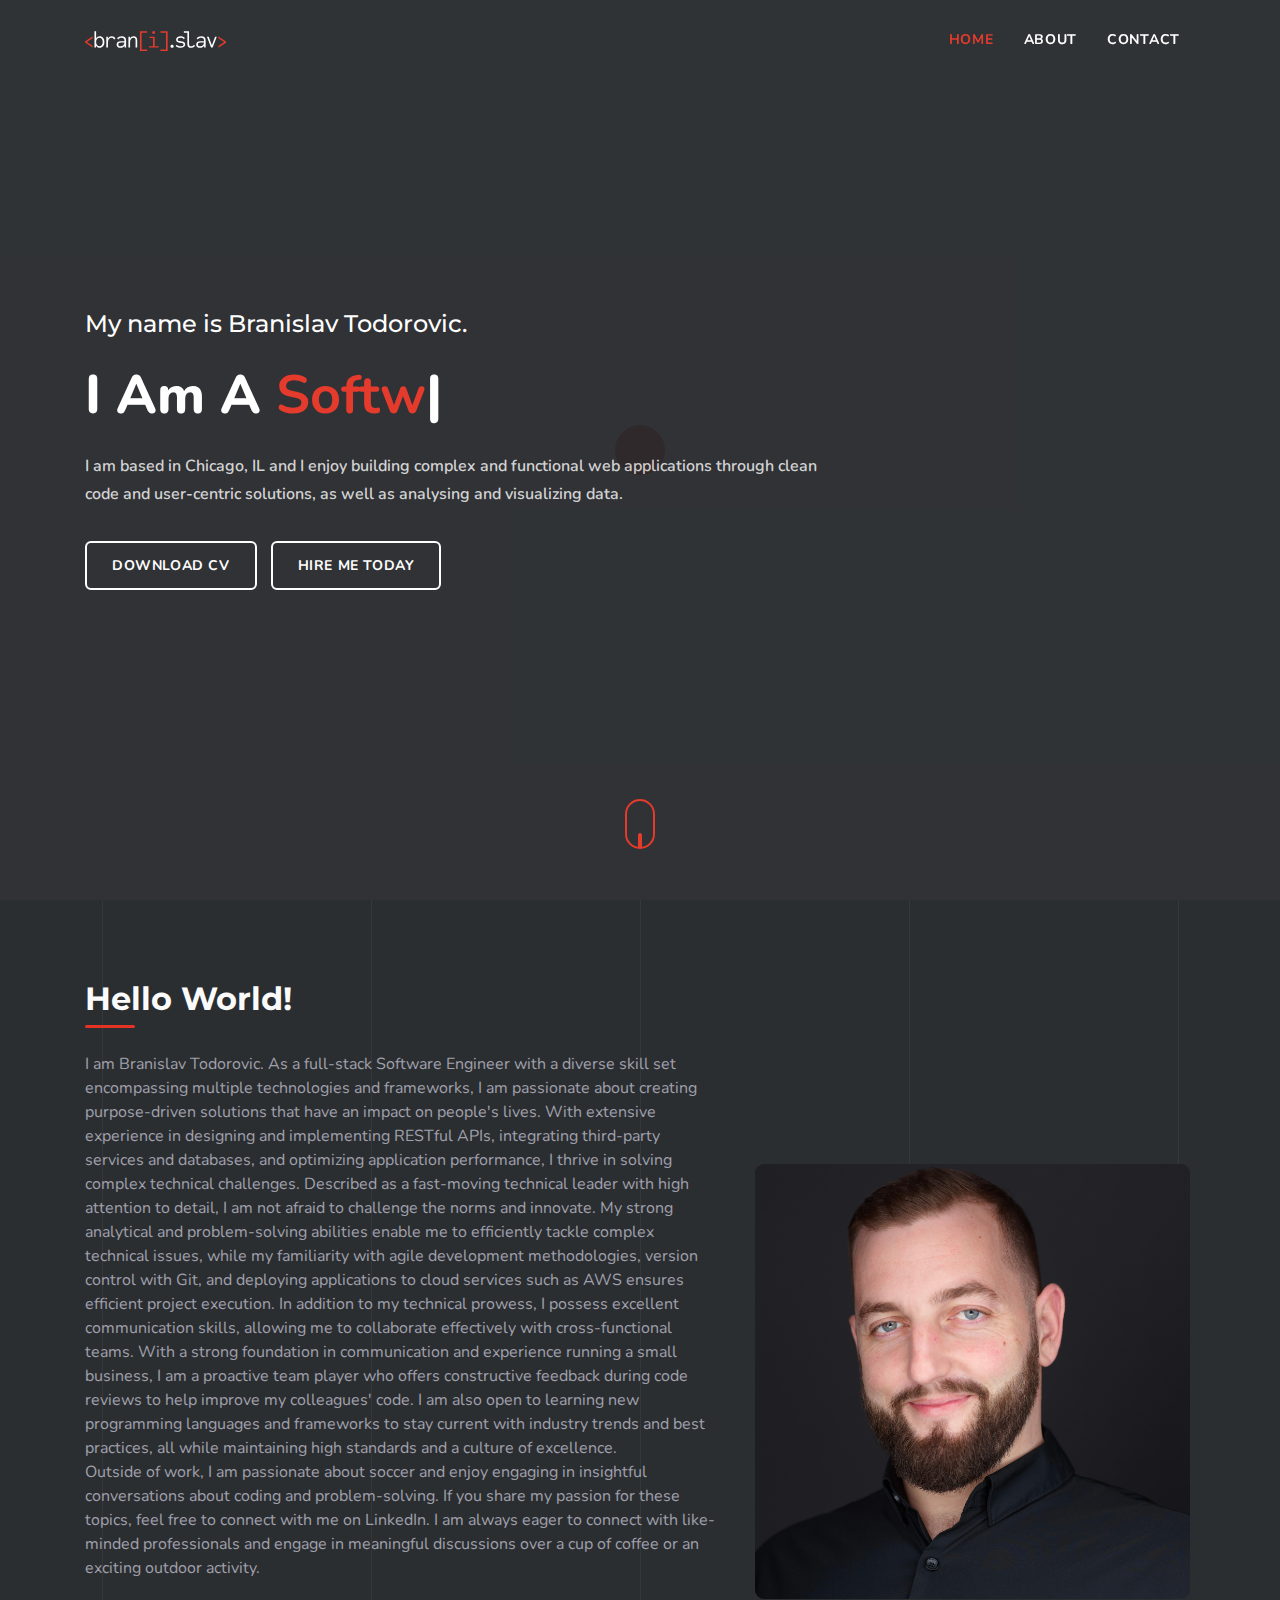
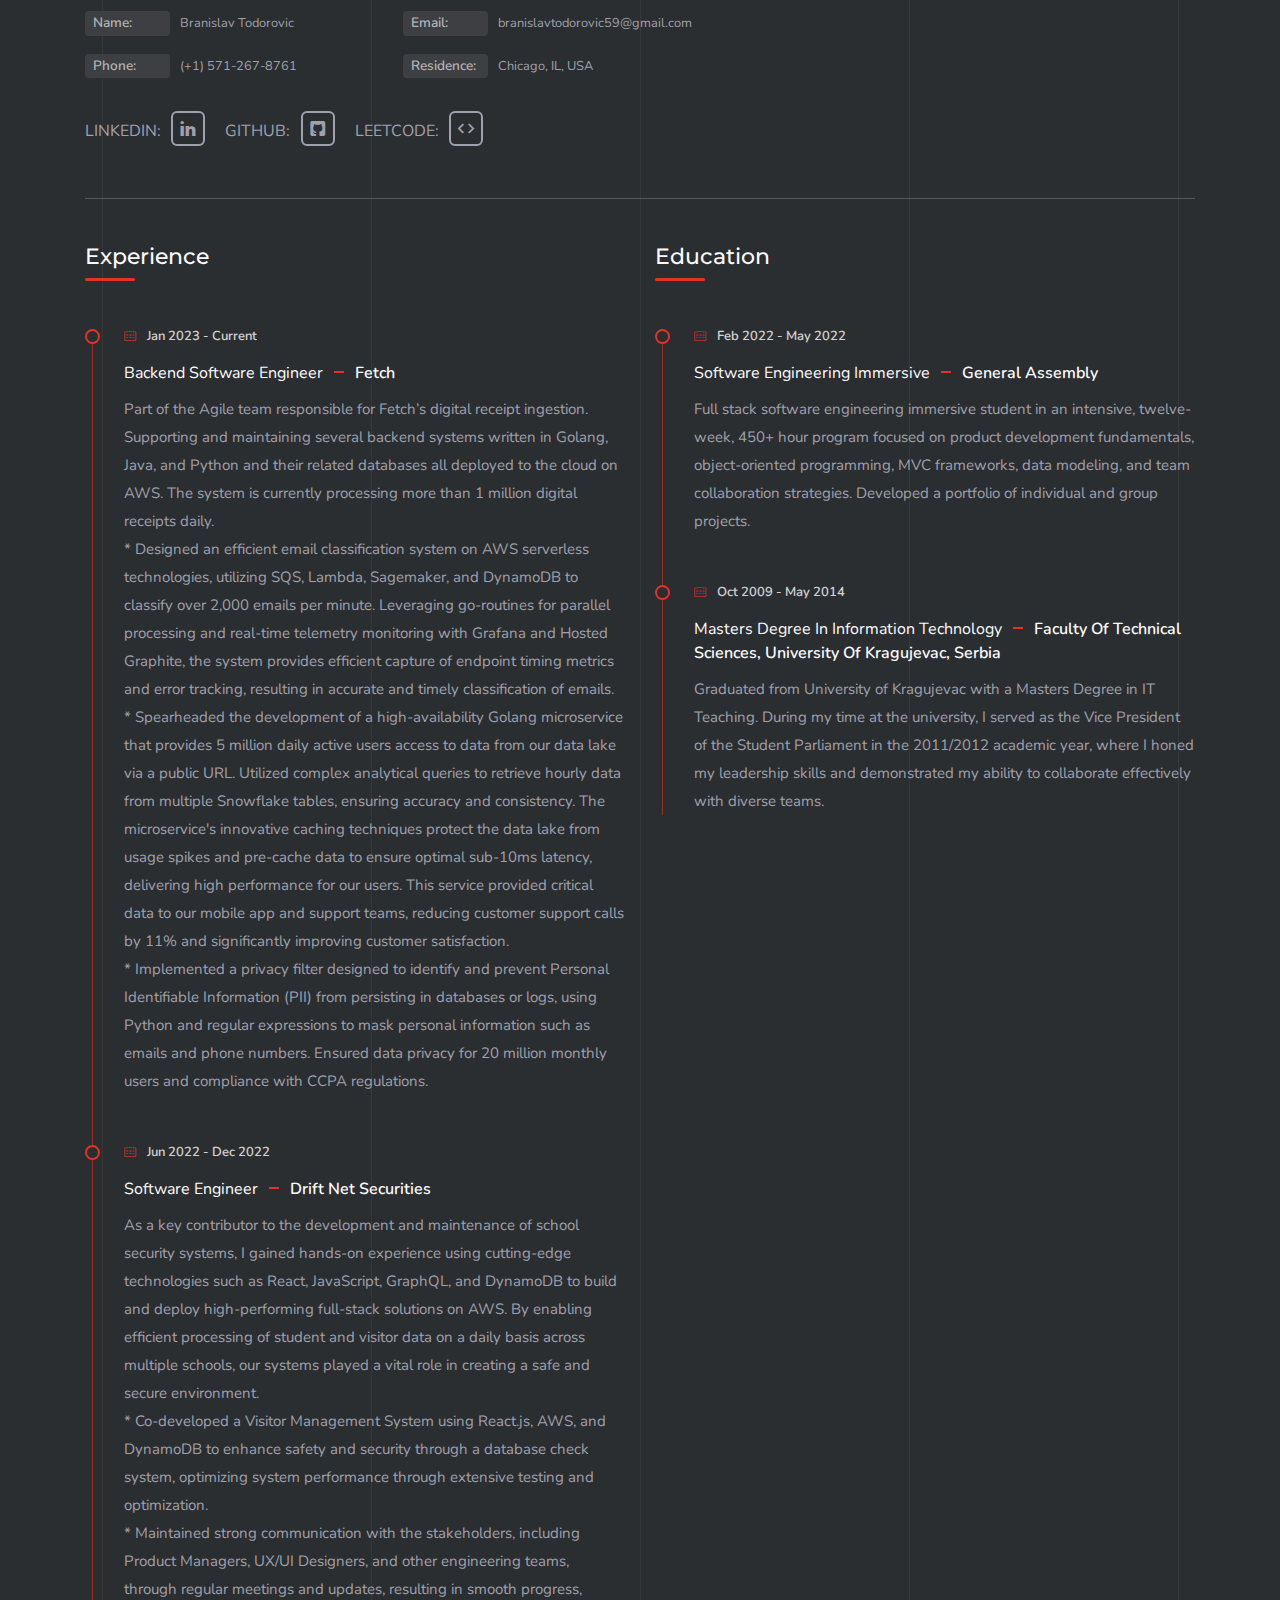
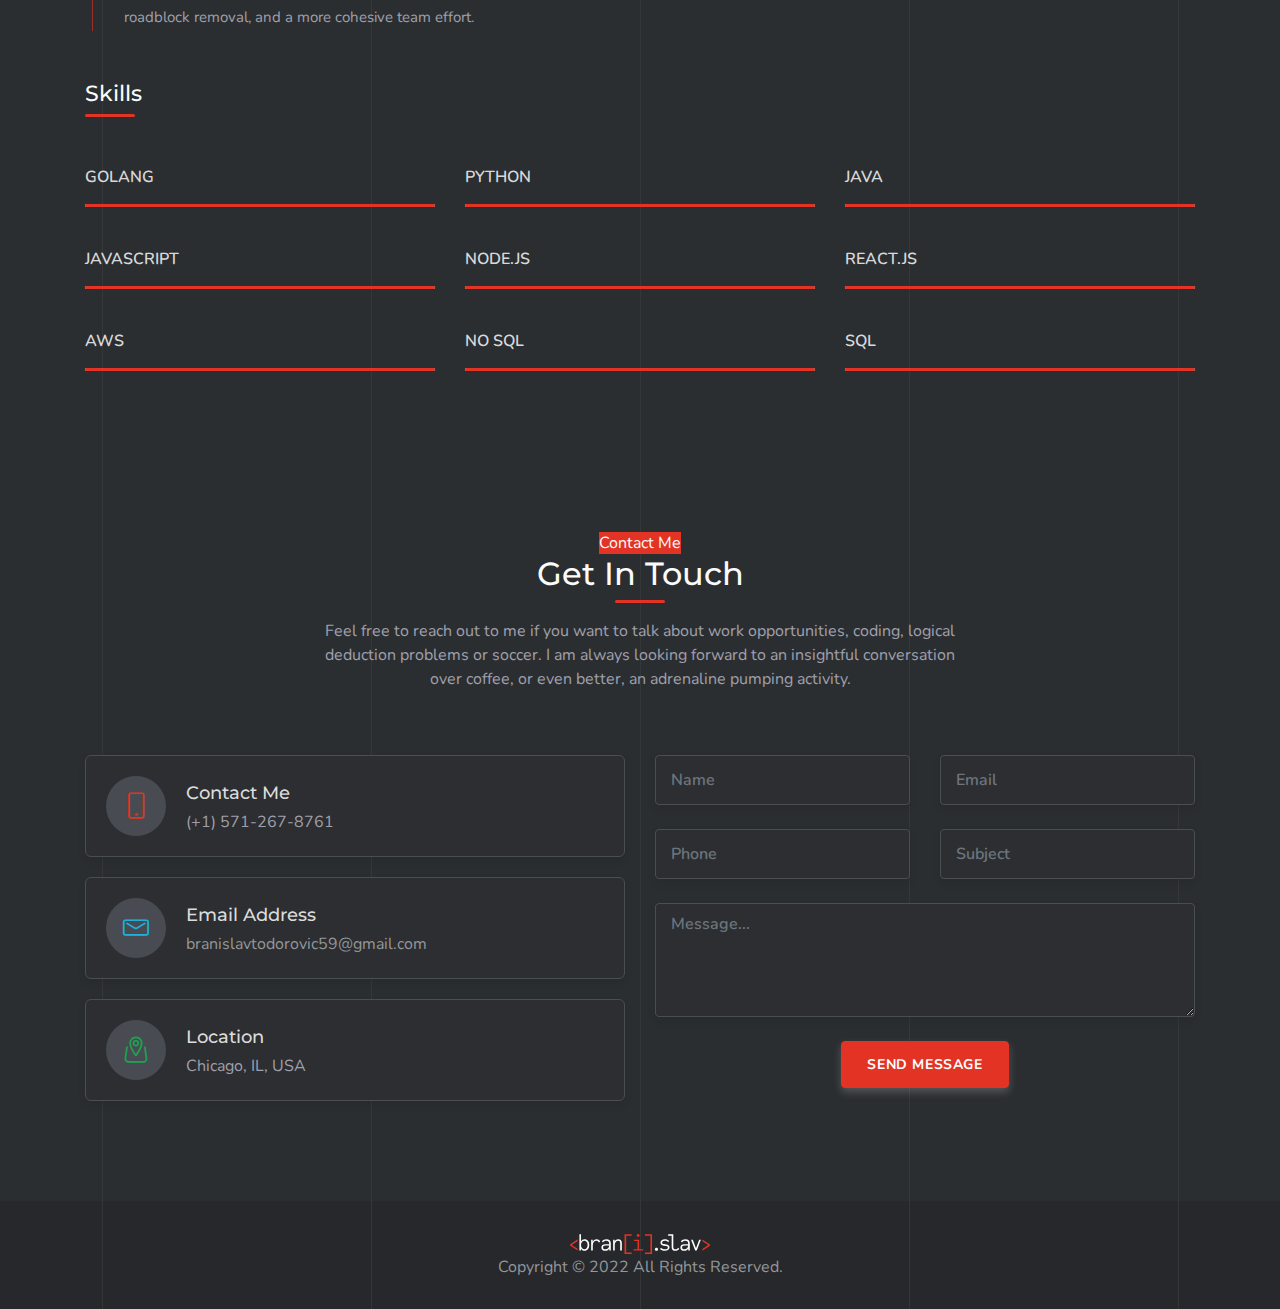
==== commit b1b6e232: "updated resume" ====
--- a/index.html
+++ b/index.html
@@ -151,13 +151,10 @@
 								</span>
 							</div>
 							<div class="card-body">
-								<p>Spearheaded the development of a testing pipeline for the ML model integration into an existing Golang microservice, optimizing it for efficient processing of requests in the hot path.</p>
-								<p>Set up cross-account infrastructure using AWS services such as IAM, SQS, AWS Lambda, and Sagemaker endpoint to capture endpoint timing metrics and results in a well-designed DynamoDB table.</p>
-								<p>Implemented async SQS publishing using go routines and developed visually appealing and informative Grafana dashboards and Hosted Graphite metrics to monitor and analyze system performance and status.</p>
-								<p>Designed and developed a Golang microservice to retrieve hourly data from multiple Snowflake tables, optimized for high traffic and efficient data retrieval and storage.</p>
-								<p>Developed a Python function to ensure data privacy for over 20 million monthly users, masking personal information before storing it in DynamoDB to meet regulatory compliance requirements.</p>
-								<p>Collaborated with senior engineers to maintain RESTful APIs, improve database schemas, and implement unit tests for various features.</p>
-								<p>Experienced in agile development methodologies, version control with Git, and deploying applications to cloud services such as AWS.</p>
+								<p>Part of the Agile team responsible for Fetch’s digital receipt ingestion. Supporting and maintaining several backend systems written in Golang, Java, and Python and their related databases all deployed to the cloud on AWS. The system is currently processing more than 1 million digital receipts daily.</p>
+								<p>* Designed an efficient email classification system on AWS serverless technologies, utilizing SQS, Lambda, Sagemaker, and DynamoDB to classify over 2,000 emails per minute. Leveraging go-routines for parallel processing and real-time telemetry monitoring with Grafana and Hosted Graphite, the system provides efficient capture of endpoint timing metrics and error tracking, resulting in accurate and timely classification of emails.</p>
+								<p>* Spearheaded the development of a high-availability Golang microservice that provides 5 million daily active users access to data from our data lake via a public URL. Utilized complex analytical queries to retrieve hourly data from multiple Snowflake tables, ensuring accuracy and consistency. The microservice's innovative caching techniques protect the data lake from usage spikes and pre-cache data to ensure optimal sub-10ms latency, delivering high performance for our users. This service provided critical data to our mobile app and support teams, reducing customer support calls by 11% and significantly improving customer satisfaction.</p>
+								<p>* Implemented a privacy filter designed to identify and prevent Personal Identifiable Information (PII) from persisting in databases or logs, using Python and regular expressions to mask personal information such as emails and phone numbers. Ensured data privacy for 20 million monthly users and compliance with CCPA regulations.</p>
 							</div>
 						</div>
 					</div>
@@ -173,11 +170,9 @@
 								</span>
 							</div>
 							<div class="card-body">
-								<p>Designed and developed a state-of-the-art Visitor Management System with a database check system to flag potentially dangerous individuals and increase safety and security measures.</p>
-								<p>Led the implementation of complex full-stack components in React.js, AWS GraphQL, and DynamoDB, ensuring high performance and scalability through rigorous testing, profiling, and optimization.</p>
-								<p>Developed clear, concise, and user-friendly system documentation, end-user guides, and installation manuals to facilitate smooth product maintenance, installation, and usage.</p>
-								<p>Demonstrated exceptional bug-tracking skills by effectively managing and resolving critical issues that would delay product release through appropriate delegation or hands-on resolution.</p>
-								<p>Maintained strong communication with stakeholders, including Product Managers, UX/UI Designers, and other engineering teams, through regular meetings and updates, resulting in smoother progress, roadblock removal, and a more cohesive team effort.</p>
+								<p>As a key contributor to the development and maintenance of school security systems, I gained hands-on experience using cutting-edge technologies such as React, JavaScript, GraphQL, and DynamoDB to build and deploy high-performing full-stack solutions on AWS. By enabling efficient processing of student and visitor data on a daily basis across multiple schools, our systems played a vital role in creating a safe and secure environment.</p>
+								<p>* Co-developed a Visitor Management System using React.js, AWS, and DynamoDB to enhance safety and security through a database check system, optimizing system performance through extensive testing and optimization.</p>
+								<p>* Maintained strong communication with the stakeholders, including Product Managers, UX/UI Designers, and other engineering teams, through regular meetings and updates, resulting in smooth progress, roadblock removal, and a more cohesive team effort.</p>
 							</div>
 						</div>
 					</div>
@@ -243,7 +238,7 @@
 			</div>
 
      		 <div class="col-12 col-sm-6 col-md-4">
-				<span class="skill-text">Django</span>
+				<span class="skill-text">Java</span>
 				<div class="chart-bar">
 					<span class="item-progress" data-percent="100" style="width: 100%;"></span>
 				</div>
@@ -278,7 +273,7 @@
 			</div>
 
       		<div class="col-12 col-sm-6 col-md-4">
-				<span class="skill-text">MongoDB</span>
+				<span class="skill-text">NO SQL</span>
 				<div class="chart-bar">
 					<span class="item-progress" data-percent="100" style="width: 100%;"></span>
 				</div>
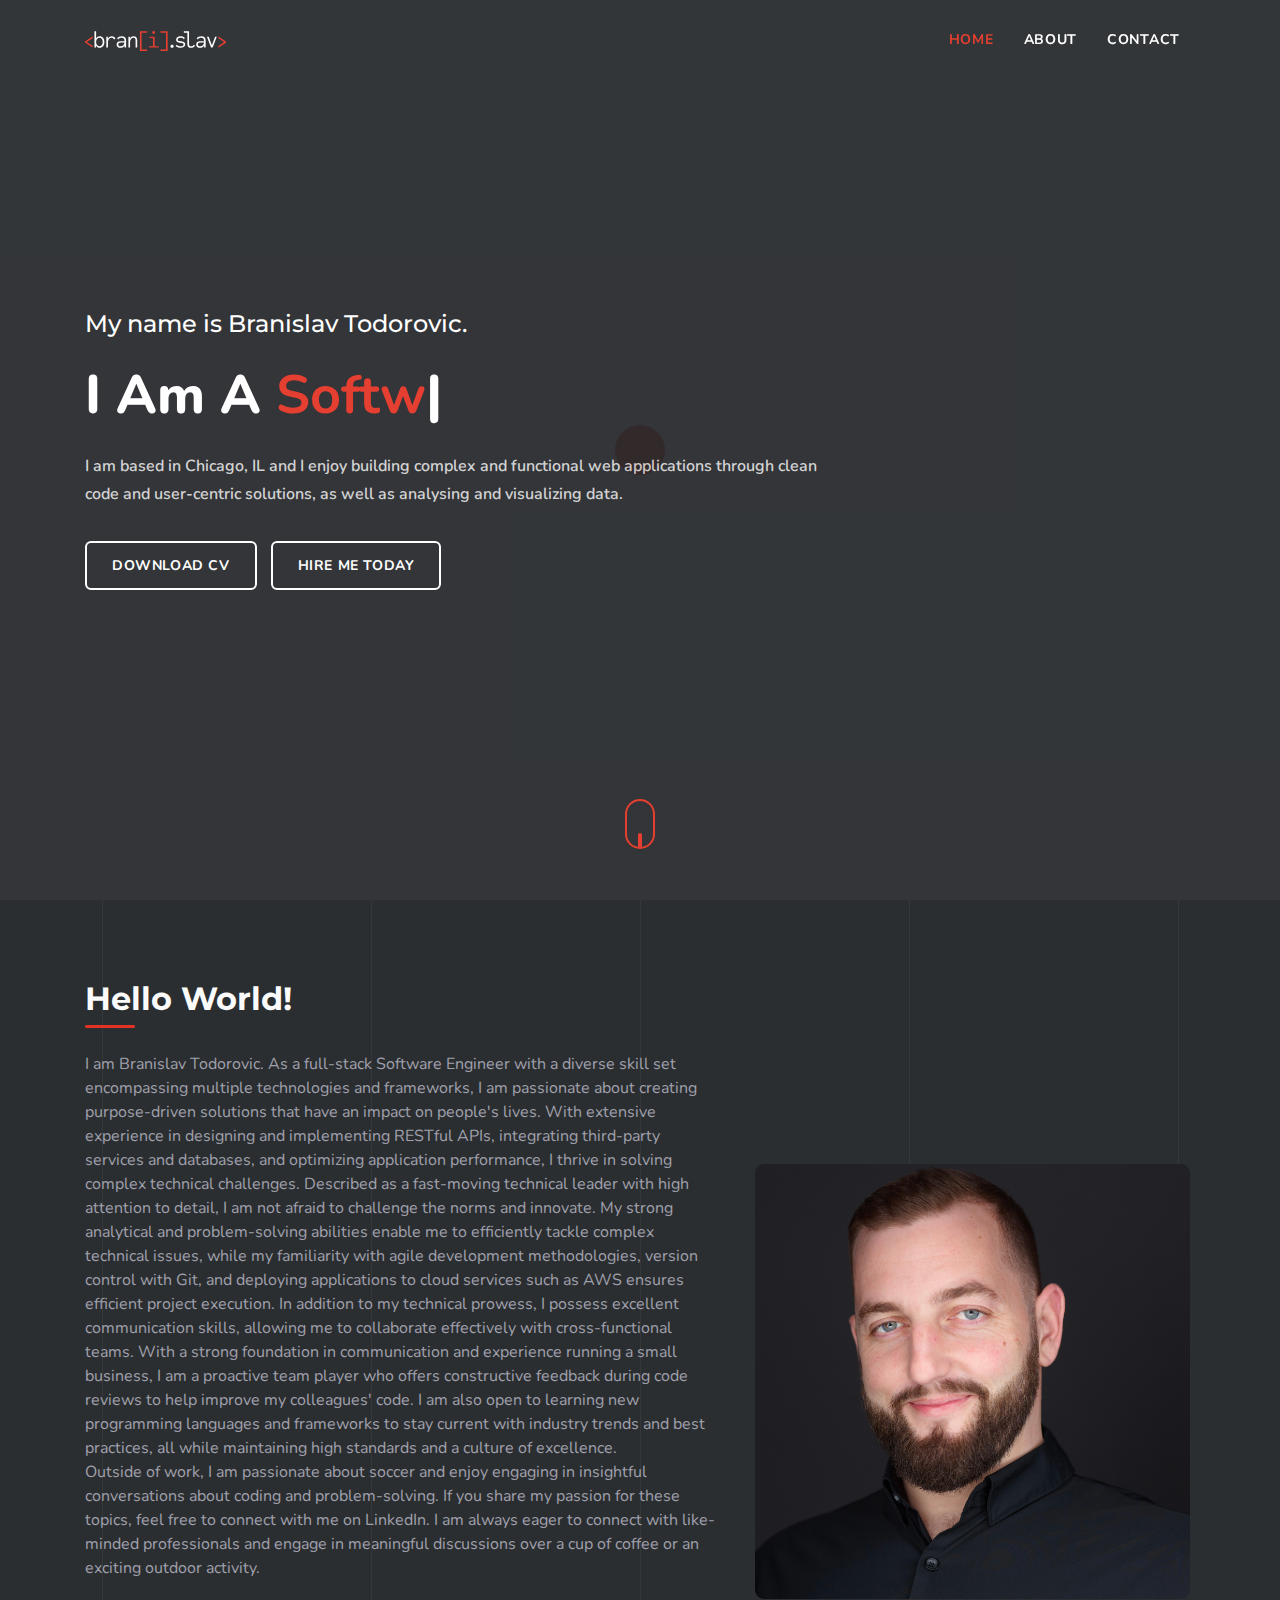
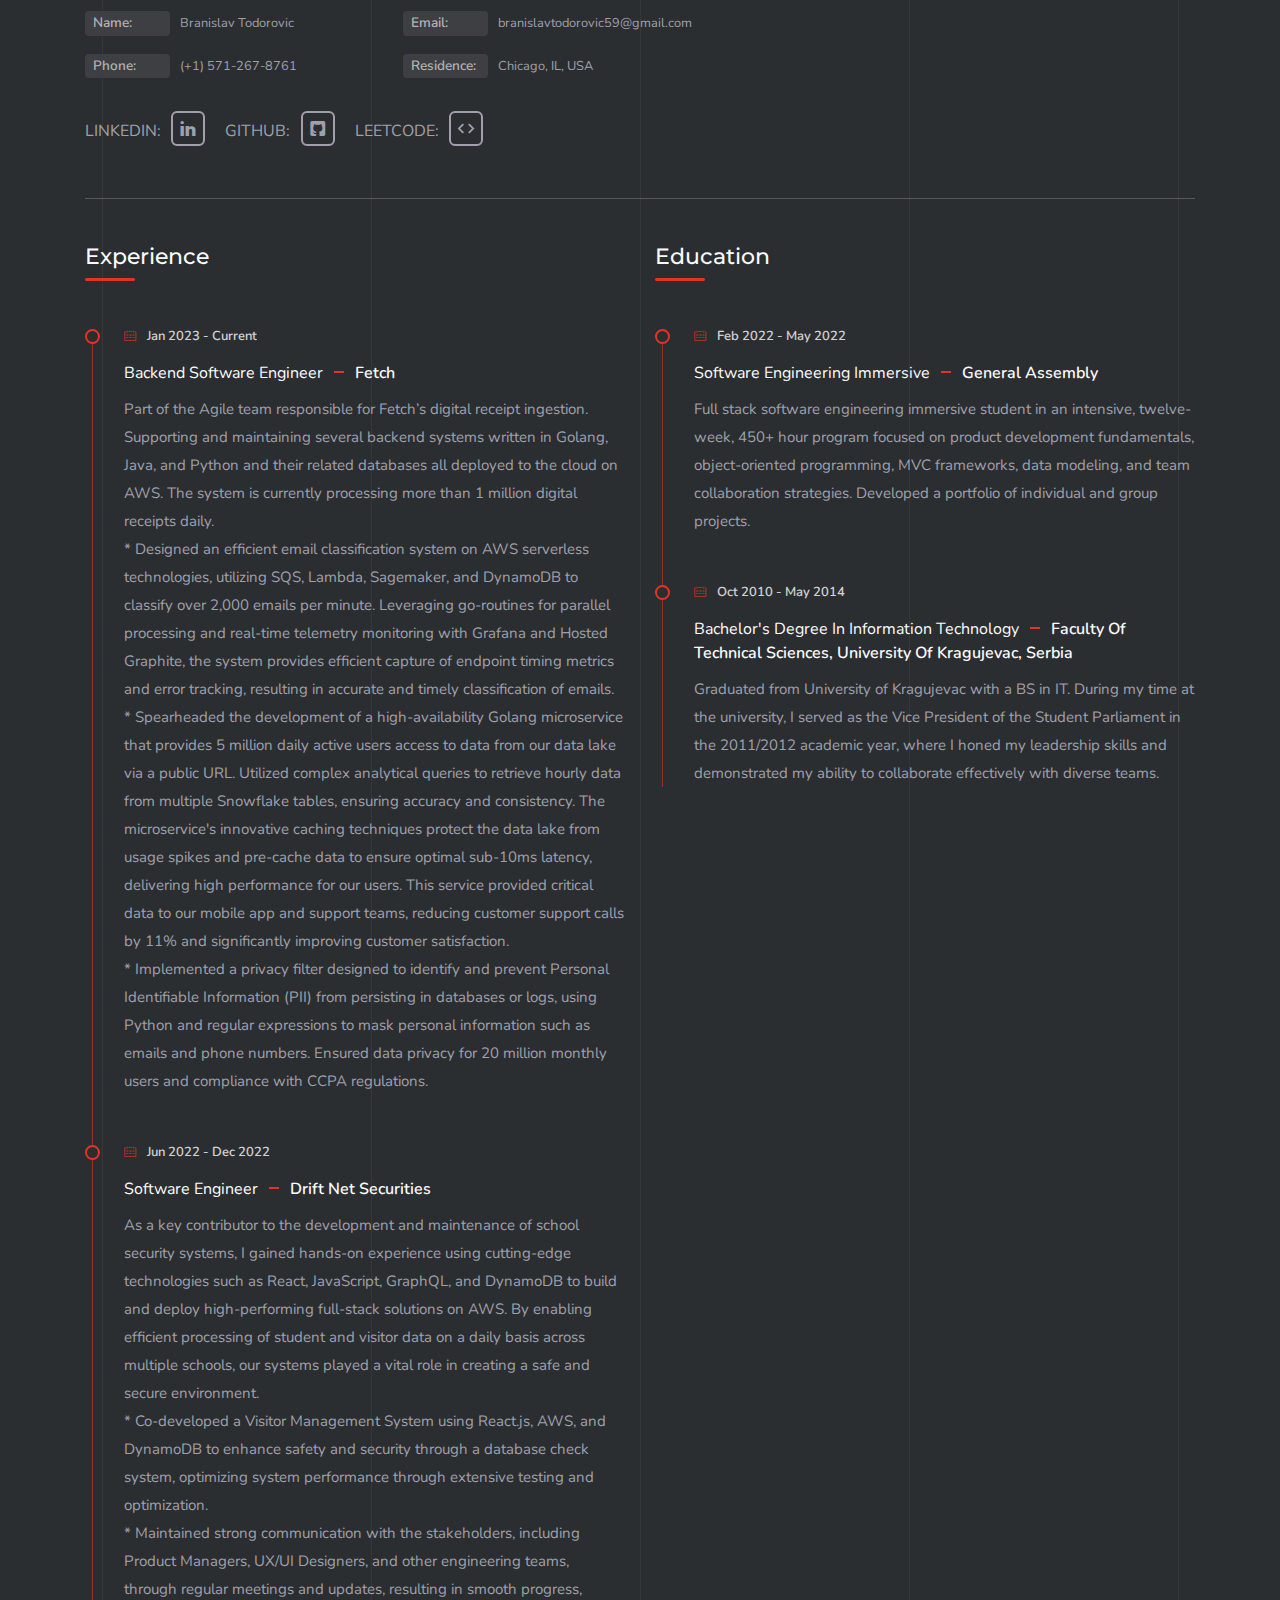
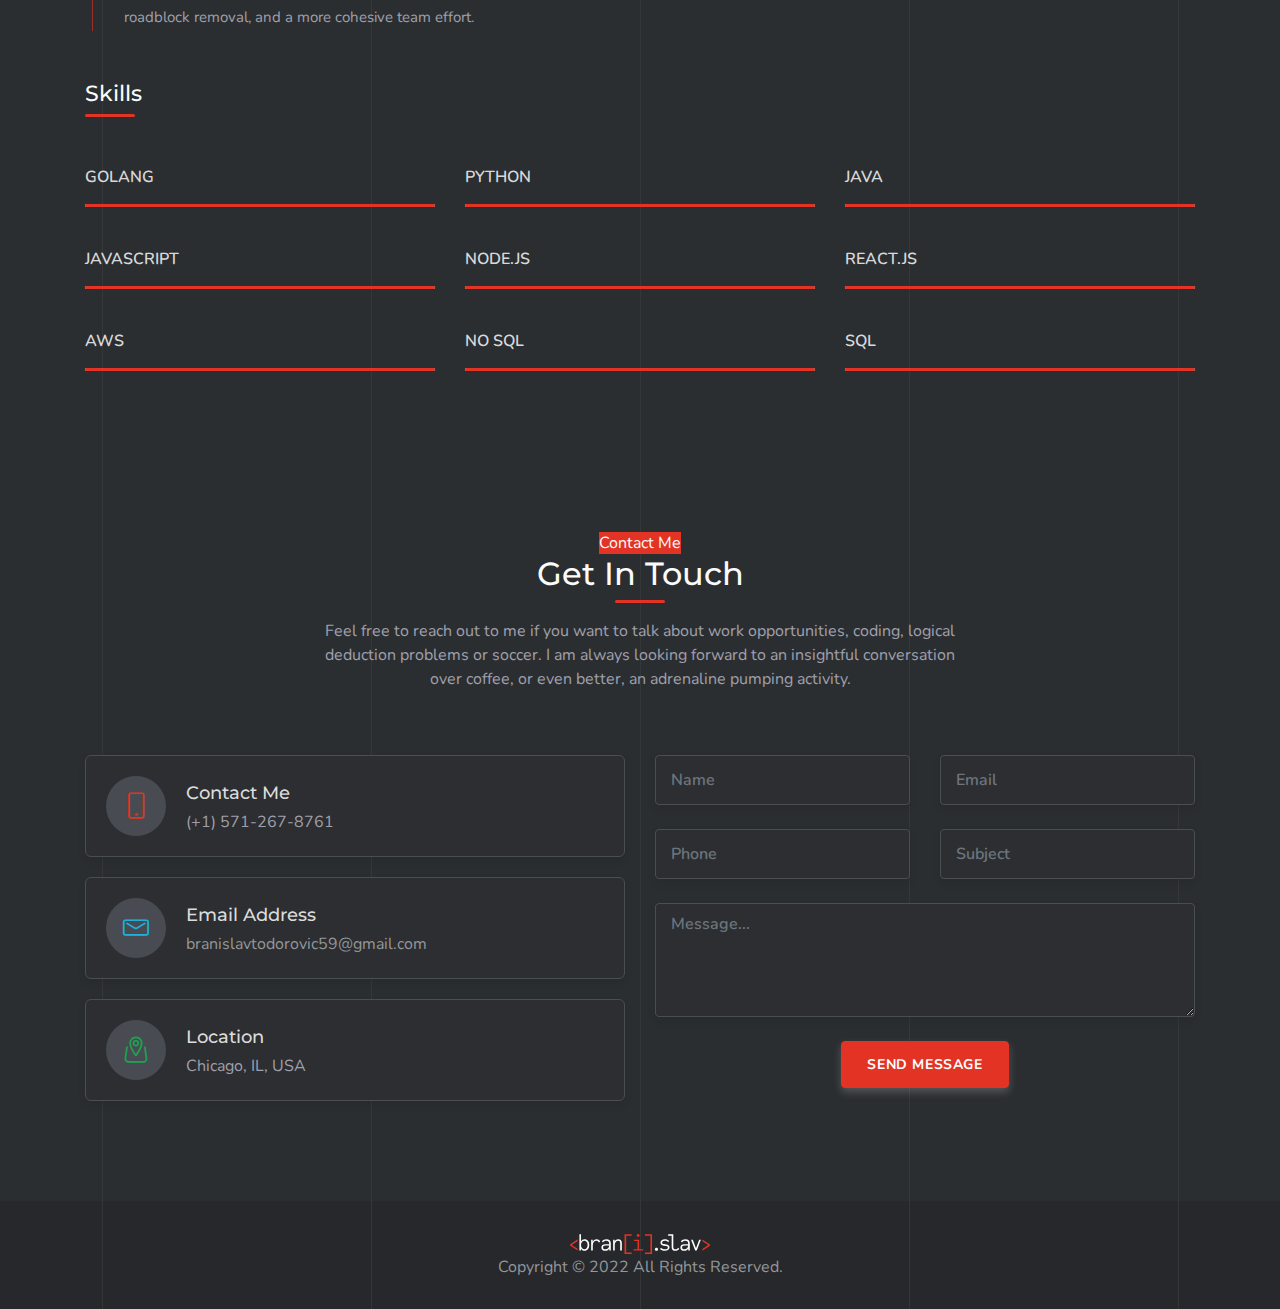
==== commit 86eb04b5: "resume modifications" ====
--- a/index.html
+++ b/index.html
@@ -203,15 +203,15 @@
 						<span class="bullet"></span>
 						<div class="card">
 							<div class="card-header">
-								<span class="year"><i class="mbri-calendar"></i> Oct 2009 - May 2014</span>
+								<span class="year"><i class="mbri-calendar"></i> Oct 2010 - May 2014</span>
 								<span class="d-block font-weight-400 uppercase">
-									Masters Degree In Information Technology
+									Bachelor's Degree In Information Technology
 									<span class="separator"></span>
 									<span class="font-weight-700">Faculty of Technical Sciences, University of Kragujevac, Serbia</span>
 								</span>
 							</div>
 							<div class="card-body">
-								<p>Graduated from University of Kragujevac with a Masters Degree in IT Teaching. During my time at the university, I served as the Vice President of the Student Parliament in the 2011/2012 academic year, where I honed my leadership skills and demonstrated my ability to collaborate effectively with diverse teams.</p>
+								<p>Graduated from University of Kragujevac with a BS in IT. During my time at the university, I served as the Vice President of the Student Parliament in the 2011/2012 academic year, where I honed my leadership skills and demonstrated my ability to collaborate effectively with diverse teams.</p>
 							</div>
 						</div>
 					</div>
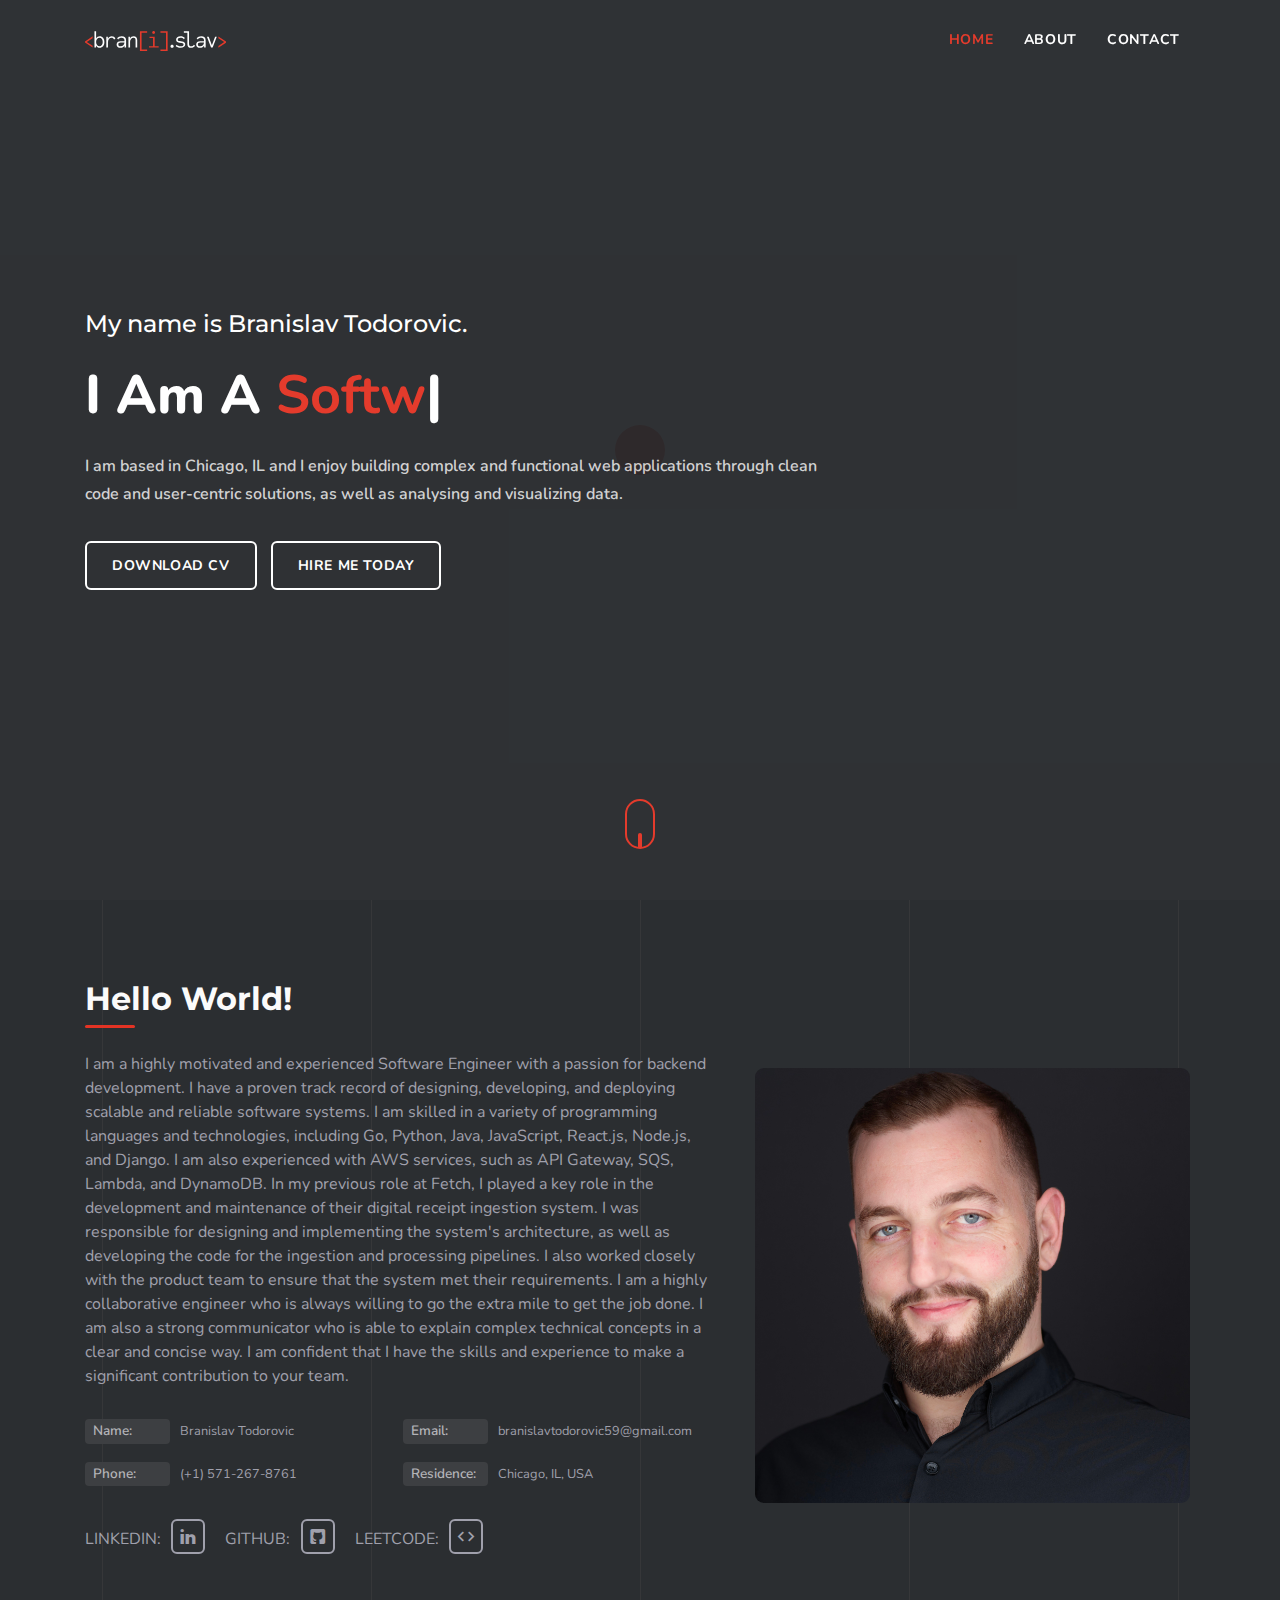
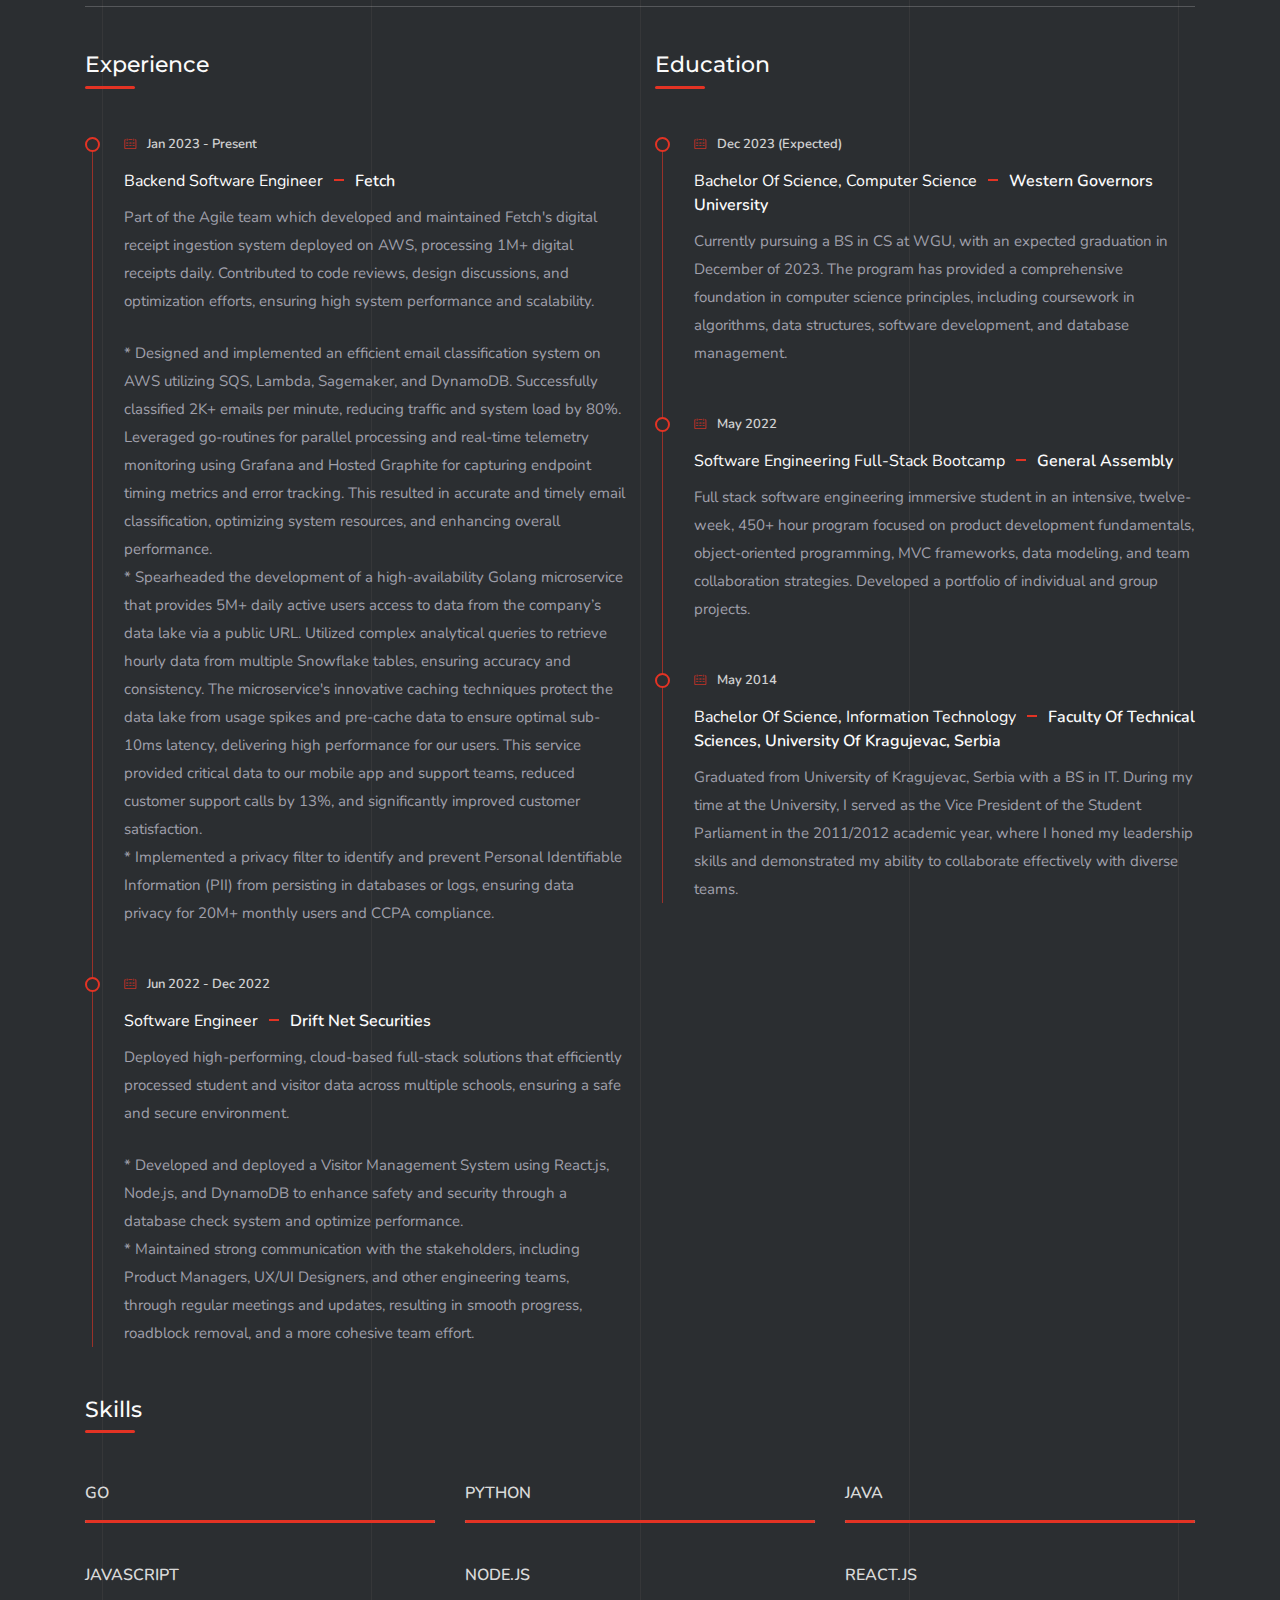
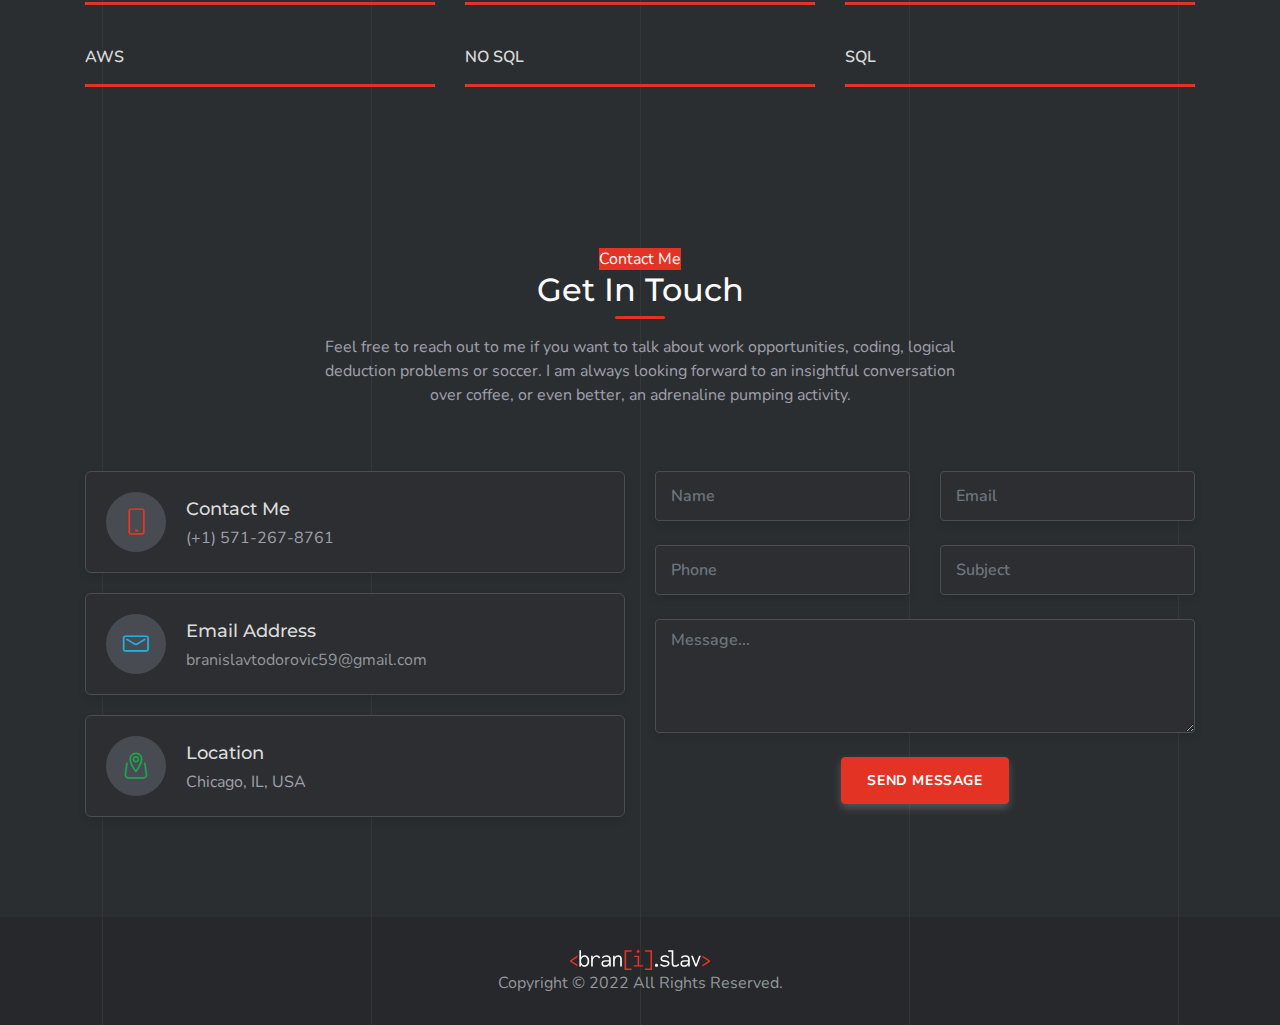
==== commit c1d599e6: "updating info" ====
--- a/index.html
+++ b/index.html
@@ -102,9 +102,11 @@
       <div class="col-lg-7">
         <div class="mt-0">
           <h2><span class="font-weight-bold">Hello World!</span></h2>
-          <p class="text-muted mt-4">I am Branislav Todorovic. As a full-stack Software Engineer with a diverse skill set encompassing multiple technologies and frameworks, I am passionate about creating purpose-driven solutions that have an impact on people's lives. With extensive experience in designing and implementing RESTful APIs, integrating third-party services and databases, and optimizing application performance, I thrive in solving complex technical challenges.
-			Described as a fast-moving technical leader with high attention to detail, I am not afraid to challenge the norms and innovate. My strong analytical and problem-solving abilities enable me to efficiently tackle complex technical issues, while my familiarity with agile development methodologies, version control with Git, and deploying applications to cloud services such as AWS ensures efficient project execution.
-			In addition to my technical prowess, I possess excellent communication skills, allowing me to collaborate effectively with cross-functional teams. With a strong foundation in communication and experience running a small business, I am a proactive team player who offers constructive feedback during code reviews to help improve my colleagues' code. I am also open to learning new programming languages and frameworks to stay current with industry trends and best practices, all while maintaining high standards and a culture of excellence.<br/> Outside of work, I am passionate about soccer and enjoy engaging in insightful conversations about coding and problem-solving. If you share my passion for these topics, feel free to connect with me on LinkedIn. I am always eager to connect with like-minded professionals and engage in meaningful discussions over a cup of coffee or an exciting outdoor activity.</p>
+          <p class="text-muted mt-4">I am a highly motivated and experienced Software Engineer with a passion for backend development. I have a proven track record of designing, developing, and deploying scalable and reliable software systems. I am skilled in a variety of programming languages and technologies, including Go, Python, Java, JavaScript, React.js, Node.js, and Django. I am also experienced with AWS services, such as API Gateway, SQS, Lambda, and DynamoDB.
+
+			In my previous role at Fetch, I played a key role in the development and maintenance of their digital receipt ingestion system. I was responsible for designing and implementing the system's architecture, as well as developing the code for the ingestion and processing pipelines. I also worked closely with the product team to ensure that the system met their requirements.
+			
+			I am a highly collaborative engineer who is always willing to go the extra mile to get the job done. I am also a strong communicator who is able to explain complex technical concepts in a clear and concise way. I am confident that I have the skills and experience to make a significant contribution to your team.</p>
       <div class="about_short_contact_wrap">
 			<ul>
 				<li>
@@ -143,7 +145,7 @@
 						<span class="bullet"></span>
 						<div class="card">
 							<div class="card-header">
-								<span class="year"><i class="mbri-calendar"></i> Jan 2023 - Current</span>
+								<span class="year"><i class="mbri-calendar"></i> Jan 2023 - Present</span>
 								<span class="d-block font-weight-400 uppercase">
 									Backend Software Engineer
 									<span class="separator"></span>
@@ -151,10 +153,10 @@
 								</span>
 							</div>
 							<div class="card-body">
-								<p>Part of the Agile team responsible for Fetch’s digital receipt ingestion. Supporting and maintaining several backend systems written in Golang, Java, and Python and their related databases all deployed to the cloud on AWS. The system is currently processing more than 1 million digital receipts daily.</p>
-								<p>* Designed an efficient email classification system on AWS serverless technologies, utilizing SQS, Lambda, Sagemaker, and DynamoDB to classify over 2,000 emails per minute. Leveraging go-routines for parallel processing and real-time telemetry monitoring with Grafana and Hosted Graphite, the system provides efficient capture of endpoint timing metrics and error tracking, resulting in accurate and timely classification of emails.</p>
-								<p>* Spearheaded the development of a high-availability Golang microservice that provides 5 million daily active users access to data from our data lake via a public URL. Utilized complex analytical queries to retrieve hourly data from multiple Snowflake tables, ensuring accuracy and consistency. The microservice's innovative caching techniques protect the data lake from usage spikes and pre-cache data to ensure optimal sub-10ms latency, delivering high performance for our users. This service provided critical data to our mobile app and support teams, reducing customer support calls by 11% and significantly improving customer satisfaction.</p>
-								<p>* Implemented a privacy filter designed to identify and prevent Personal Identifiable Information (PII) from persisting in databases or logs, using Python and regular expressions to mask personal information such as emails and phone numbers. Ensured data privacy for 20 million monthly users and compliance with CCPA regulations.</p>
+								<p>Part of the Agile team which developed and maintained Fetch's digital receipt ingestion system deployed on AWS, processing 1M+ digital receipts daily. Contributed to code reviews, design discussions, and optimization efforts, ensuring high system performance and scalability.</p> <br/>
+								<p>* Designed and implemented an efficient email classification system on AWS utilizing SQS, Lambda, Sagemaker, and DynamoDB. Successfully classified 2K+ emails per minute, reducing traffic and system load by 80%. Leveraged go-routines for parallel processing and real-time telemetry monitoring using Grafana and Hosted Graphite for capturing endpoint timing metrics and error tracking. This resulted in accurate and timely email classification, optimizing system resources, and enhancing overall performance.</p>
+								<p>* Spearheaded the development of a high-availability Golang microservice that provides 5M+ daily active users access to data from the company’s data lake via a public URL. Utilized complex analytical queries to retrieve hourly data from multiple Snowflake tables, ensuring accuracy and consistency. The microservice's innovative caching techniques protect the data lake from usage spikes and pre-cache data to ensure optimal sub-10ms latency, delivering high performance for our users. This service provided critical data to our mobile app and support teams, reduced customer support calls by 13%, and significantly improved customer satisfaction.</p>
+								<p>* Implemented a privacy filter to identify and prevent Personal Identifiable Information (PII) from persisting in databases or logs, ensuring data privacy for 20M+ monthly users and CCPA compliance.</p>
 							</div>
 						</div>
 					</div>
@@ -170,8 +172,8 @@
 								</span>
 							</div>
 							<div class="card-body">
-								<p>As a key contributor to the development and maintenance of school security systems, I gained hands-on experience using cutting-edge technologies such as React, JavaScript, GraphQL, and DynamoDB to build and deploy high-performing full-stack solutions on AWS. By enabling efficient processing of student and visitor data on a daily basis across multiple schools, our systems played a vital role in creating a safe and secure environment.</p>
-								<p>* Co-developed a Visitor Management System using React.js, AWS, and DynamoDB to enhance safety and security through a database check system, optimizing system performance through extensive testing and optimization.</p>
+								<p>Deployed high-performing, cloud-based full-stack solutions that efficiently processed student and visitor data across multiple schools, ensuring a safe and secure environment.</p> <br/>
+								<p>* Developed and deployed a Visitor Management System using React.js, Node.js, and DynamoDB to enhance safety and security through a database check system and optimize performance.</p>
 								<p>* Maintained strong communication with the stakeholders, including Product Managers, UX/UI Designers, and other engineering teams, through regular meetings and updates, resulting in smooth progress, roadblock removal, and a more cohesive team effort.</p>
 							</div>
 						</div>
@@ -186,9 +188,26 @@
 						<span class="bullet"></span>
 						<div class="card">
 							<div class="card-header">
-								<span class="year"><i class="mbri-calendar"></i> Feb 2022 - May 2022</span>
+								<span class="year"><i class="mbri-calendar"></i> Dec 2023 (expected)</span>
 								<span class="d-block font-weight-400 uppercase">
-									Software Engineering Immersive 
+									Bachelor of Science, Computer Science
+									<span class="separator"></span>
+									<span class="font-weight-700">Western Governors University</span>
+								</span>
+							</div>
+							<div class="card-body">
+								<p>Currently pursuing a BS in CS at WGU, with an expected graduation in December of 2023. The program has provided a comprehensive foundation in computer science principles, including coursework in algorithms, data structures, software development, and database management. </p>
+							</div>
+						</div>
+					</div>
+
+					<div class="item">
+						<span class="bullet"></span>
+						<div class="card">
+							<div class="card-header">
+								<span class="year"><i class="mbri-calendar"></i> May 2022</span>
+								<span class="d-block font-weight-400 uppercase">
+									Software Engineering Full-Stack Bootcamp 
 									<span class="separator"></span>
 									<span class="font-weight-700">General Assembly</span>
 								</span>
@@ -203,15 +222,15 @@
 						<span class="bullet"></span>
 						<div class="card">
 							<div class="card-header">
-								<span class="year"><i class="mbri-calendar"></i> Oct 2010 - May 2014</span>
+								<span class="year"><i class="mbri-calendar"></i> May 2014</span>
 								<span class="d-block font-weight-400 uppercase">
-									Bachelor's Degree In Information Technology
+									Bachelor of Science, Information Technology
 									<span class="separator"></span>
 									<span class="font-weight-700">Faculty of Technical Sciences, University of Kragujevac, Serbia</span>
 								</span>
 							</div>
 							<div class="card-body">
-								<p>Graduated from University of Kragujevac with a BS in IT. During my time at the university, I served as the Vice President of the Student Parliament in the 2011/2012 academic year, where I honed my leadership skills and demonstrated my ability to collaborate effectively with diverse teams.</p>
+								<p>Graduated from University of Kragujevac, Serbia with a BS in IT. During my time at the University, I served as the Vice President of the Student Parliament in the 2011/2012 academic year, where I honed my leadership skills and demonstrated my ability to collaborate effectively with diverse teams.</p>
 							</div>
 						</div>
 					</div>
@@ -224,7 +243,7 @@
 				<h2 class="font-weight-600 uppercase title-section skills-title mb-2">Skills </h2>
 			</div>
 			<div class="col-12 col-sm-6 col-md-4">
-				<span class="skill-text">Golang</span>
+				<span class="skill-text">Go</span>
 				<div class="chart-bar">
 					<span class="item-progress" data-percent="100" style="width: 100%;"></span>
 				</div>
@@ -237,7 +256,7 @@
 				</div>
 			</div>
 
-     		 <div class="col-12 col-sm-6 col-md-4">
+			<div class="col-12 col-sm-6 col-md-4">
 				<span class="skill-text">Java</span>
 				<div class="chart-bar">
 					<span class="item-progress" data-percent="100" style="width: 100%;"></span>
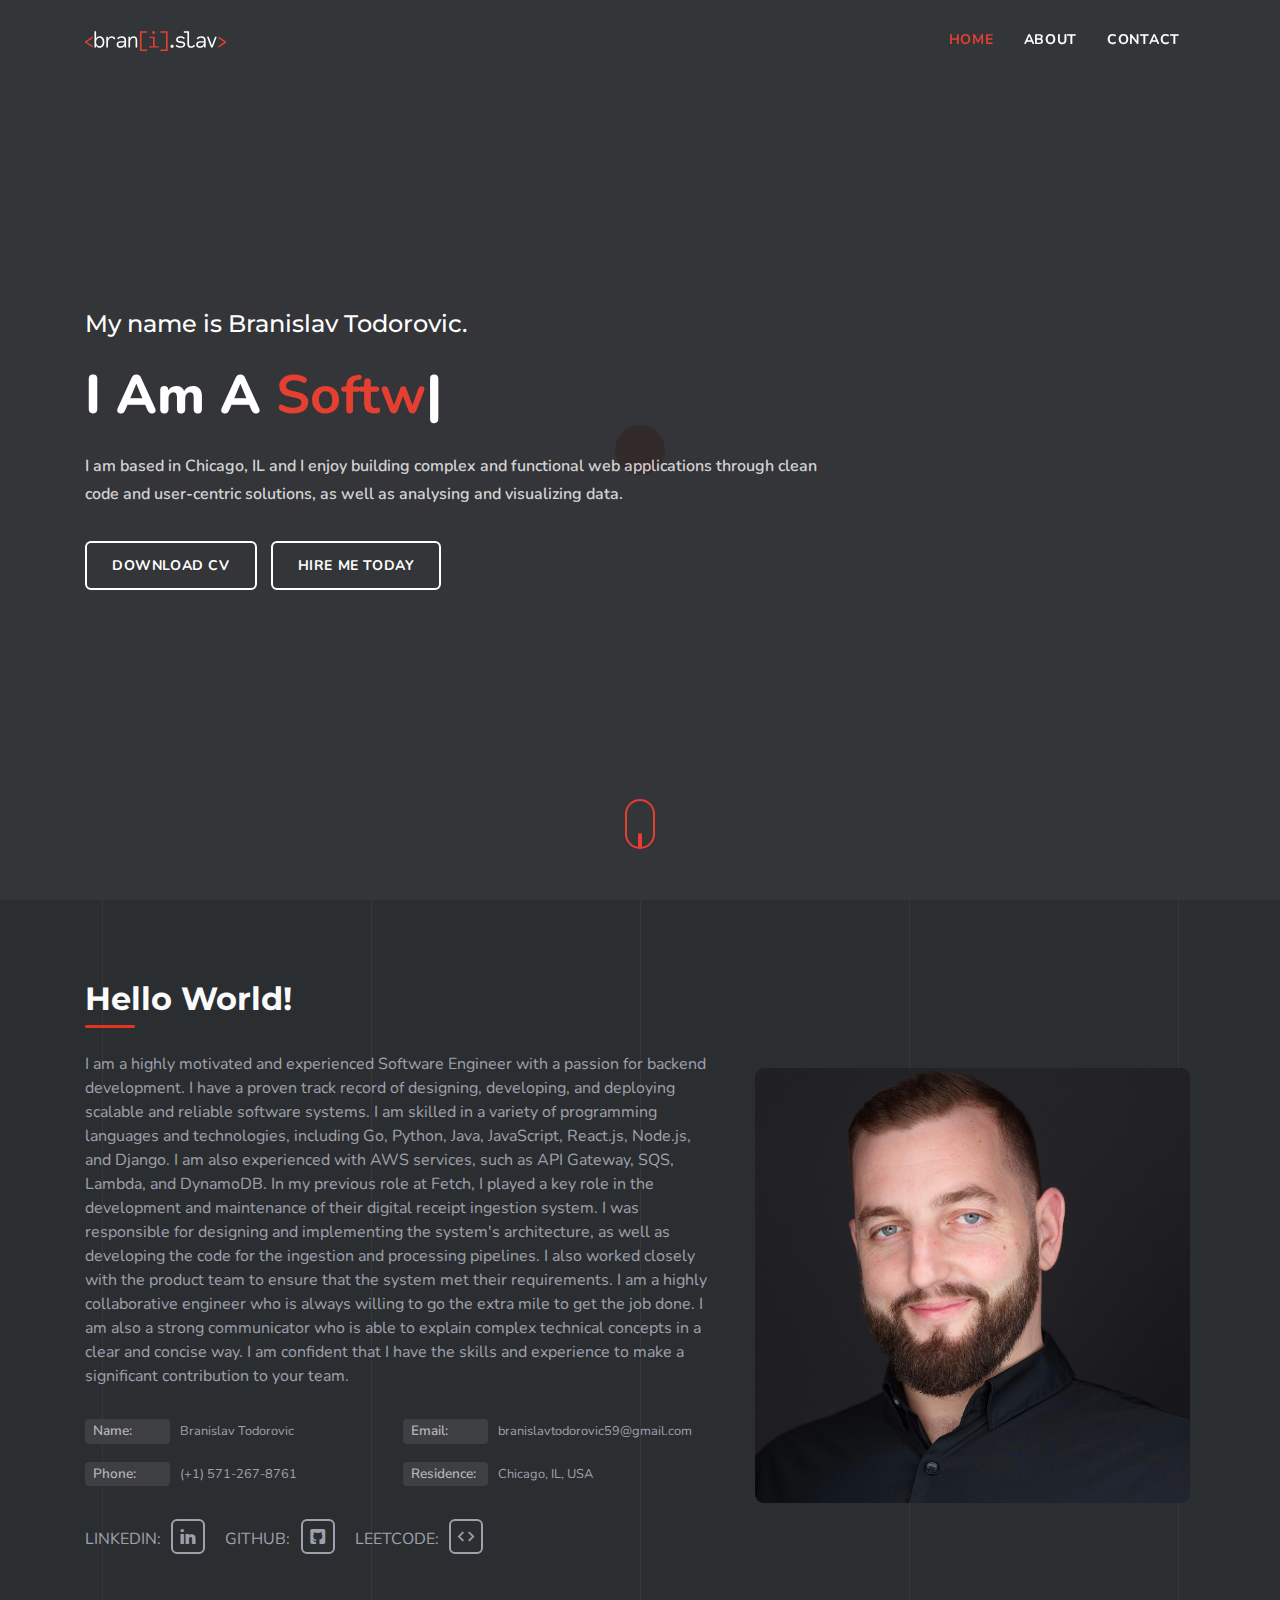
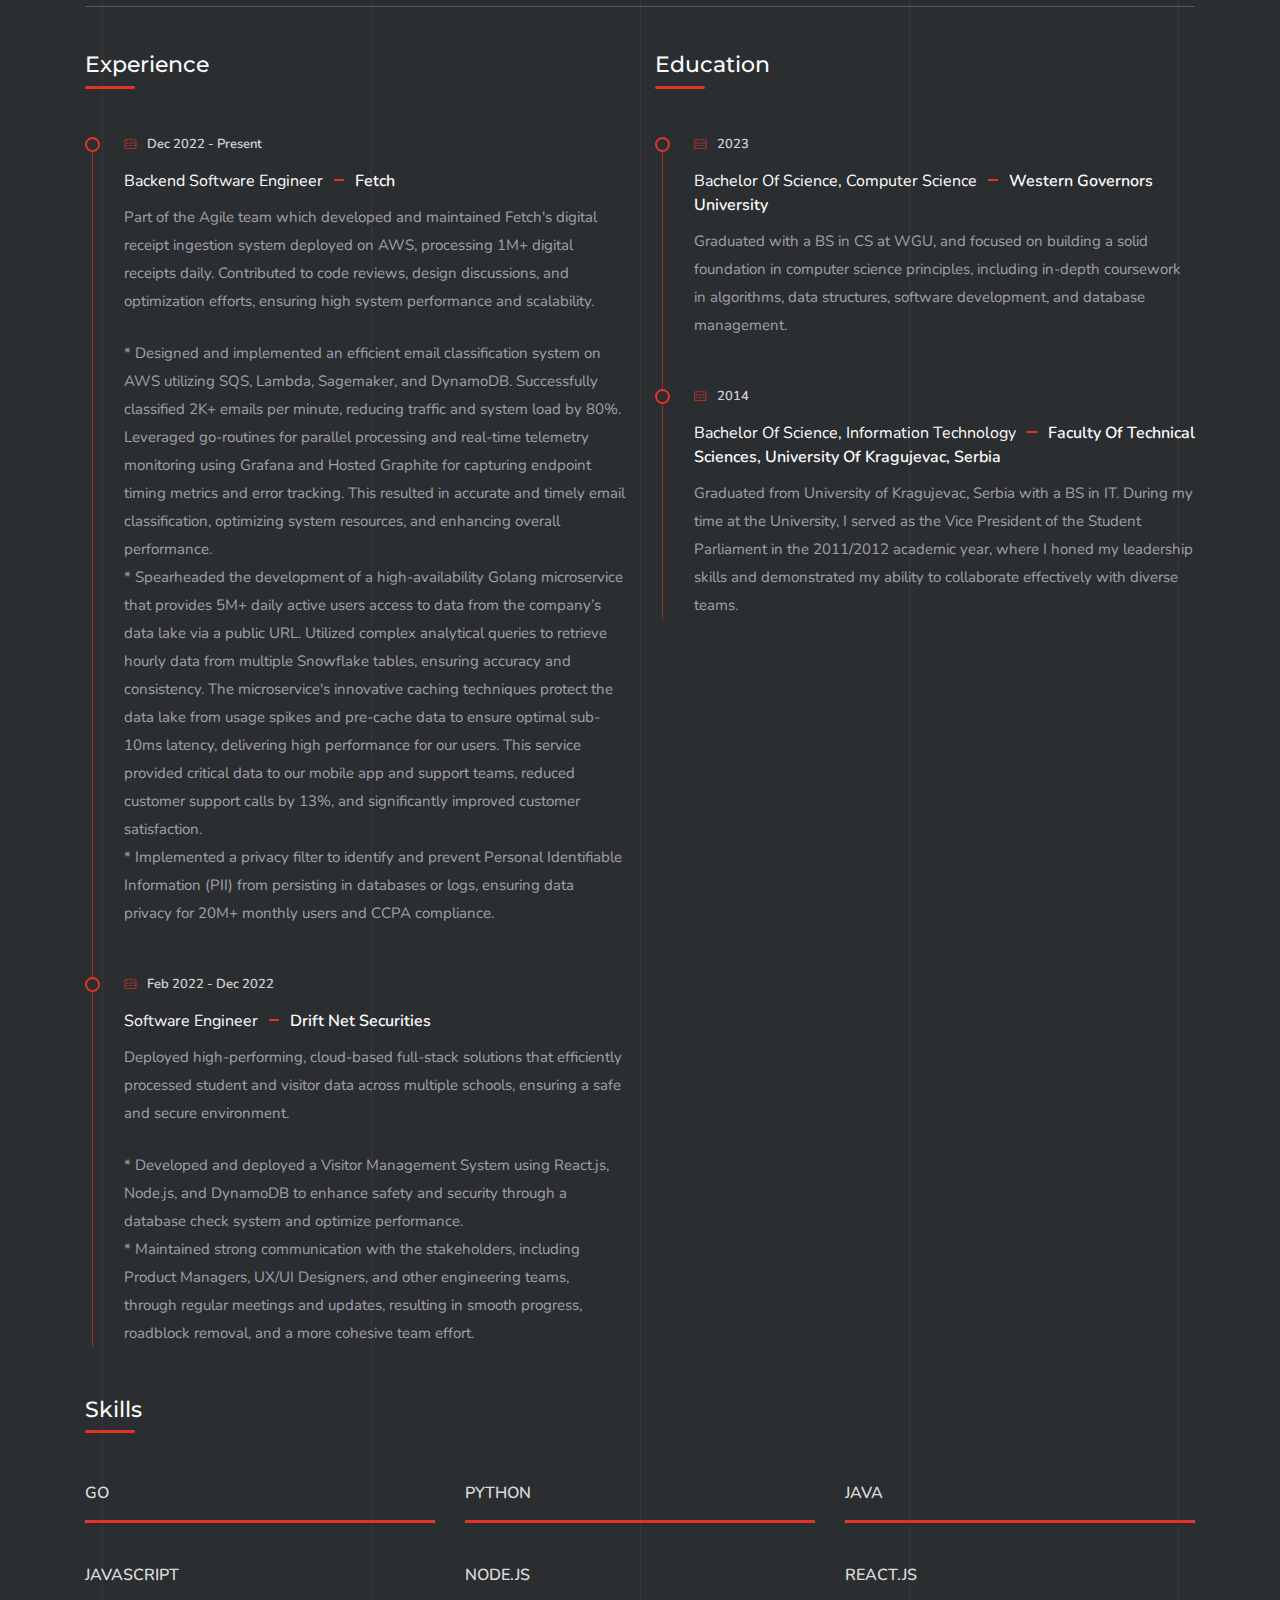
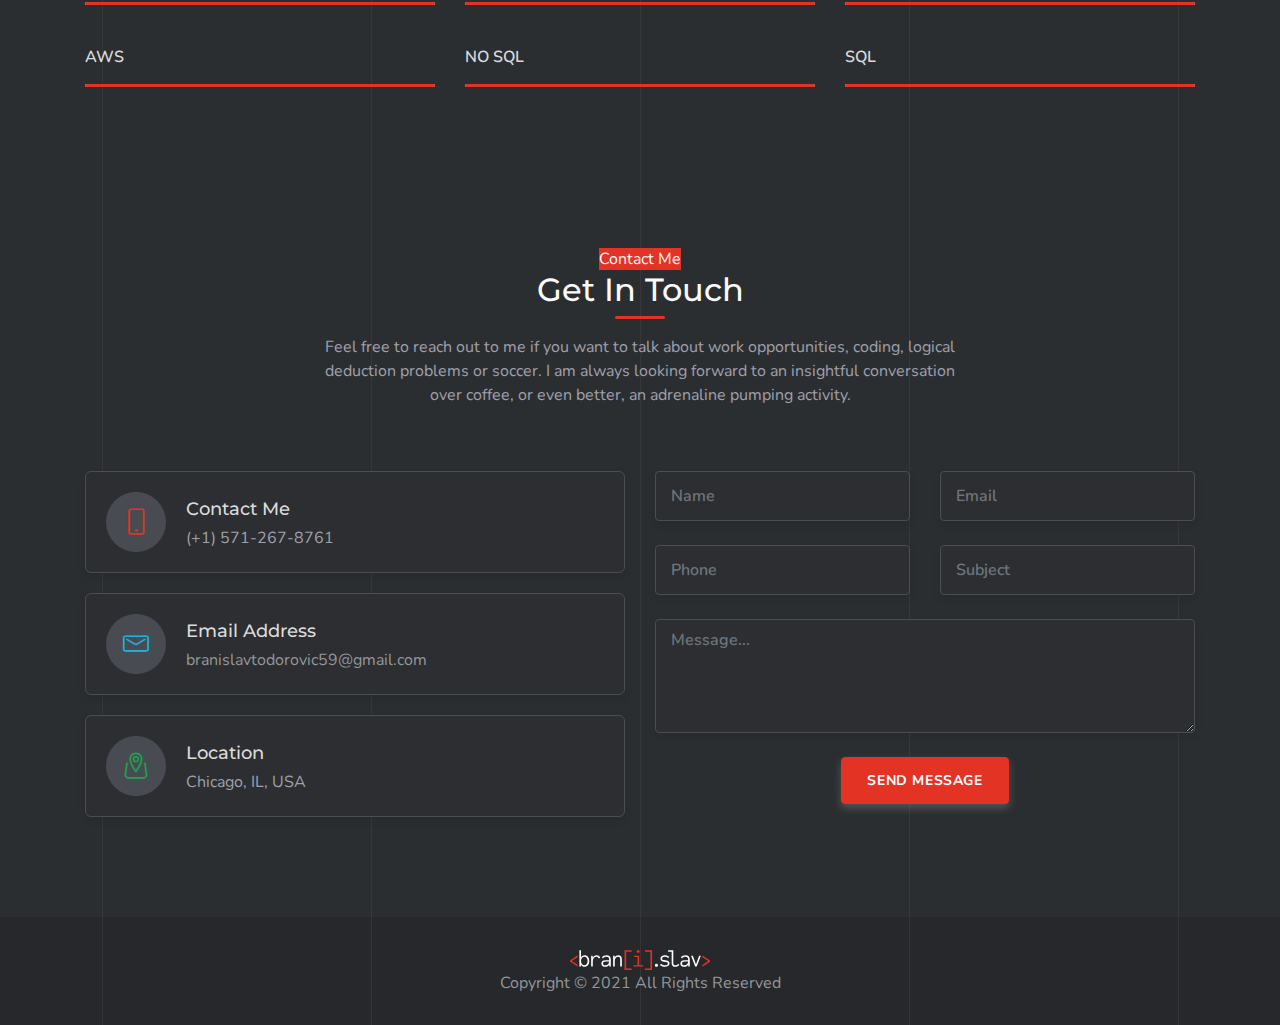
==== commit 4d88a690: "updates to the site" ====
--- a/index.html
+++ b/index.html
@@ -77,7 +77,7 @@
           <div class="col-lg-12">
             <div class="text-left mx-auto">
               <h4 class="text-white first-title mb-4">My name is Branislav Todorovic.</h4>
-              <h1 class="header-name text-white text-capitalize mb-0">I am a <span class="element font-weight-bold" data-elements="Software Engineer."></span></h1>
+              <h1 class="header-name text-white text-capitalize mb-0">I am a <span class="element font-weight-bold" data-elements="Software Engineer., Data Analyst."></span></h1>
               <p class="text-white header-desc mt-4">I am based in Chicago, IL and I enjoy building complex and functional web applications through clean code and user-centric solutions, as well as analysing and visualizing data. </p>
               <div class="mt-4 pt-2"> 
 				<a href="RESUME_Branislav_Todorovic.pdf" target='_blank' rel='noopener noreferrer' download class="btn btn-outline-custom custom-btn-item btn-round-6">Download CV</a> 
@@ -145,7 +145,7 @@
 						<span class="bullet"></span>
 						<div class="card">
 							<div class="card-header">
-								<span class="year"><i class="mbri-calendar"></i> Jan 2023 - Present</span>
+								<span class="year"><i class="mbri-calendar"></i> Dec 2022 - Present</span>
 								<span class="d-block font-weight-400 uppercase">
 									Backend Software Engineer
 									<span class="separator"></span>
@@ -164,7 +164,7 @@
 						<span class="bullet"></span>
 						<div class="card">
 							<div class="card-header">
-								<span class="year"><i class="mbri-calendar"></i> Jun 2022 - Dec 2022</span>
+								<span class="year"><i class="mbri-calendar"></i> Feb 2022 - Dec 2022</span>
 								<span class="d-block font-weight-400 uppercase">
 									Software Engineer
 									<span class="separator"></span>
@@ -188,7 +188,7 @@
 						<span class="bullet"></span>
 						<div class="card">
 							<div class="card-header">
-								<span class="year"><i class="mbri-calendar"></i> Dec 2023 (expected)</span>
+								<span class="year"><i class="mbri-calendar"></i> 2023</span>
 								<span class="d-block font-weight-400 uppercase">
 									Bachelor of Science, Computer Science
 									<span class="separator"></span>
@@ -196,7 +196,7 @@
 								</span>
 							</div>
 							<div class="card-body">
-								<p>Currently pursuing a BS in CS at WGU, with an expected graduation in December of 2023. The program has provided a comprehensive foundation in computer science principles, including coursework in algorithms, data structures, software development, and database management. </p>
+								<p>Graduated with a BS in CS at WGU, and focused on building a solid foundation in computer science principles, including in-depth coursework in algorithms, data structures, software development, and database management.</p>
 							</div>
 						</div>
 					</div>
@@ -205,24 +205,7 @@
 						<span class="bullet"></span>
 						<div class="card">
 							<div class="card-header">
-								<span class="year"><i class="mbri-calendar"></i> May 2022</span>
-								<span class="d-block font-weight-400 uppercase">
-									Software Engineering Full-Stack Bootcamp 
-									<span class="separator"></span>
-									<span class="font-weight-700">General Assembly</span>
-								</span>
-							</div>
-							<div class="card-body">
-								<p>Full stack software engineering immersive student in an intensive, twelve-week, 450+ hour program focused on product development fundamentals, object-oriented programming, MVC frameworks, data modeling, and team collaboration strategies. Developed a portfolio of individual and group projects.</p>
-							</div>
-						</div>
-					</div>
-					
-					<div class="item">
-						<span class="bullet"></span>
-						<div class="card">
-							<div class="card-header">
-								<span class="year"><i class="mbri-calendar"></i> May 2014</span>
+								<span class="year"><i class="mbri-calendar"></i> 2014</span>
 								<span class="d-block font-weight-400 uppercase">
 									Bachelor of Science, Information Technology
 									<span class="separator"></span>
@@ -398,7 +381,7 @@
       <div class="col-md-12">
         <div class="text-center text-white footer-alt">
           <img id='footer-logo' src="/images/logo-light.svg">
-          <p class="text-muted mb-0">Copyright &copy; 2022 All Rights Reserved.</p>
+          <p class="text-muted mb-0">Copyright &copy; 2021 All Rights Reserved</p>
         </div>
       </div>
     </div>
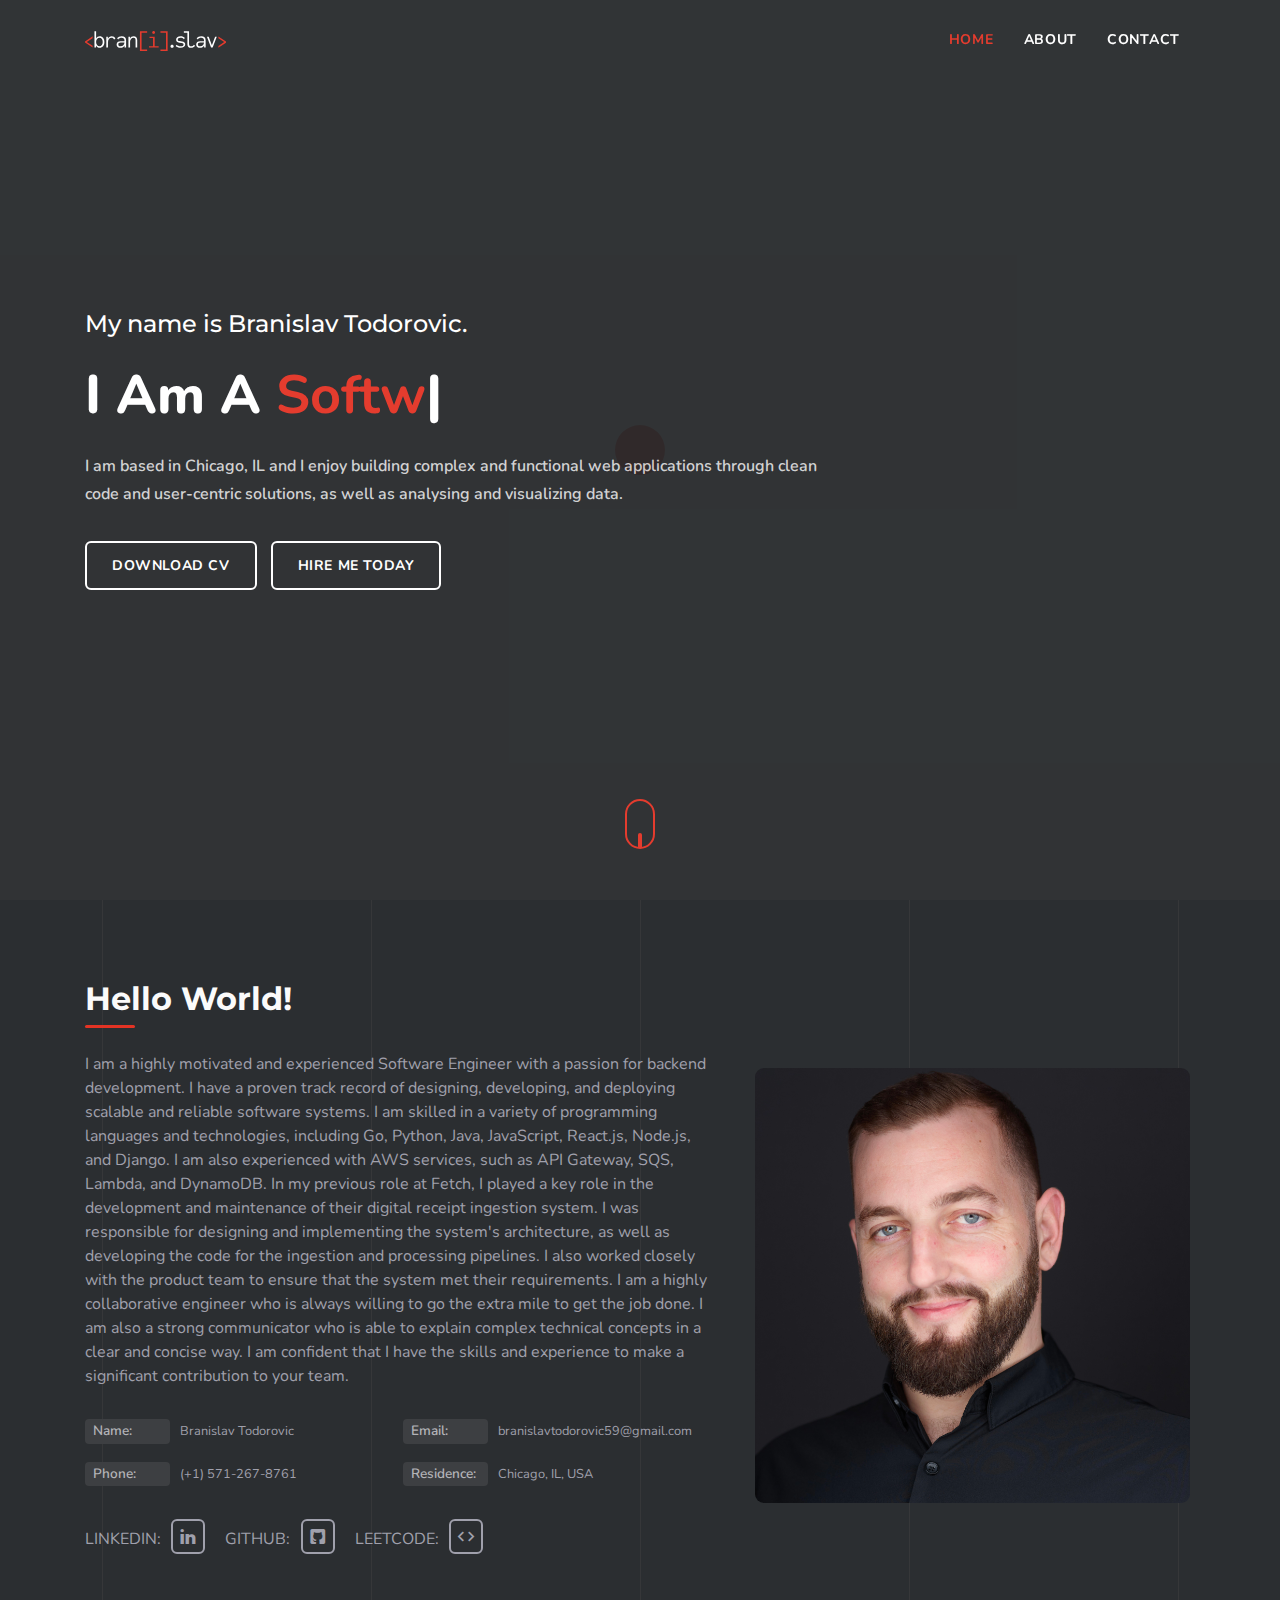
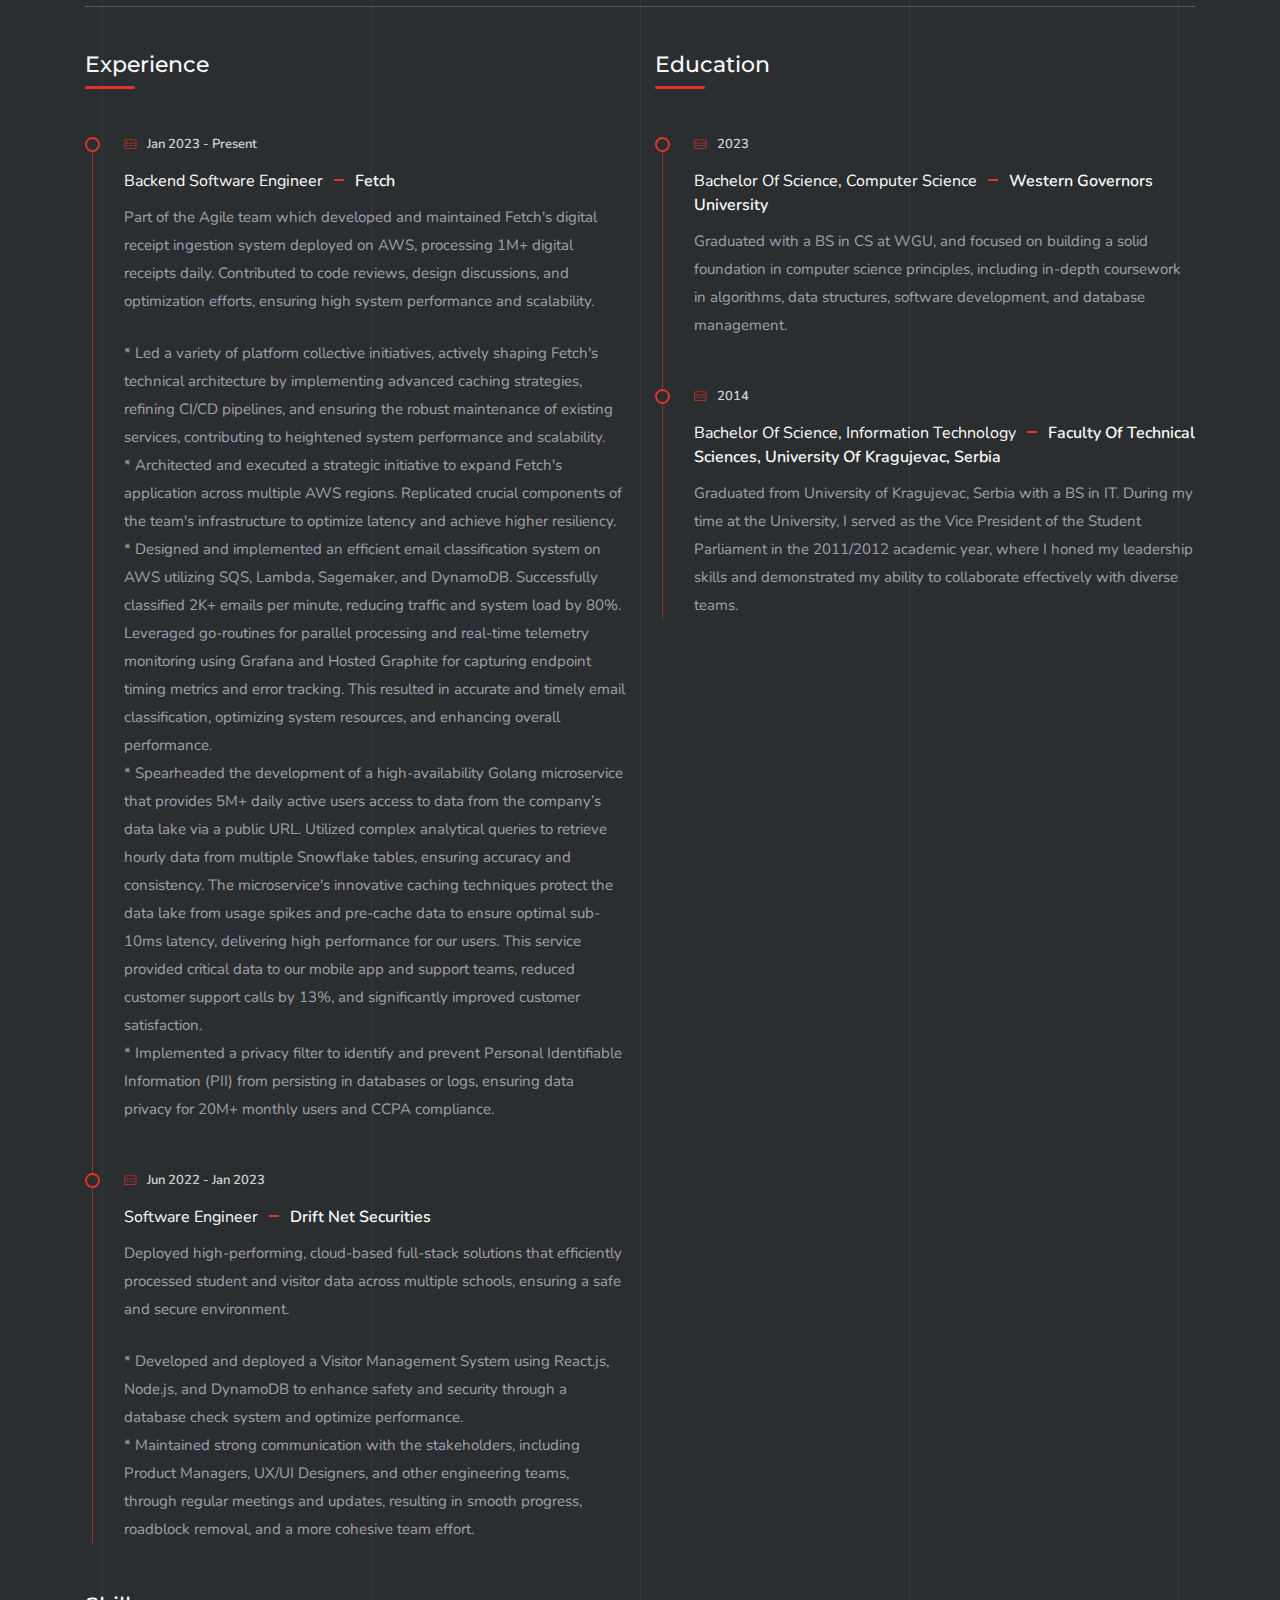
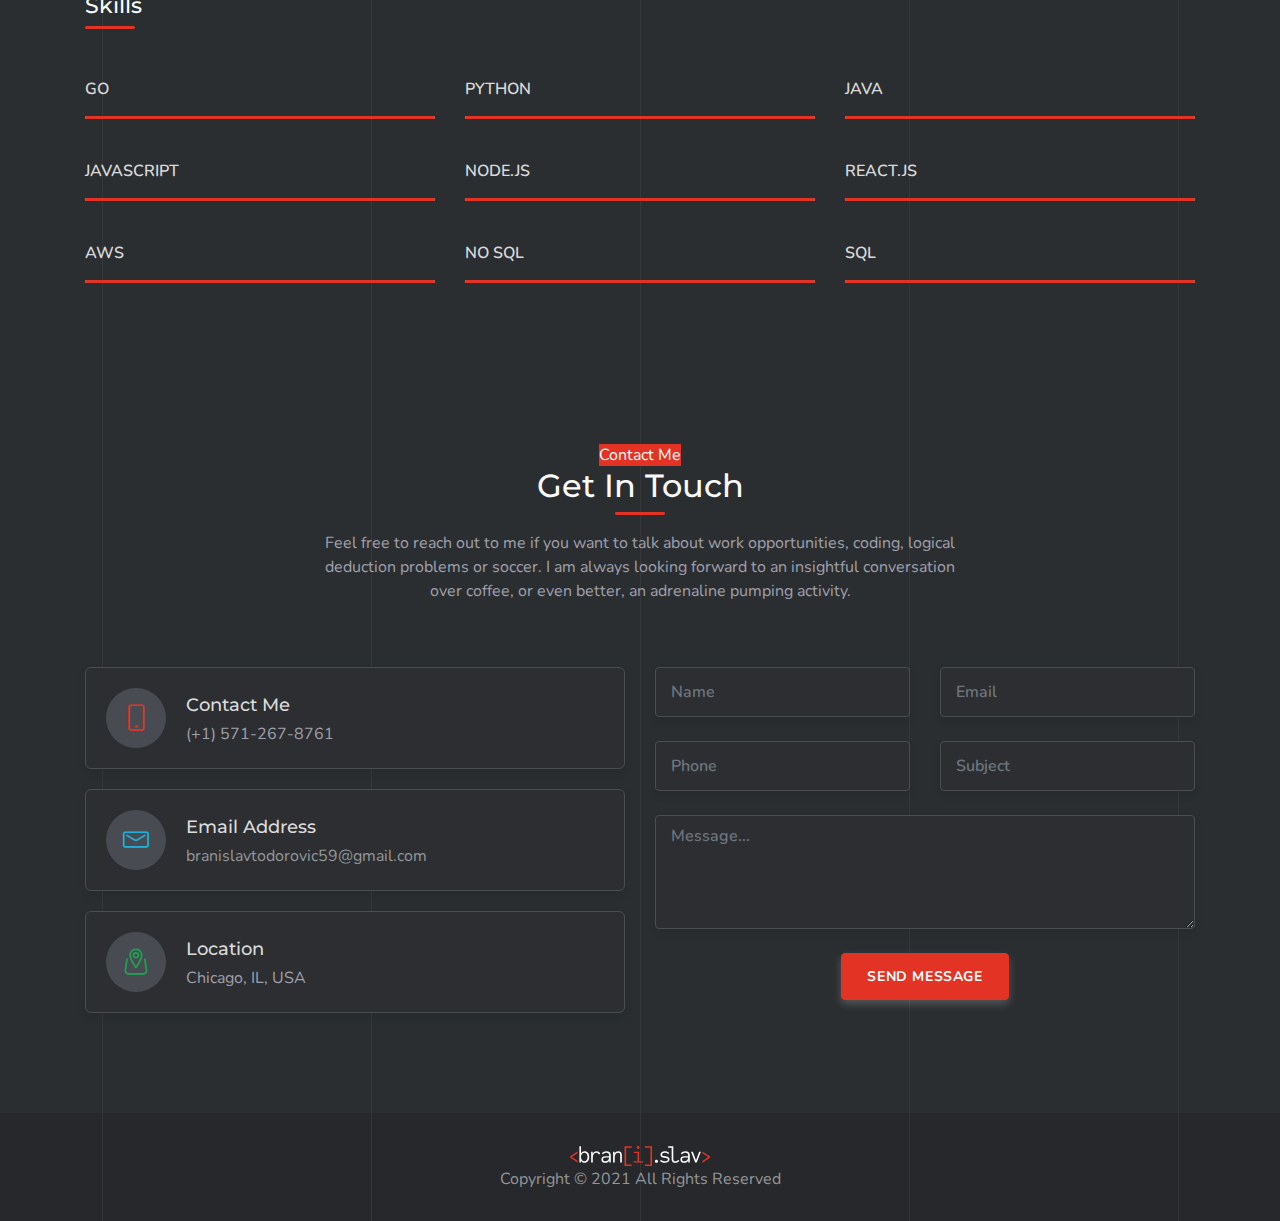
==== commit 9a035f24: "styling" ====
--- a/index.html
+++ b/index.html
@@ -145,7 +145,7 @@
 						<span class="bullet"></span>
 						<div class="card">
 							<div class="card-header">
-								<span class="year"><i class="mbri-calendar"></i> Dec 2022 - Present</span>
+								<span class="year"><i class="mbri-calendar"></i> Jan 2023 - Present</span>
 								<span class="d-block font-weight-400 uppercase">
 									Backend Software Engineer
 									<span class="separator"></span>
@@ -154,6 +154,8 @@
 							</div>
 							<div class="card-body">
 								<p>Part of the Agile team which developed and maintained Fetch's digital receipt ingestion system deployed on AWS, processing 1M+ digital receipts daily. Contributed to code reviews, design discussions, and optimization efforts, ensuring high system performance and scalability.</p> <br/>
+								<p>* Led a variety of platform collective initiatives, actively shaping Fetch's technical architecture by implementing advanced caching strategies, refining CI/CD pipelines, and ensuring the robust maintenance of existing services, contributing to heightened system performance and scalability.</p>
+								<p>* Architected and executed a strategic initiative to expand Fetch's application across multiple AWS regions. Replicated crucial components of the team's infrastructure to optimize latency and achieve higher resiliency.</p>
 								<p>* Designed and implemented an efficient email classification system on AWS utilizing SQS, Lambda, Sagemaker, and DynamoDB. Successfully classified 2K+ emails per minute, reducing traffic and system load by 80%. Leveraged go-routines for parallel processing and real-time telemetry monitoring using Grafana and Hosted Graphite for capturing endpoint timing metrics and error tracking. This resulted in accurate and timely email classification, optimizing system resources, and enhancing overall performance.</p>
 								<p>* Spearheaded the development of a high-availability Golang microservice that provides 5M+ daily active users access to data from the company’s data lake via a public URL. Utilized complex analytical queries to retrieve hourly data from multiple Snowflake tables, ensuring accuracy and consistency. The microservice's innovative caching techniques protect the data lake from usage spikes and pre-cache data to ensure optimal sub-10ms latency, delivering high performance for our users. This service provided critical data to our mobile app and support teams, reduced customer support calls by 13%, and significantly improved customer satisfaction.</p>
 								<p>* Implemented a privacy filter to identify and prevent Personal Identifiable Information (PII) from persisting in databases or logs, ensuring data privacy for 20M+ monthly users and CCPA compliance.</p>
@@ -164,7 +166,7 @@
 						<span class="bullet"></span>
 						<div class="card">
 							<div class="card-header">
-								<span class="year"><i class="mbri-calendar"></i> Feb 2022 - Dec 2022</span>
+								<span class="year"><i class="mbri-calendar"></i> Jun 2022 - Jan 2023</span>
 								<span class="d-block font-weight-400 uppercase">
 									Software Engineer
 									<span class="separator"></span>
